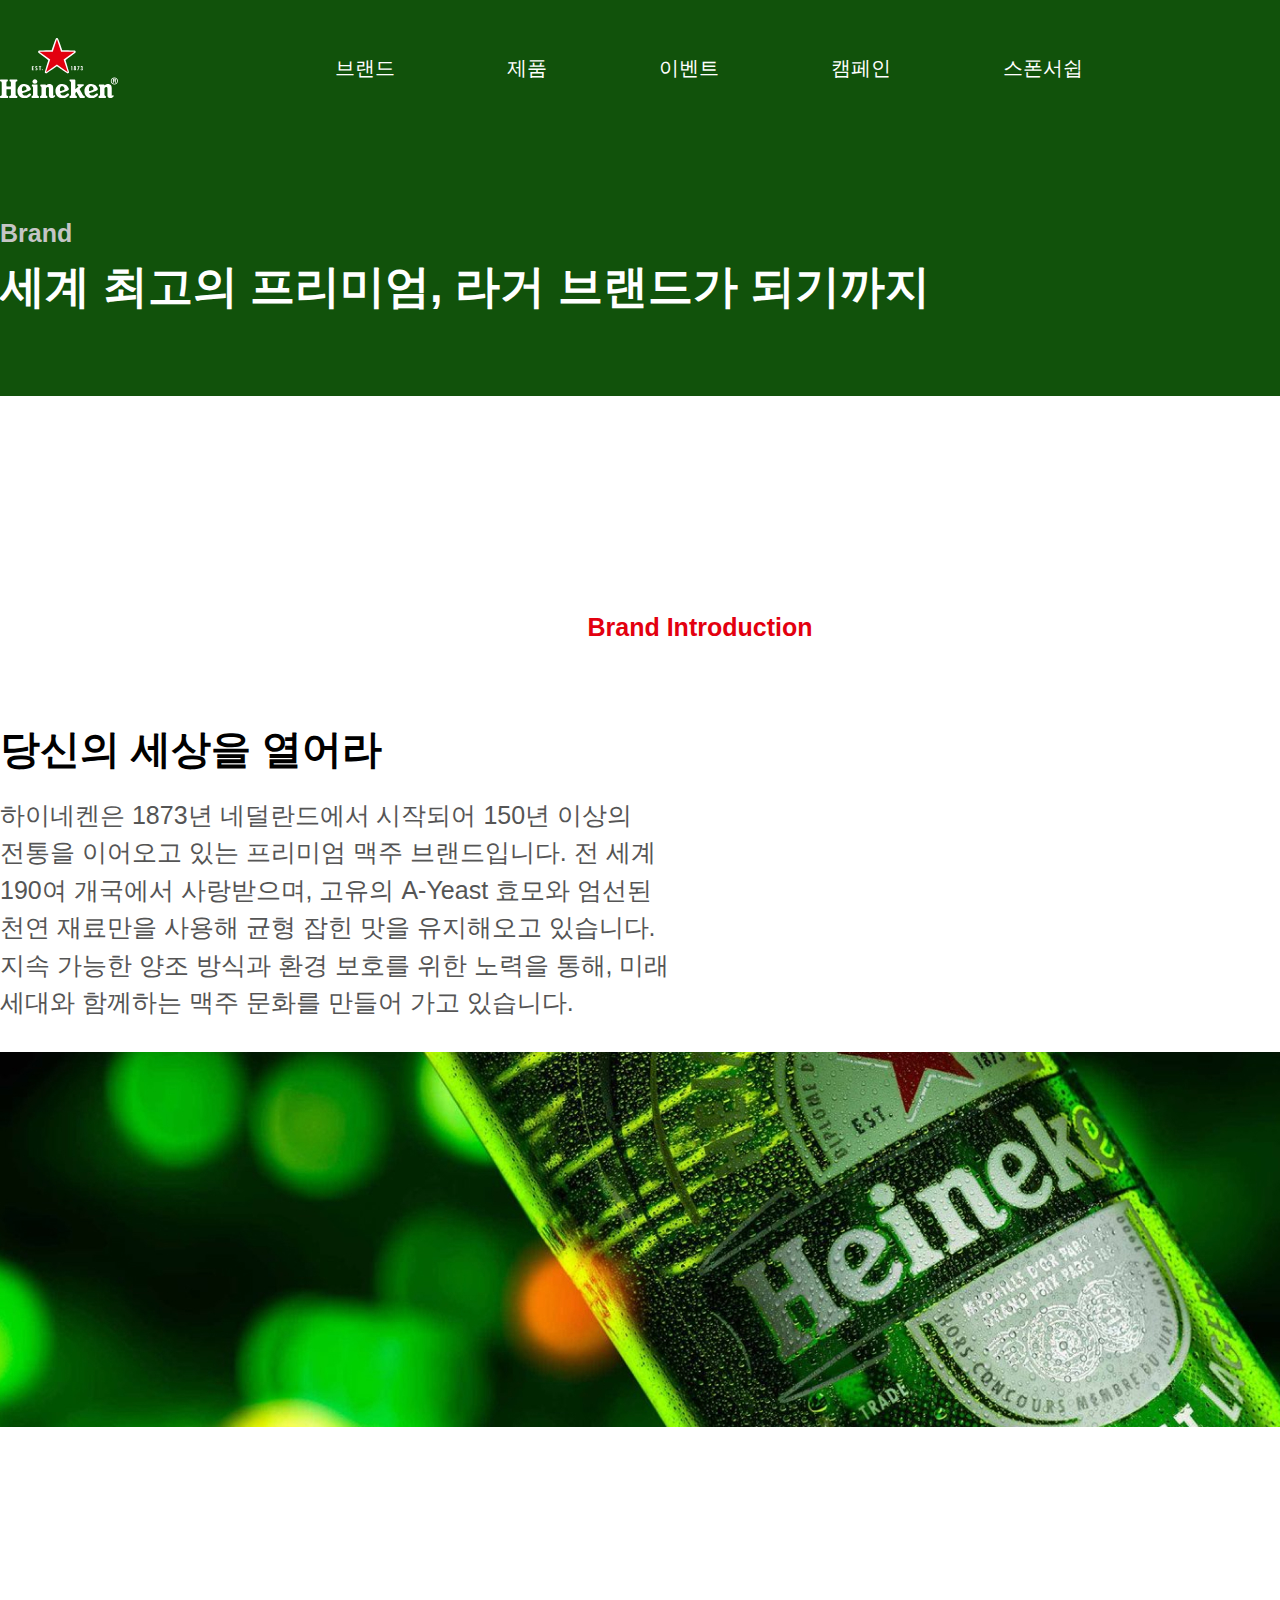
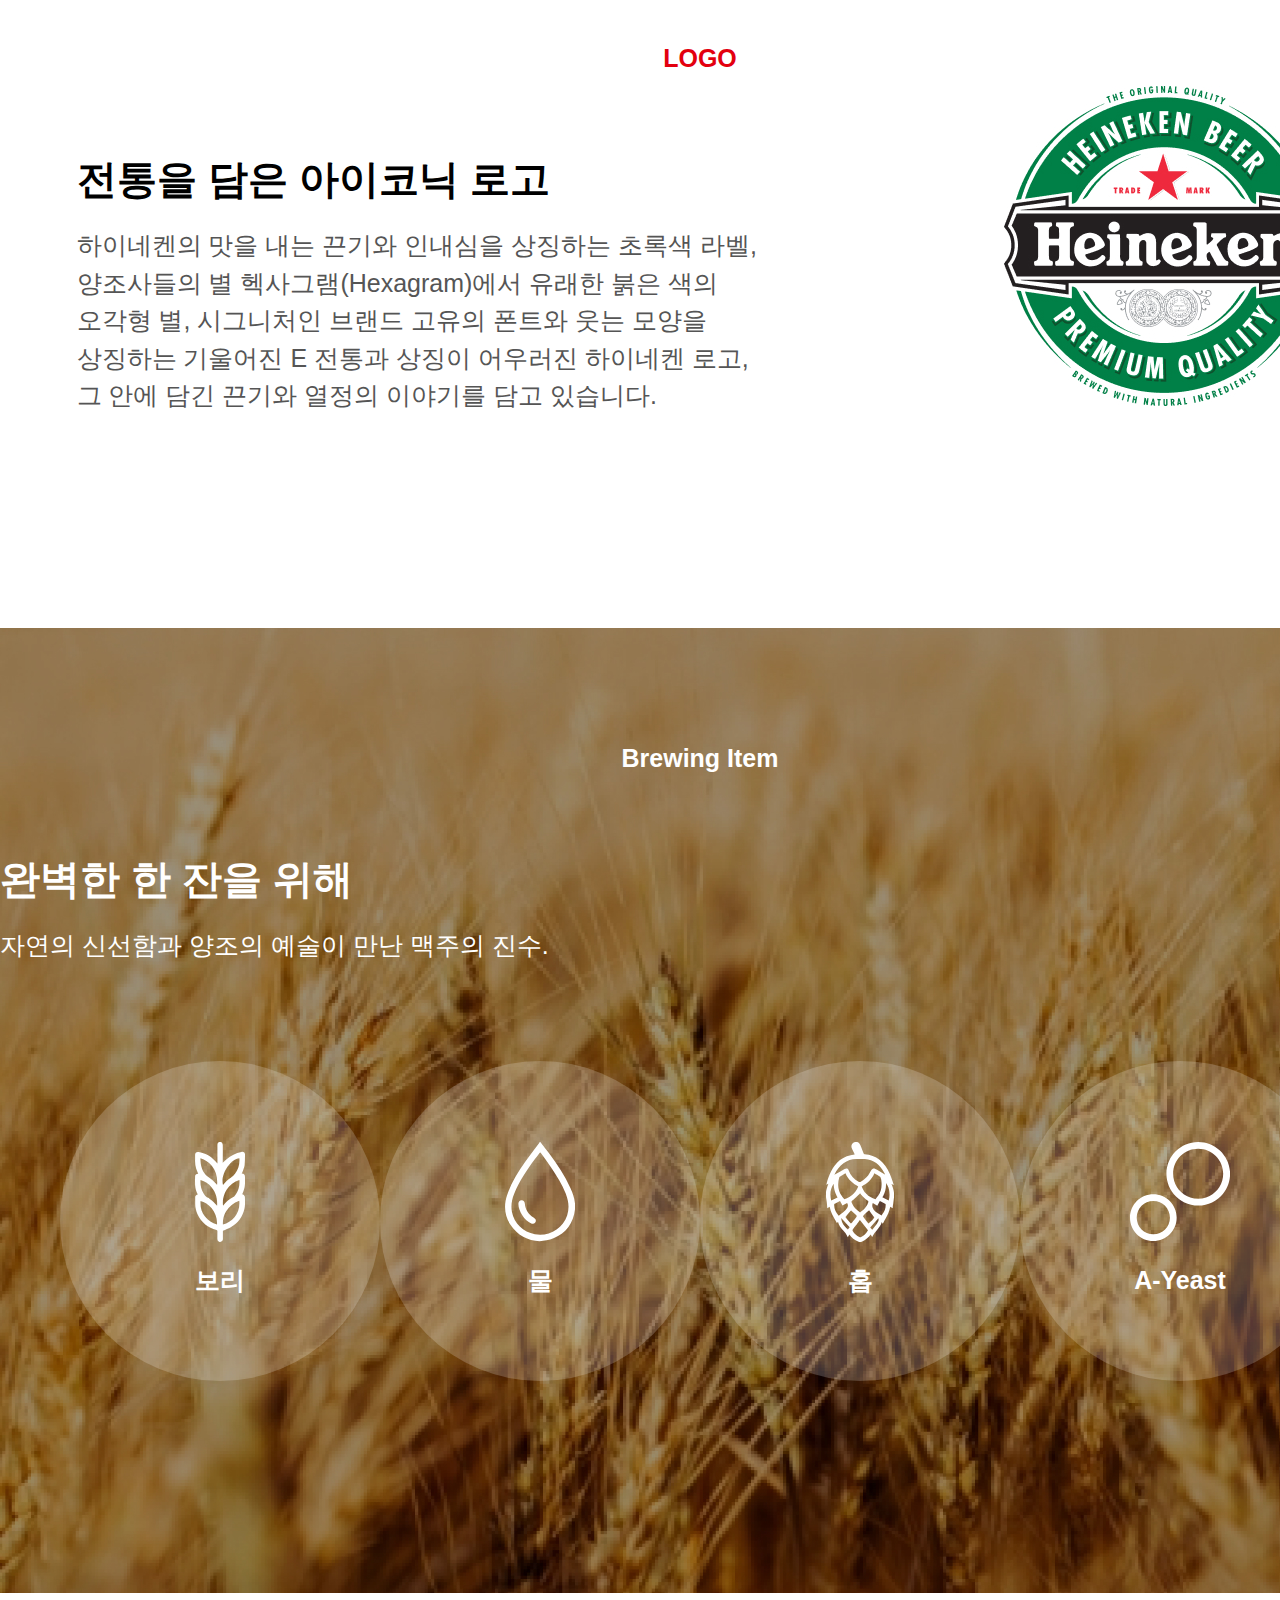
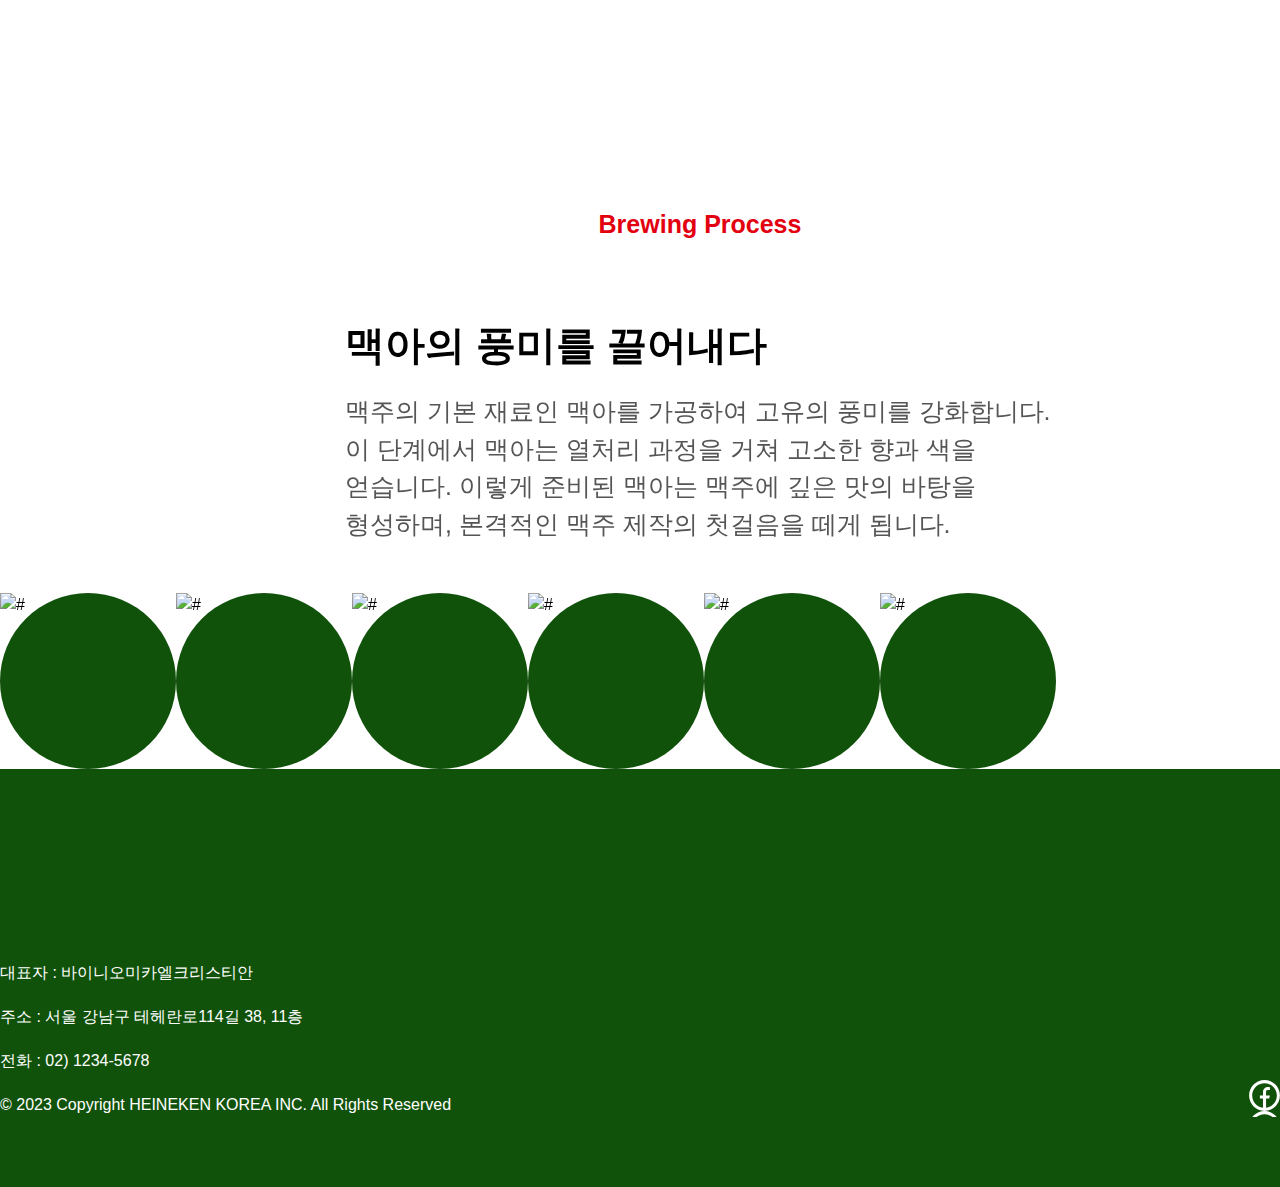
==== brand.html @ f78c1946 "4일차 brand" ====
<!DOCTYPE html>
<html lang="ko">
    <head>
        <meta charset="UTF-8" />
        <meta name="viewport" content="width=device-width, initial-scale=1.0" />
        <title>heineken-brand</title>

        <link rel="stylesheet" href="https://cdn.jsdelivr.net/npm/swiper@11/swiper-bundle.min.css" />
        <link rel="stylesheet" href="./css/reset.css" />
        <link rel="stylesheet" href="./css/common.css" />
        <link rel="stylesheet" href="./css/brand.css" />

        <script src="https://cdn.jsdelivr.net/npm/swiper@11/swiper-bundle.min.js"></script>
        <script src="./js/jquery-3.7.1.min.js"></script>
        <script src="./js/common.js" defer></script>
        <script src="./js/brand.js" defer></script>
    </head>
    <body>
        <a href="#main" class="hidden">본문 바로가기</a>

        <header id="header">
            <div class="inner">
                <nav>
                    <h1 class="header-logo">
                        <a href="index.html"><i class="hidden">heineken</i></a>
                    </h1>
                    <ul class="gnb">
                        <li><a href="brand.html">브랜드</a></li>
                        <li><a href="#">제품</a></li>
                        <li><a href="#">이벤트</a></li>
                        <li><a href="#">캠페인</a></li>
                        <li><a href="#">스폰서쉽</a></li>
                    </ul>
                    <div class="header-icon">
                        <button class="lang"><i class="hidden">language</i></button>
                        <button class="search"><i class="hidden">search</i></button>
                    </div>
                </nav>
            </div>
        </header>

        <main id="main">
            <!-- s: sub-visual -->
            <section class="sub-visual">
                <div class="inner">
                    <h2 class="sub-sec-title">Brand</h2>
                    <strong class="sub-main-title">세계 최고의 프리미엄, 라거 브랜드가 되기까지</strong>
                </div>
            </section>
            <!-- //e: sub-visual -->

            <!-- s: brand-introduction -->
            <section class="brand-introduction">
                <div class="inner">
                    <h3 class="sec-title">Brand Introduction</h3>
                    <div class="our-title">
                        <h4 class="main-title">당신의 세상을 열어라</h4>
                        <p class="sub-title">
                            하이네켄은 1873년 네덜란드에서 시작되어 150년 이상의 전통을 이어오고 있는 프리미엄 맥주
                            브랜드입니다. 전 세계 190여 개국에서 사랑받으며, 고유의 A-Yeast 효모와 엄선된 천연 재료만을
                            사용해 균형 잡힌 맛을 유지해오고 있습니다. 지속 가능한 양조 방식과 환경 보호를 위한 노력을
                            통해, 미래 세대와 함께하는 맥주 문화를 만들어 가고 있습니다.
                        </p>
                    </div>

                    <figure>
                        <img src="./img/sub-brand-banner.jpg" alt="당신의 세상을 열어라" />
                    </figure>
                </div>
            </section>
            <!-- //e: brand-introduction -->

            <!-- s:logo -->
            <section class="logo">
                <div class="inner">
                    <h3 class="sec-title">LOGO</h3>
                    <div class="brand-flex">
                        <div class="our-title">
                            <h4 class="main-title">전통을 담은 아이코닉 로고</h4>
                            <p class="sub-title">
                                하이네켄의 맛을 내는 끈기와 인내심을 상징하는 초록색 라벨, 양조사들의 별
                                헥사그램(Hexagram)에서 유래한 붉은 색의 오각형 별, 시그니처인 브랜드 고유의 폰트와 웃는
                                모양을 상징하는 기울어진 e 전통과 상징이 어우러진 하이네켄 로고, 그 안에 담긴 끈기와
                                열정의 이야기를 담고 있습니다.
                            </p>
                        </div>
                        <figure>
                            <img src="./img/sub-brand-logo.jpg" alt="전통을 담은 아이코닉 로고" />
                        </figure>
                    </div>
                </div>
            </section>
            <!-- //e:logo -->

            <!-- s:brewing-item -->
            <section class="brewing-item">
                <div class="brewing-bg">
                    <div class="inner">
                        <div>
                            <h3 class="sec-title">Brewing Item</h3>
                            <div class="our-title">
                                <h4 class="main-title">완벽한 한 잔을 위해</h4>
                                <p class="sub-title">자연의 신선함과 양조의 예술이 만난 맥주의 진수.</p>
                            </div>
                            <ul class="brewing-flex">
                                <li>
                                    <a href="#">
                                        <figure><img src="./img/sub-brand-icon1.svg" alt="보리" /></figure>
                                        <p>보리</p>
                                    </a>
                                </li>
                                <li>
                                    <a href="#">
                                        <figure><img src="./img/sub-brand-icon2.svg" alt="물" /></figure>
                                        <p>물</p>
                                    </a>
                                </li>
                                <li>
                                    <a href="#">
                                        <figure><img src="./img/sub-brand-icon3.svg" alt="홉" /></figure>
                                        <p>홉</p>
                                    </a>
                                </li>
                                <li>
                                    <a href="#">
                                        <figure><img src="./img/sub-brand-icon4.svg" alt="A-Yeast" /></figure>
                                        <p>A-Yeast</p>
                                    </a>
                                </li>
                            </ul>
                        </div>
                    </div>
                </div>
            </section>
            <!-- //e:brewing-item -->

            <!-- s:brewing-process -->
            <section class="brewing-process">
                <div class="inner">
                    <h3 class="sec-title">Brewing Process</h3>
                    <div>
                        <div class="swiper brewing-text-swiper">
                            <div class="swiper-wrapper">
                                <div class="swiper-slide brewing-text">
                                    <h4 class="main-title">맥아의 풍미를 끌어내다</h4>
                                    <p class="sub-title">
                                        맥주의 기본 재료인 맥아를 가공하여 고유의 풍미를 강화합니다. 이 단계에서 맥아는
                                        열처리 과정을 거쳐 고소한 향과 색을 얻습니다. 이렇게 준비된 맥아는 맥주에 깊은
                                        맛의 바탕을 형성하며, 본격적인 맥주 제작의 첫걸음을 떼게 됩니다.
                                    </p>
                                </div>
                                <div class="swiper-slide brewing-text">
                                    <h4 class="main-title">물과 맥아의 만남, 당화</h4>
                                    <p class="sub-title">
                                        가공된 맥아와 물을 섞어 당으로 변환하는 당화 과정을 거칩니다. 적절한 온도와
                                        시간을 조절해 맥주에 적당한 단맛과 풍미를 부여합니다. 이 단계에서 발생한 당분이
                                        나중에 발효되어 알코올로 변환되며, 맥주의 독특한 맛을 만들기 위한 준비가
                                        이루어집니다.
                                    </p>
                                </div>
                                <div class="swiper-slide brewing-text">
                                    <h4 class="main-title">홉 추가로 시원함 더하기</h4>
                                    <p class="sub-title">
                                        맥아즙에 홉을 추가해 특유의 쓴맛과 향을 더합니다. 홉은 맥주의 방부제 역할을
                                        하며, 균형 잡힌 쓴맛과 시원한 향이 맥주의 개성을 결정하는 중요한 요소입니다.
                                        홉의 종류와 양, 그리고 추가하는 시기에 따라 맥주의 향과 맛이 달라집니다.
                                    </p>
                                </div>
                                <div class="swiper-slide brewing-text">
                                    <h4 class="main-title">열처리로 맛을 고정하다</h4>
                                    <p class="sub-title">
                                        당화가 끝난 맥아즙을 고온으로 가열하여 효소 작용을 멈추고, 잡균을 제거해 위생을
                                        유지합니다. 이 과정에서 맥아즙의 농도와 맛이 안정화되어 맥주 제조의 기초를
                                        탄탄하게 다집니다. 열처리는 맥주가 일정한 품질을 유지하도록 돕는 필수적인
                                        단계입니다.
                                    </p>
                                </div>
                                <div class="swiper-slide brewing-text">
                                    <h4 class="main-title">하이네켄만의 A-Yeast</h4>
                                    <p class="sub-title">
                                        적정한 온도에서 하이네켄의 특별한 에이-이스트(A-Yeast)가 첨가되고, 이를 통해
                                        자연적으로 발효되며 당분을 알코올과 이산화탄소로 바꾸는 과정이 시작됩니다. 이
                                        과정이 바로 하이네켄만의 균형 잡힌 맛을 만들어 내는 비결입니다. 우리의
                                        에이-이스트는 표면이 넓으면 넓을수록 진가를 발휘하기 때문에, 수평형의 넓은 발효
                                        탱크를 사용합니다.
                                    </p>
                                </div>
                                <div class="swiper-slide brewing-text">
                                    <h4 class="main-title">숙성과 완성, 깊이를 더하여</h4>
                                    <p class="sub-title">
                                        발효된 맥주는 저온에서 일정 기간 숙성하며, 그동안 맥주의 맛이 부드러워지고 향이
                                        깊어집니다. 숙성 과정은 맥주를 최적의 상태로 만들어주며, 이후 필터링 과정을 통해
                                        이물질을 제거한 뒤 완성된 맥주는 고객의 테이블에 오를 준비를 마칩니다.
                                    </p>
                                </div>
                            </div>
                        </div>

                        <div class="swiper brewing-icon-swiper">
                            <div class="swiper-wrapper">
                                <div class="swiper-slide brewing-icon">
                                    <figure><img src="#" alt="#" /></figure>
                                </div>
                                <div class="swiper-slide brewing-icon">
                                    <figure><img src="#" alt="#" /></figure>
                                </div>
                                <div class="swiper-slide brewing-icon">
                                    <figure><img src="#" alt="#" /></figure>
                                </div>
                                <div class="swiper-slide brewing-icon">
                                    <figure><img src="#" alt="#" /></figure>
                                </div>
                                <div class="swiper-slide brewing-icon">
                                    <figure><img src="#" alt="#" /></figure>
                                </div>
                                <div class="swiper-slide brewing-icon">
                                    <figure><img src="#" alt="#" /></figure>
                                </div>
                            </div>
                        </div>
                    </div>
                </div>
            </section>
            <!-- //e:brewing-process -->
        </main>

        <footer id="footer">
            <div class="inner">
                <div class="foot-logo"><i class="hidden">heineken</i></div>
                <address>
                    <div class="foot-con">
                        <p>대표자 : 바이니오미카엘크리스티안</p>
                        <p>주소 : 서울 강남구 테헤란로114길 38, 11층</p>
                        <p>전화 : 02) 1234-5678</p>
                        <p class="Copyright">© 2023 Copyright HEINEKEN KOREA INC. All Rights Reserved</p>
                    </div>
                    <ul class="foot-sns">
                        <li><i class="hidden">facebook</i></li>
                        <li><i class="hidden">instagram</i></li>
                        <li><i class="hidden">x</i></li>
                    </ul>
                </address>
            </div>
        </footer>

        <a href="#top" class="btn-top"><i class="hidden">TOP</i></a>
    </body>
</html>
---- css/common.css ----
@charset 'utf-8';
@import url("https://cdn.jsdelivr.net/gh/orioncactus/pretendard@v1.3.9/dist/web/static/pretendard.min.css");
@font-face {
    font-family: "banner";
    src: url("../fonts/Amaranth-Regular.woff");
}
@font-face {
    font-family: "heineken";
    src: url("../fonts/HEINEKEN.woff");
}
@font-face {
    font-family: "visual";
    src: url("../fonts/SDSwaggerTTF.woff");
}

:root {
    --main-color: #11520b;
    --sub-color: #e3000f;
    --white100: #fff;
    --gray1: #555;
    --gray2: #c2c2c2;
    --gray3: #818181;
    --sub-sec-title: #c5c5c5;
}

::selection {
    background: var(--main-color);
    color: #fff;
}

html {
    font-size: 62.5%;
}

body {
    font: 1.6rem/1.5 Pretendard, sans-serif;
    color: var(--text-color);
    text-transform: capitalize; /* ttc: 단어의 첫글자를 대문자로 */
    word-break: keep-all;
    overflow-x: hidden;
}

a {
    text-decoration: none;
    color: inherit;
}

a:hover {
    text-decoration: none;
    color: inherit;
}

.hidden {
    position: absolute;
    margin: -1px;
    width: 1px;
    height: 1px;
    overflow: hidden;
    clip: rect(0, 0, 0, 0);
}

#header {
    background: var(--main-color);
    height: 14.5rem;
}

.inner {
    width: 140rem;
    margin: 0 auto;
}

img {
    width: 100%;
    height: 100%;
    object-fit: cover;
}

nav {
    display: flex;
    justify-content: space-between;
    align-items: center;
    padding: 3.8rem 0 86rem;
    position: relative;
}

nav .header-logo {
    display: block;
    width: 11.8rem;
    height: 6rem;
    background: url(../img/gnb-logo.svg);
}

.header-logo a {
    display: block;
    width: 100%;
    height: 100%;
}

.gnb {
    display: flex;
    justify-content: center;
    align-items: center;
    gap: 11.2rem;
}

.gnb li {
    color: #fff;
    font-size: 2rem;
    font-weight: 500;
}

.header-icon {
    display: flex;
    gap: 4.2rem;
}

.lang {
    display: block;
    width: 2.9rem;
    height: 2.9rem;
    background: url(../img/gnb-lang.svg) no-repeat 0 0;
}

.search {
    display: block;
    width: 2.9rem;
    height: 2.9rem;
    background: url(../img/gnb-search.svg) no-repeat 0 0;
}

.sec-title {
    margin-top: 21.3rem;
    color: var(--sub-color);
    font-size: 2.5rem;
    font-weight: 600;
    text-align: center;
}

.main-title {
    margin-top: 7.2rem;
    font-size: 4rem;
    font-weight: 700;
    color: #000;
}

.sub-title {
    margin-top: 1.8rem;
    font-size: 2.5rem;
    color: var(--gray1);
}

/* footer */
#footer {
    background: var(--main-color);
    color: #fff;
    padding: 7rem 0;
}

.foot-logo {
    display: block;
    background-image: url(../img/foot-logo.svg);
    width: 16rem;
    height: 8.2rem;
}

address {
    display: flex;
    justify-content: space-between;
    align-items: flex-end;
    margin-top: 4rem;
}

.foot-con {
    display: flex;
    justify-content: start;
    flex-direction: column;
    gap: 2rem;
}

.foot-sns {
    display: flex;
    justify-content: center;
    align-items: center;
    gap: 2rem;
}

.foot-sns li {
    display: block;
    width: 3.7rem;
    height: 3.7rem;
}

.foot-sns li:nth-child(1) {
    background-image: url(../img/sns-facebook.svg);
}

.foot-sns li:nth-child(2) {
    background-image: url(../img/sns-instagram.svg);
}

.foot-sns li:nth-child(3) {
    background-image: url(../img/sns-x.svg);
}

/* top 버튼 */
.btn-top {
    position: fixed;
    background: #b90612 url(../img/arrow-top.svg) no-repeat 50% 47%;
    width: 6.7rem;
    height: 6.7rem;
    bottom: 25rem;
    right: 26.2rem;
    border-radius: 50%;
    box-shadow: 1px 10px 10px rgba(0, 0, 0, 0.25);
    opacity: 0;
    z-index: 1;
    transition: 0.4s;
}

.btn-top.active {
    opacity: 1;
    bottom: 15rem;
}
---- css/brand.css ----
@charset 'utf-8';

#header {
    height: 14.5rem;
}

/* visual */
.sub-visual {
    background: var(--main-color);
    padding-top: 7rem;
    padding-bottom: 7.6rem;
}

.sub-sec-title {
    font-weight: 600;
    font-size: 2.5rem;
    color: var(--sub-sec-title);
}

.sub-main-title {
    font-weight: 600;
    font-size: 4.5rem;
    color: #fff;
}

/* brand */
.brand-introduction figure {
    margin-top: 3rem;
}

/* logo */
.logo figure {
    width: 32rem;
    height: 32rem;
}

.brand-flex {
    display: flex;
    justify-content: center;
    align-items: center;
    gap: 23.7rem;
}

.our-title {
    width: 69rem;
}

/* brewing-item */
.brewing-bg {
    background: url(../img/sub-brewing-bg1.jpg);
    width: 100%;
    height: 96.5rem;
}

.brewing-item h3 {
    color: #fff;
    padding-top: 11.2rem;
}

.brewing-item h4 {
    color: #fff;
}

.brewing-item .sub-title {
    color: #fff;
}

.brewing-flex {
    display: flex;
    justify-content: center;
    align-items: center;
    margin-top: 9.6rem;
}

.brewing-flex li {
    width: 32rem;
    height: 32rem;
    background: rgba(255, 255, 255, 0.2);
    border-radius: 50%;
    display: flex;
    justify-content: center;
    flex-direction: column;
    align-items: center;
    gap: 2rem;
    cursor: pointer;
}

.brewing-flex li a {
    text-align: center;
}

.brewing-flex li figure {
    width: 10rem;
    height: 10rem;
}

.brewing-flex li p {
    font-weight: 600;
    font-size: 2.5rem;
    color: #fff;
    margin-top: 2rem;
}

.brewing-flex li figure img {
    object-fit: contain;
}

.brewing-text {
    width: 71rem;
}

.brewing-text-swiper {
    width: 71rem;
    height: 35rem;
}

/* 양조과정 아이콘 */

.brewing-icon {
    width: 17.6rem;
    height: 17.6rem;
    background-color: var(--main-color);
    border-radius: 50%;
}
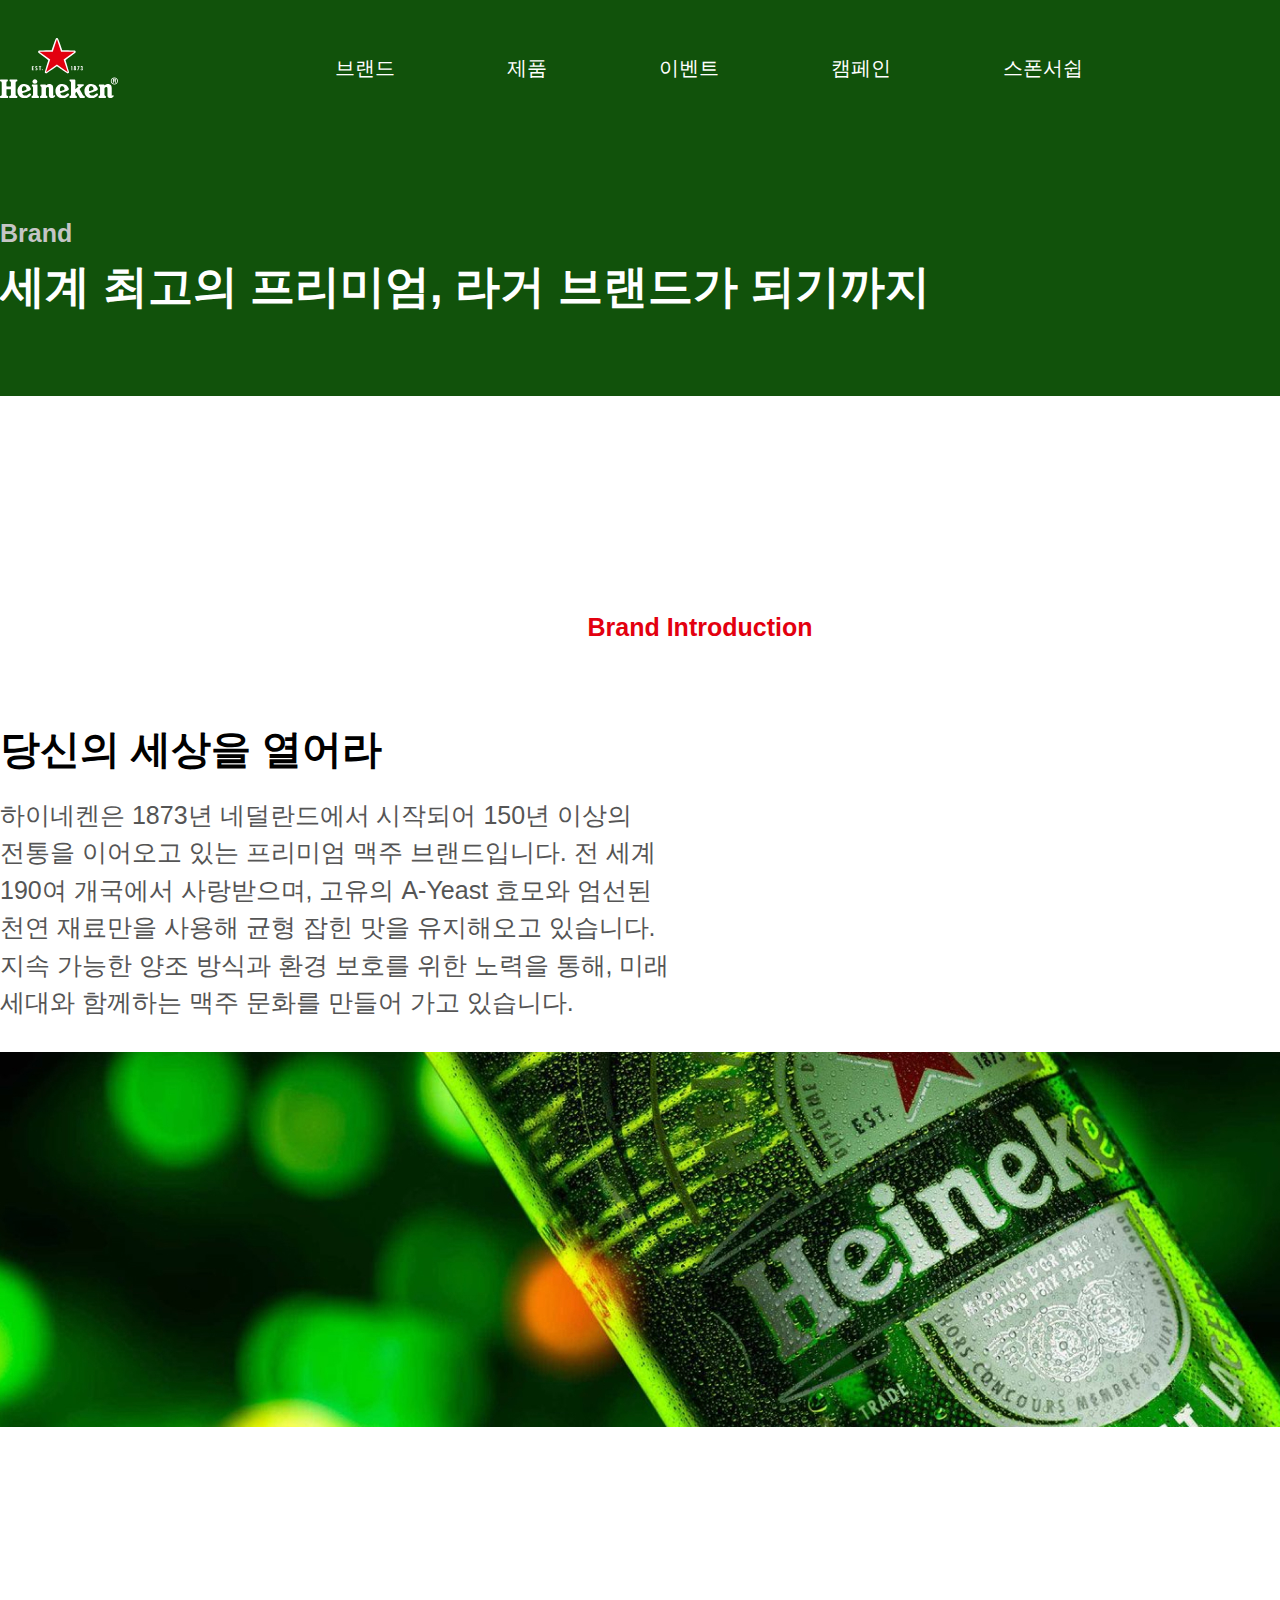
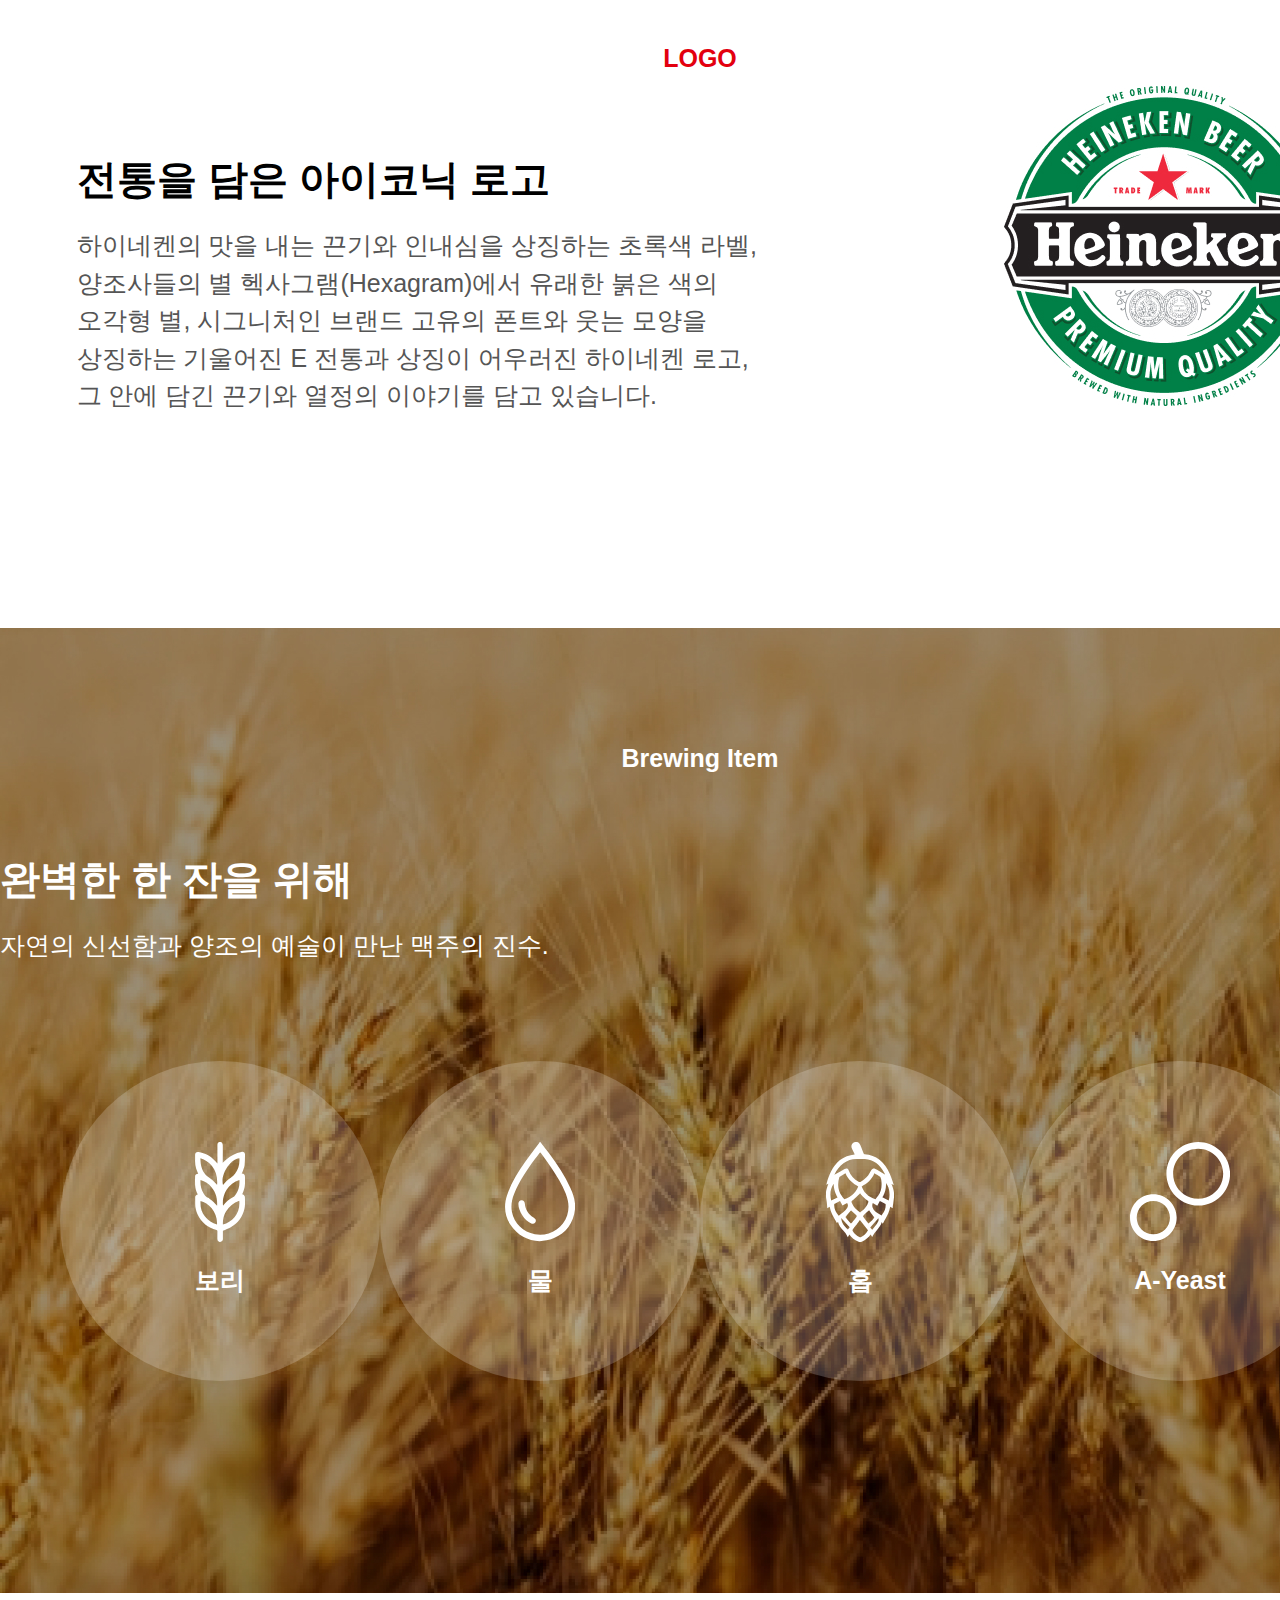
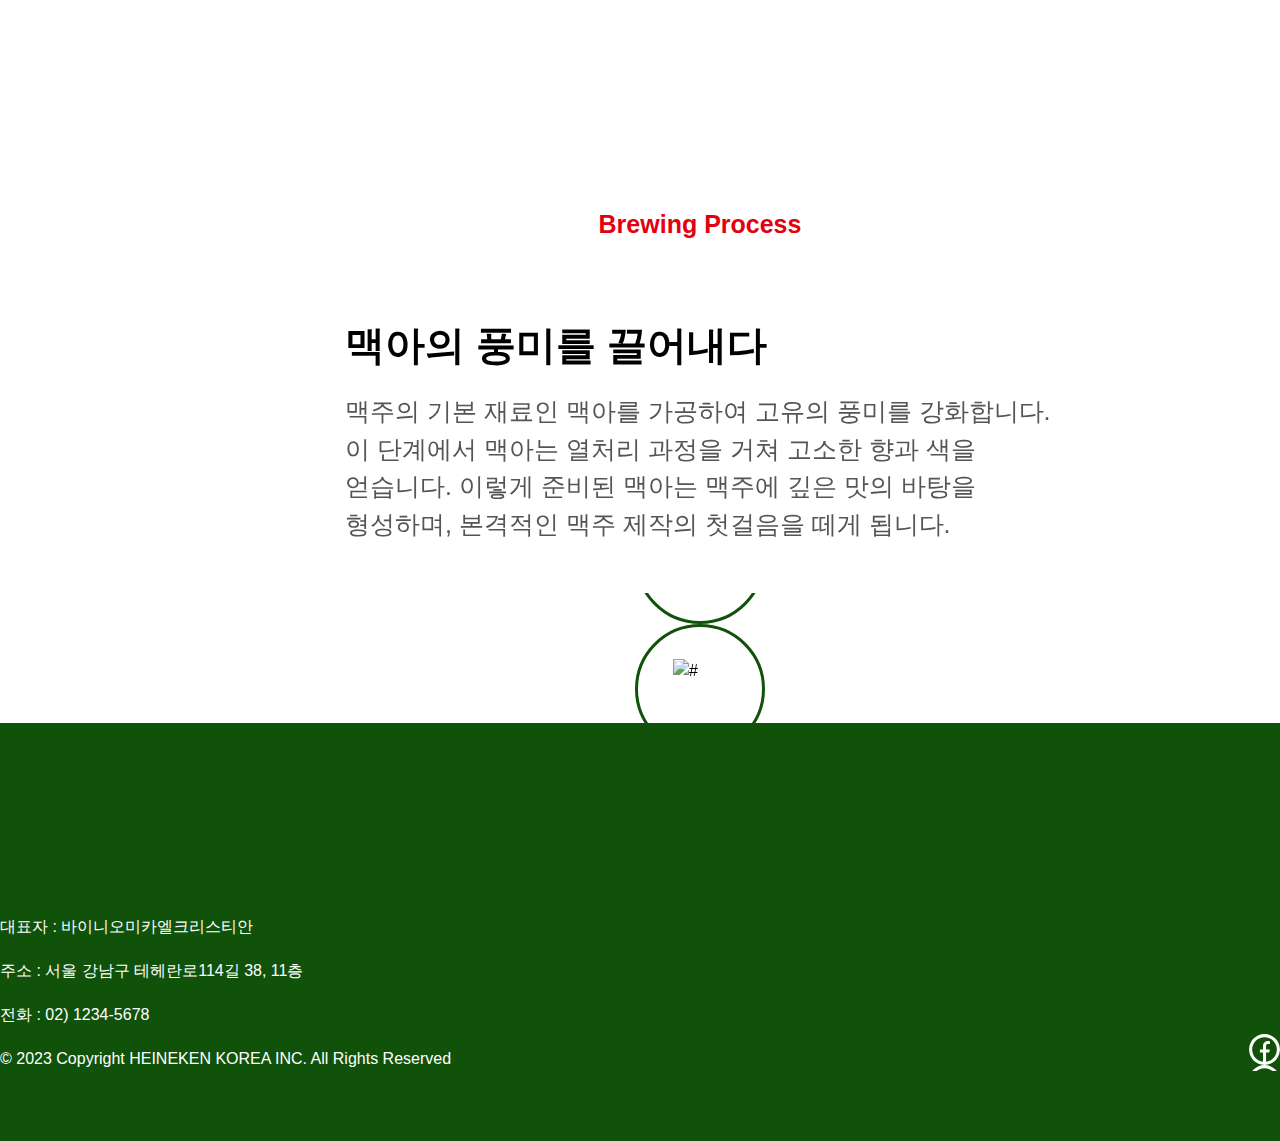
==== commit 5059ba9b: "망한듯" ====
--- a/brand.html
+++ b/brand.html
@@ -197,24 +197,24 @@
                         </div>
 
                         <div class="swiper brewing-icon-swiper">
-                            <div class="swiper-wrapper">
-                                <div class="swiper-slide brewing-icon">
-                                    <figure><img src="#" alt="#" /></figure>
-                                </div>
-                                <div class="swiper-slide brewing-icon">
-                                    <figure><img src="#" alt="#" /></figure>
-                                </div>
-                                <div class="swiper-slide brewing-icon">
-                                    <figure><img src="#" alt="#" /></figure>
-                                </div>
-                                <div class="swiper-slide brewing-icon">
-                                    <figure><img src="#" alt="#" /></figure>
-                                </div>
-                                <div class="swiper-slide brewing-icon">
-                                    <figure><img src="#" alt="#" /></figure>
-                                </div>
-                                <div class="swiper-slide brewing-icon">
-                                    <figure><img src="#" alt="#" /></figure>
+                            <div class="swiper-wrapper brewing-flex">
+                                <div class="swiper-slide brewing-icon">
+                                    <figure><img src="./img/brewing-img1.svg" alt="#" /></figure>
+                                </div>
+                                <div class="swiper-slide brewing-icon">
+                                    <figure><img src="./img/brewing-img2.svg" alt="#" /></figure>
+                                </div>
+                                <div class="swiper-slide brewing-icon">
+                                    <figure><img src="./img/brewing-img3.svg" alt="#" /></figure>
+                                </div>
+                                <div class="swiper-slide brewing-icon">
+                                    <figure><img src="./img/brewing-img4.svg" alt="#" /></figure>
+                                </div>
+                                <div class="swiper-slide brewing-icon">
+                                    <figure><img src="./img/brewing-img5.svg" alt="#" /></figure>
+                                </div>
+                                <div class="swiper-slide brewing-icon">
+                                    <figure><img src="./img/brewing-img6.svg" alt="#" /></figure>
                                 </div>
                             </div>
                         </div>
--- a/css/brand.css
+++ b/css/brand.css
@@ -116,9 +116,57 @@
 
 /* 양조과정 아이콘 */
 
+.brewing-icon-swiper {
+    width: 13rem;
+    height: 13rem;
+    overflow: hidden;
+}
+
+.brewing-icon-swiper .swiper-wrapper {
+    height: 13rem !important;
+}
+
+.brewing-icon-swiper .swiper-slide {
+    height: 13rem !important;
+    display: flex;
+    justify-content: center;
+    align-items: center;
+}
+
 .brewing-icon {
-    width: 17.6rem;
-    height: 17.6rem;
-    background-color: var(--main-color);
+    width: 13rem;
+    height: 13rem;
+    border: 3px solid var(--main-color);
     border-radius: 50%;
+    padding: 3.5rem;
+    cursor: pointer;
 }
+
+.brewing-icon figure {
+    width: 6rem;
+    height: 6rem;
+}
+
+.brewing-icon figure img {
+    width: 100%;
+    height: 100%;
+    object-fit: contain;
+}
+
+.brewing-icon-active {
+    width: 17.5rem;
+    height: 17.5rem;
+    background: var(--main-color);
+    border-radius: 50%;
+    padding: 3.5rem;
+    cursor: pointer;
+}
+
+.brewing-icon-active figure {
+    width: 6rem;
+    height: 6rem;
+}
+
+.swiper-slide {
+    height: auto !important;
+}
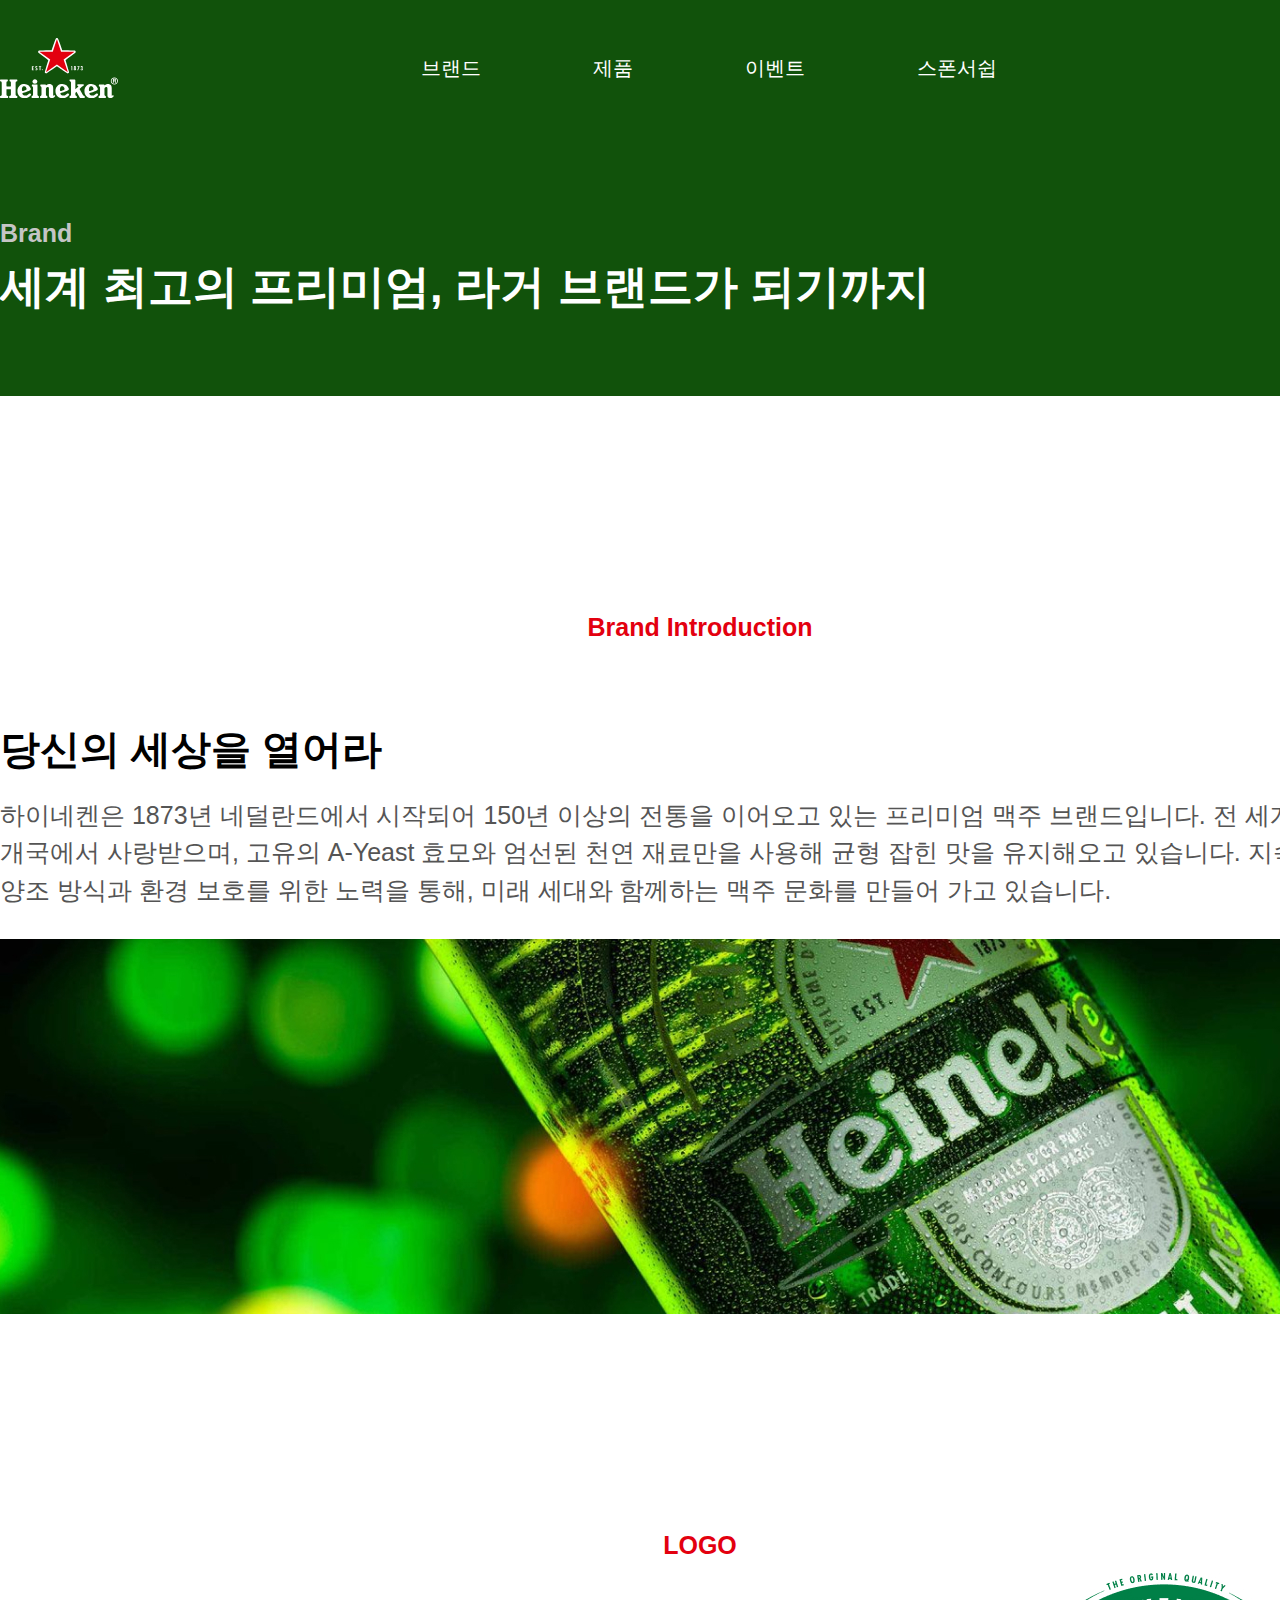
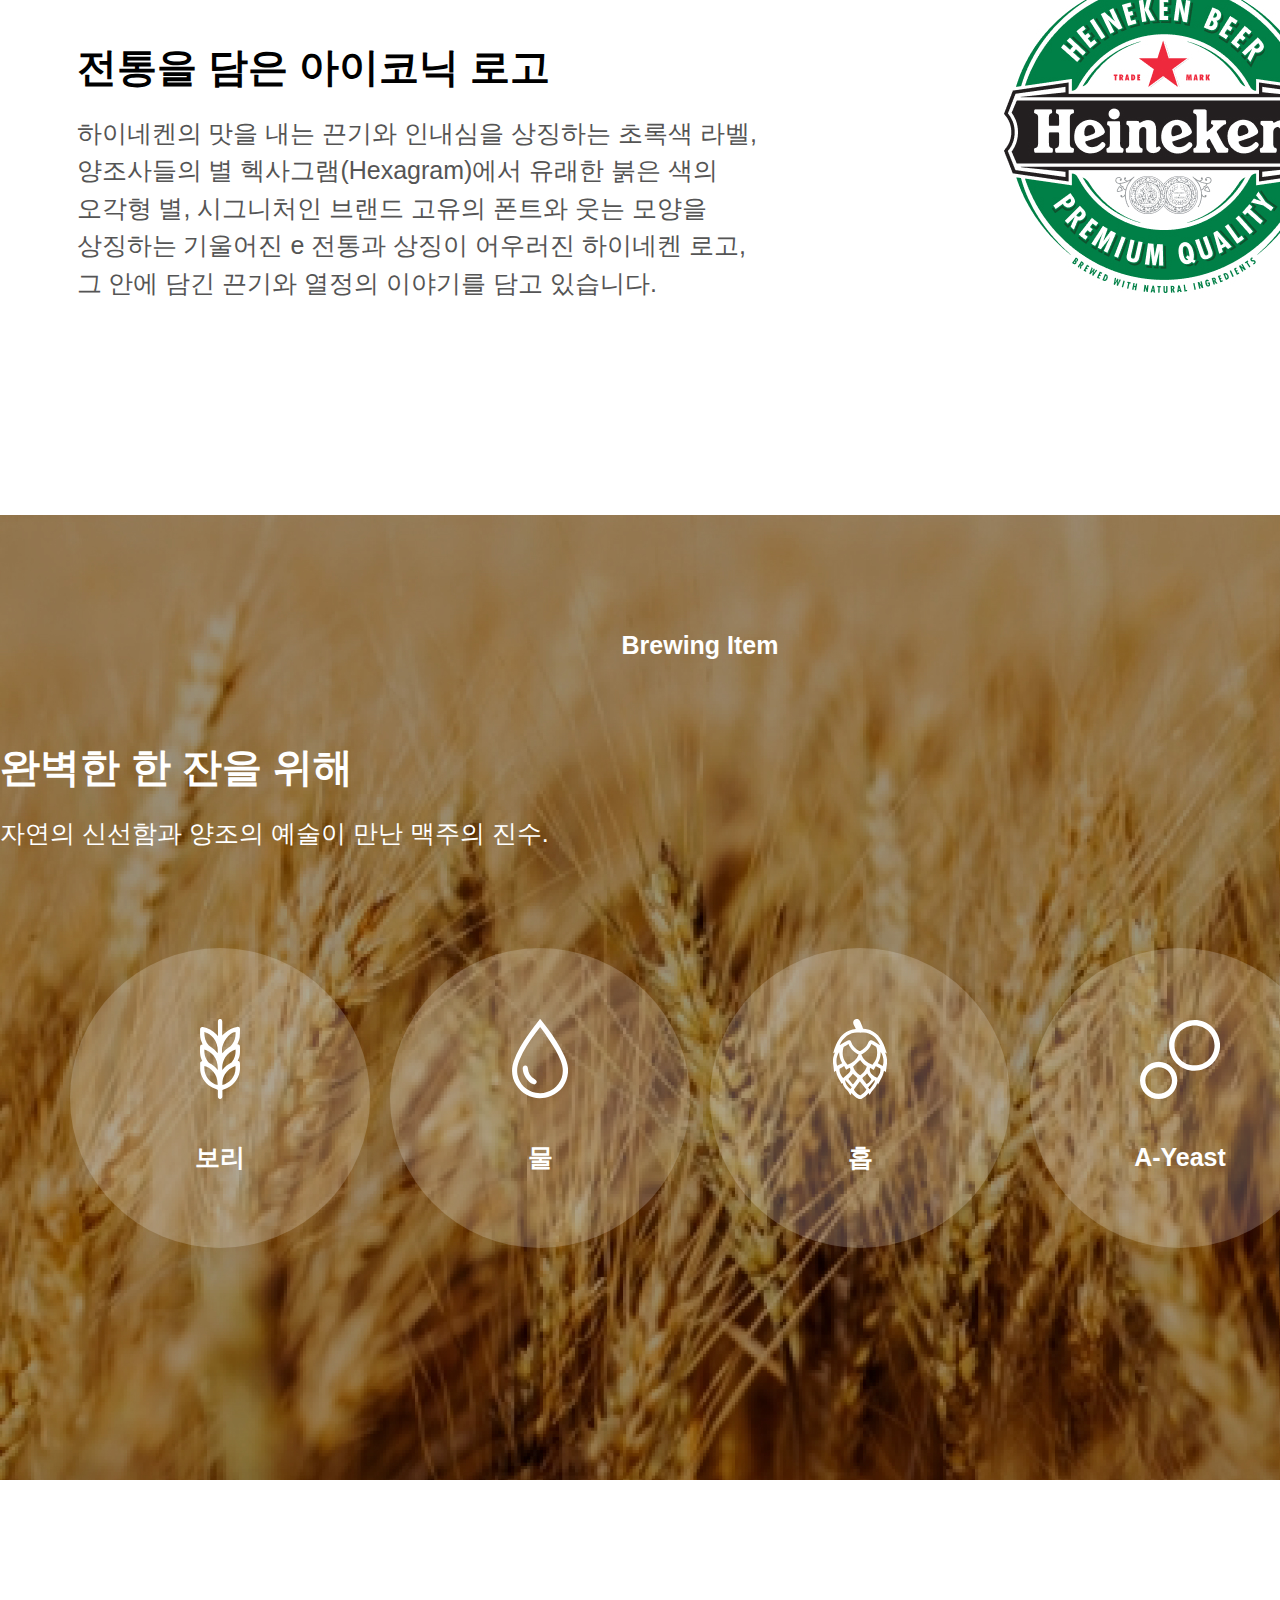
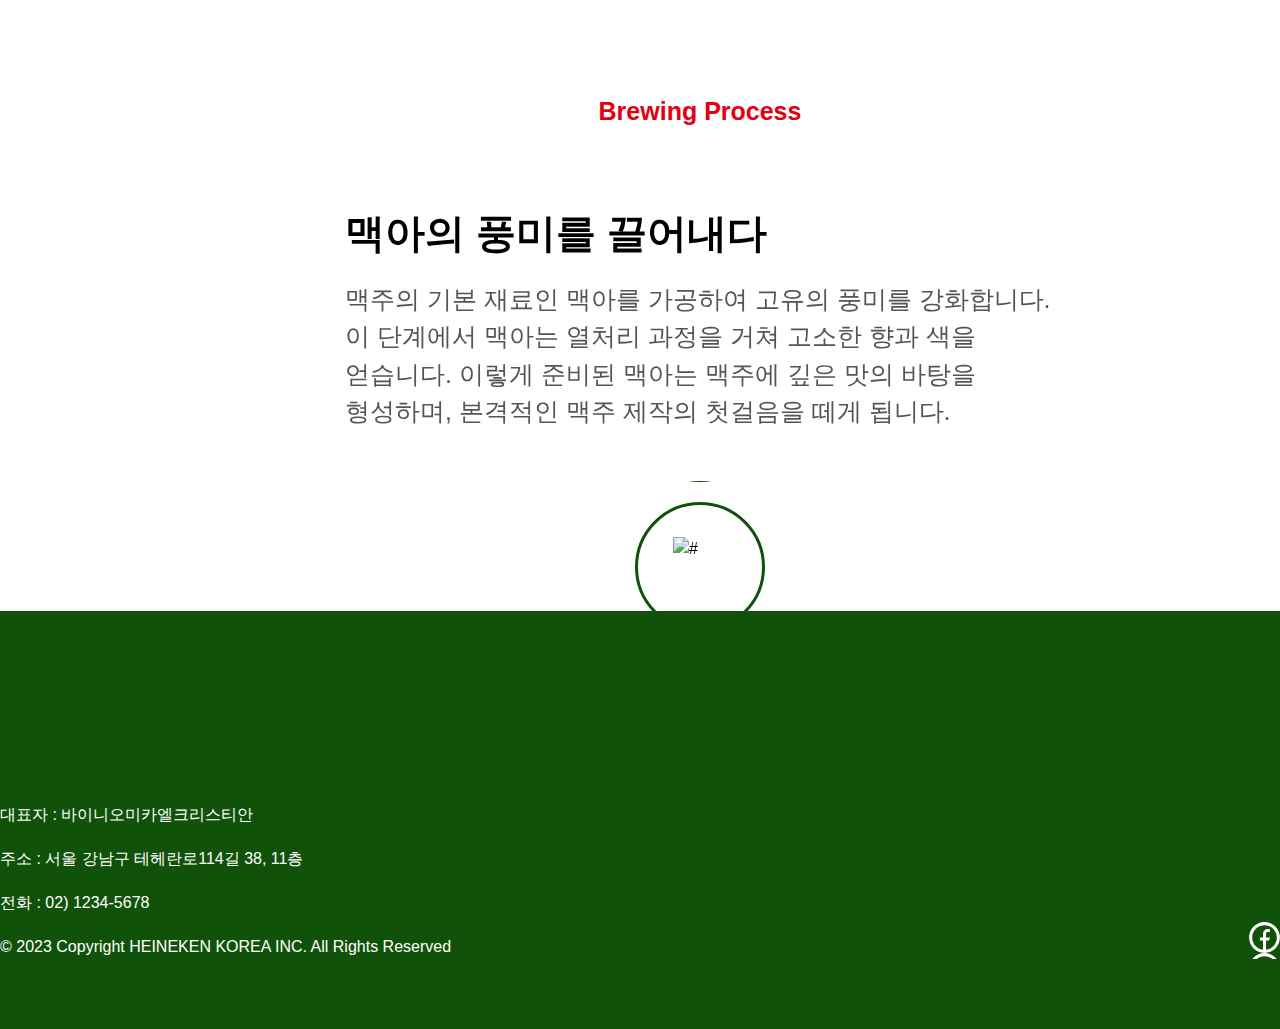
==== commit 055c46a5: "전페이지 디자인 완료" ====
--- a/brand.html
+++ b/brand.html
@@ -5,13 +5,17 @@
         <meta name="viewport" content="width=device-width, initial-scale=1.0" />
         <title>heineken-brand</title>
 
+        <link rel="shortcut icon" href="./img/favicon.png" type="image/x-icon" />
+
         <link rel="stylesheet" href="https://cdn.jsdelivr.net/npm/swiper@11/swiper-bundle.min.css" />
         <link rel="stylesheet" href="./css/reset.css" />
         <link rel="stylesheet" href="./css/common.css" />
         <link rel="stylesheet" href="./css/brand.css" />
 
+        <script src="./js/jquery-3.7.1.min.js"></script>
         <script src="https://cdn.jsdelivr.net/npm/swiper@11/swiper-bundle.min.js"></script>
-        <script src="./js/jquery-3.7.1.min.js"></script>
+        <script src="https://cdn.jsdelivr.net/npm/gsap@3.12.5/dist/gsap.min.js"></script>
+        <script src="https://cdn.jsdelivr.net/npm/gsap@3.12.5/dist/ScrollTrigger.min.js"></script>
         <script src="./js/common.js" defer></script>
         <script src="./js/brand.js" defer></script>
     </head>
@@ -26,14 +30,14 @@
                     </h1>
                     <ul class="gnb">
                         <li><a href="brand.html">브랜드</a></li>
-                        <li><a href="#">제품</a></li>
-                        <li><a href="#">이벤트</a></li>
-                        <li><a href="#">캠페인</a></li>
-                        <li><a href="#">스폰서쉽</a></li>
+                        <li><a href="products.html">제품</a></li>
+                        <li><a href="events.html">이벤트</a></li>
+                        <li><a href="sponsorships.html">스폰서쉽</a></li>
                     </ul>
                     <div class="header-icon">
                         <button class="lang"><i class="hidden">language</i></button>
                         <button class="search"><i class="hidden">search</i></button>
+                        <button class="tablet-menu"><i class="hidden">tabletmenu</i></button>
                     </div>
                 </nav>
             </div>
@@ -102,32 +106,27 @@
                                 <h4 class="main-title">완벽한 한 잔을 위해</h4>
                                 <p class="sub-title">자연의 신선함과 양조의 예술이 만난 맥주의 진수.</p>
                             </div>
-                            <ul class="brewing-flex">
-                                <li>
-                                    <a href="#">
-                                        <figure><img src="./img/sub-brand-icon1.svg" alt="보리" /></figure>
-                                        <p>보리</p>
-                                    </a>
-                                </li>
-                                <li>
-                                    <a href="#">
-                                        <figure><img src="./img/sub-brand-icon2.svg" alt="물" /></figure>
-                                        <p>물</p>
-                                    </a>
-                                </li>
-                                <li>
-                                    <a href="#">
-                                        <figure><img src="./img/sub-brand-icon3.svg" alt="홉" /></figure>
-                                        <p>홉</p>
-                                    </a>
-                                </li>
-                                <li>
-                                    <a href="#">
-                                        <figure><img src="./img/sub-brand-icon4.svg" alt="A-Yeast" /></figure>
-                                        <p>A-Yeast</p>
-                                    </a>
-                                </li>
-                            </ul>
+                            <div class="brewing-flex">
+                                <button type="button">
+                                    <figure><img src="./img/sub-brand-icon1.svg" alt="보리" /></figure>
+                                    <p>보리</p>
+                                </button>
+
+                                <button type="button">
+                                    <figure><img src="./img/sub-brand-icon2.svg" alt="물" /></figure>
+                                    <p>물</p>
+                                </button>
+
+                                <button type="button">
+                                    <figure><img src="./img/sub-brand-icon3.svg" alt="홉" /></figure>
+                                    <p>홉</p>
+                                </button>
+
+                                <button type="button">
+                                    <figure><img src="./img/sub-brand-icon4.svg" alt="A-Yeast" /></figure>
+                                    <p>A-Yeast</p>
+                                </button>
+                            </div>
                         </div>
                     </div>
                 </div>
--- a/css/common.css
+++ b/css/common.css
@@ -35,7 +35,7 @@
 body {
     font: 1.6rem/1.5 Pretendard, sans-serif;
     color: var(--text-color);
-    text-transform: capitalize; /* ttc: 단어의 첫글자를 대문자로 */
+    /* text-transform: capitalize; */
     word-break: keep-all;
     overflow-x: hidden;
 }
@@ -79,7 +79,7 @@
     display: flex;
     justify-content: space-between;
     align-items: center;
-    padding: 3.8rem 0 86rem;
+    padding: 3.8rem 0;
     position: relative;
 }
 
@@ -126,6 +126,10 @@
     width: 2.9rem;
     height: 2.9rem;
     background: url(../img/gnb-search.svg) no-repeat 0 0;
+}
+
+.tablet-menu {
+    display: none;
 }
 
 .sec-title {
@@ -149,6 +153,25 @@
     color: var(--gray1);
 }
 
+/* visual */
+.sub-visual {
+    background: var(--main-color);
+    padding-top: 7rem;
+    padding-bottom: 7.6rem;
+}
+
+.sub-sec-title {
+    font-weight: 600;
+    font-size: 2.5rem;
+    color: var(--sub-sec-title);
+}
+
+.sub-main-title {
+    font-weight: 600;
+    font-size: 4.5rem;
+    color: #fff;
+}
+
 /* footer */
 #footer {
     background: var(--main-color);
@@ -208,8 +231,8 @@
     background: #b90612 url(../img/arrow-top.svg) no-repeat 50% 47%;
     width: 6.7rem;
     height: 6.7rem;
-    bottom: 25rem;
-    right: 26.2rem;
+    bottom: 22.6%; /* 17rem -> 22.6% */
+    left: 72.5%; /* 39.4rem -> 20.5% */
     border-radius: 50%;
     box-shadow: 1px 10px 10px rgba(0, 0, 0, 0.25);
     opacity: 0;
@@ -217,6 +240,18 @@
     transition: 0.4s;
 }
 
+@media (max-width: 1280px) {
+    .btn-top {
+        left: 28.5%;
+    }
+}
+
+@media (max-width: 1280px) {
+    .btn-top {
+        left: 22.5%;
+    }
+}
+
 .btn-top.active {
     opacity: 1;
     bottom: 15rem;
--- a/css/brand.css
+++ b/css/brand.css
@@ -1,29 +1,5 @@
 @charset 'utf-8';
 
-#header {
-    height: 14.5rem;
-}
-
-/* visual */
-.sub-visual {
-    background: var(--main-color);
-    padding-top: 7rem;
-    padding-bottom: 7.6rem;
-}
-
-.sub-sec-title {
-    font-weight: 600;
-    font-size: 2.5rem;
-    color: var(--sub-sec-title);
-}
-
-.sub-main-title {
-    font-weight: 600;
-    font-size: 4.5rem;
-    color: #fff;
-}
-
-/* brand */
 .brand-introduction figure {
     margin-top: 3rem;
 }
@@ -41,7 +17,7 @@
     gap: 23.7rem;
 }
 
-.our-title {
+.logo .our-title {
     width: 69rem;
 }
 
@@ -50,6 +26,7 @@
     background: url(../img/sub-brewing-bg1.jpg);
     width: 100%;
     height: 96.5rem;
+    transition: 0.4s;
 }
 
 .brewing-item h3 {
@@ -70,11 +47,12 @@
     justify-content: center;
     align-items: center;
     margin-top: 9.6rem;
+    gap: 2rem;
 }
 
-.brewing-flex li {
-    width: 32rem;
-    height: 32rem;
+.brewing-flex button {
+    width: 30rem;
+    height: 30rem;
     background: rgba(255, 255, 255, 0.2);
     border-radius: 50%;
     display: flex;
@@ -83,25 +61,28 @@
     align-items: center;
     gap: 2rem;
     cursor: pointer;
+    border: 2px solid transparent;
+    transition: 0.4s;
 }
 
-.brewing-flex li a {
-    text-align: center;
+.brewing-flex button:active,
+.brewing-flex button.active {
+    border: 2px solid #fff;
 }
 
-.brewing-flex li figure {
-    width: 10rem;
-    height: 10rem;
+.brewing-flex figure {
+    width: 8rem;
+    height: 8rem;
 }
 
-.brewing-flex li p {
+.brewing-flex p {
     font-weight: 600;
     font-size: 2.5rem;
     color: #fff;
     margin-top: 2rem;
 }
 
-.brewing-flex li figure img {
+.brewing-flex figure img {
     object-fit: contain;
 }
 
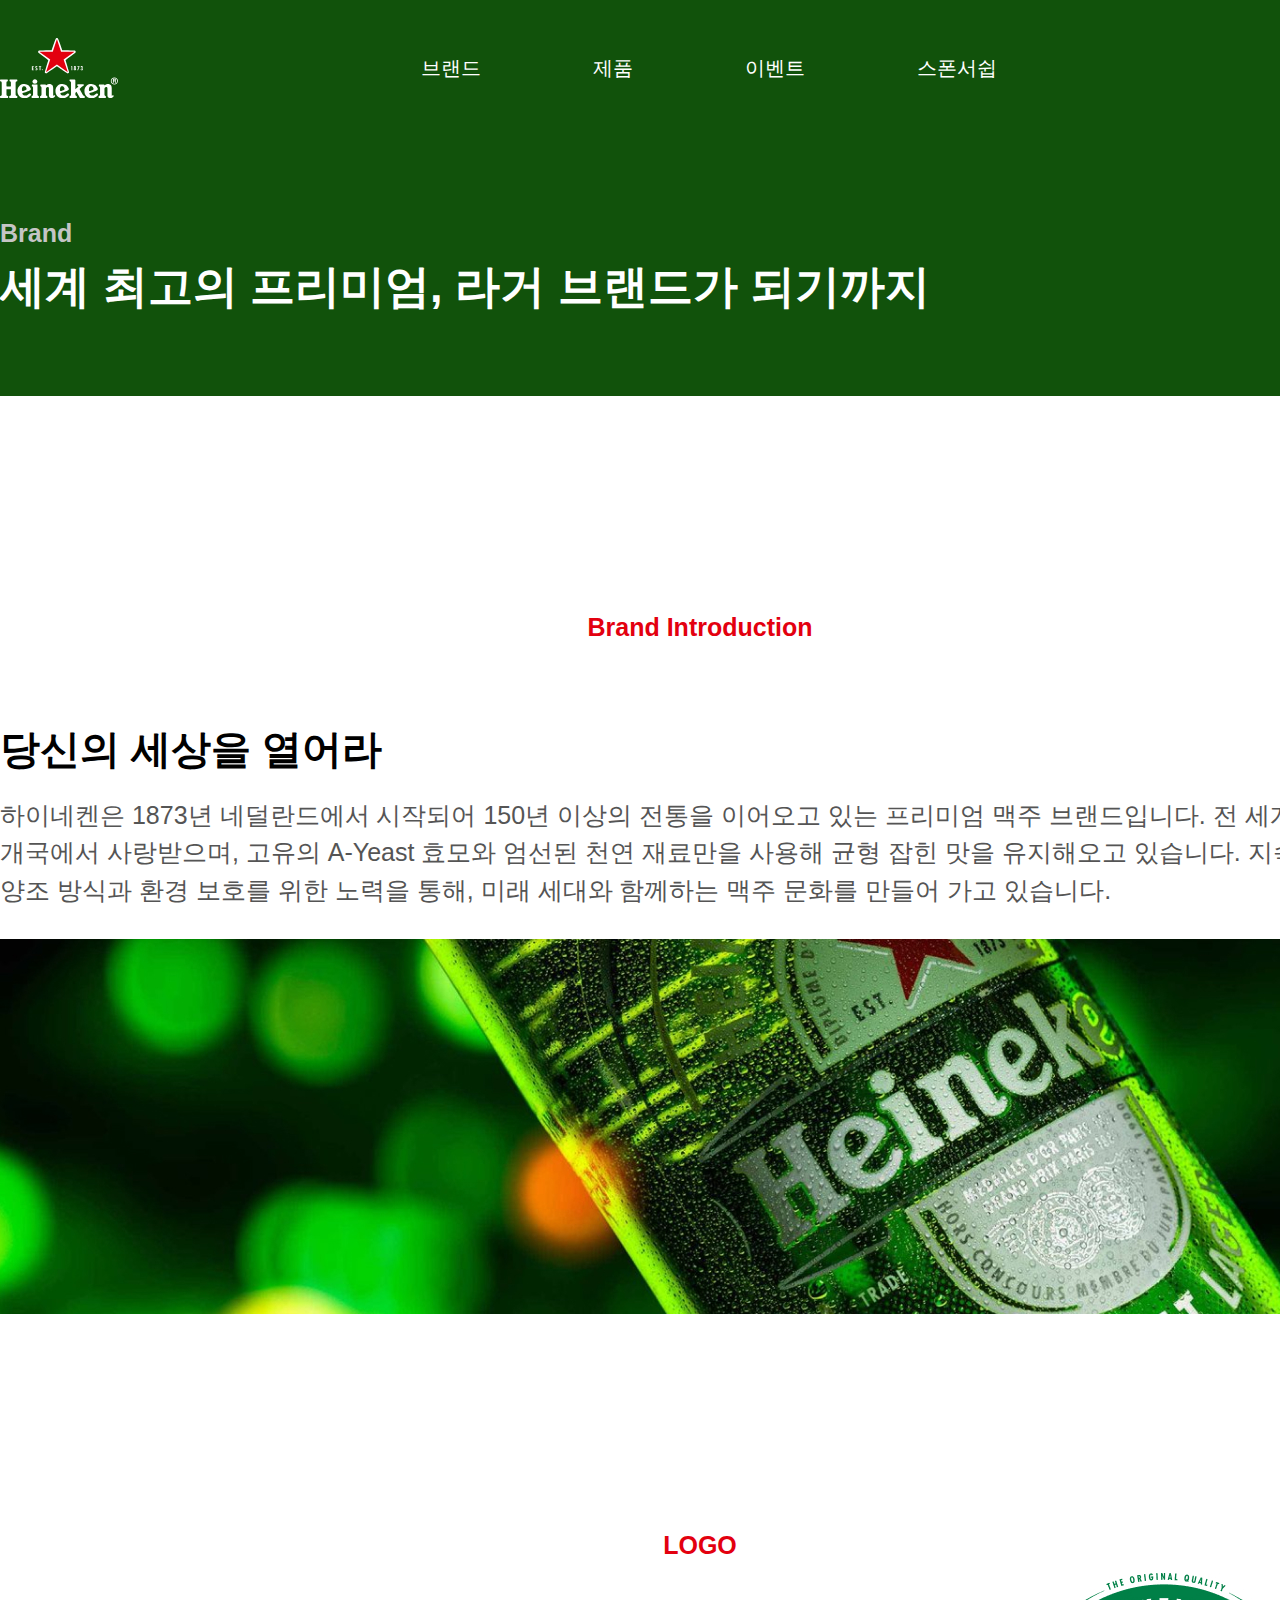
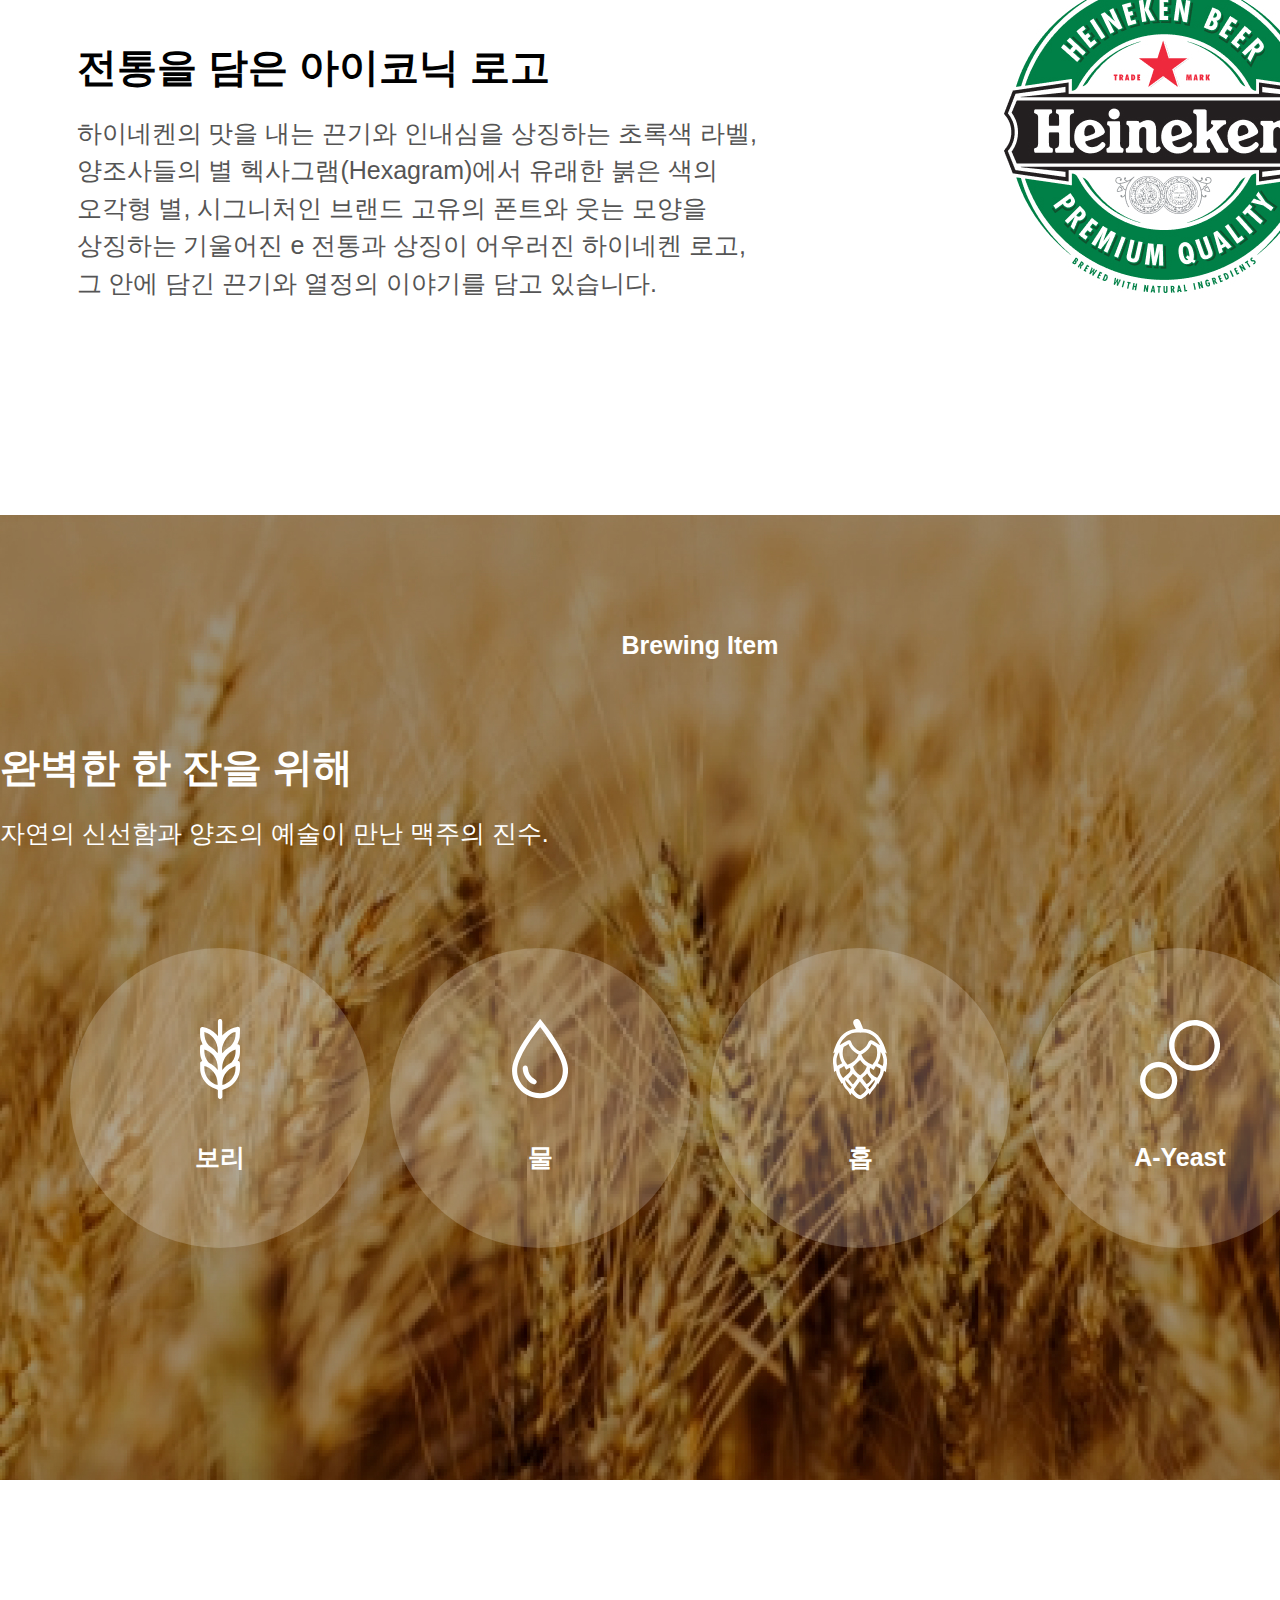
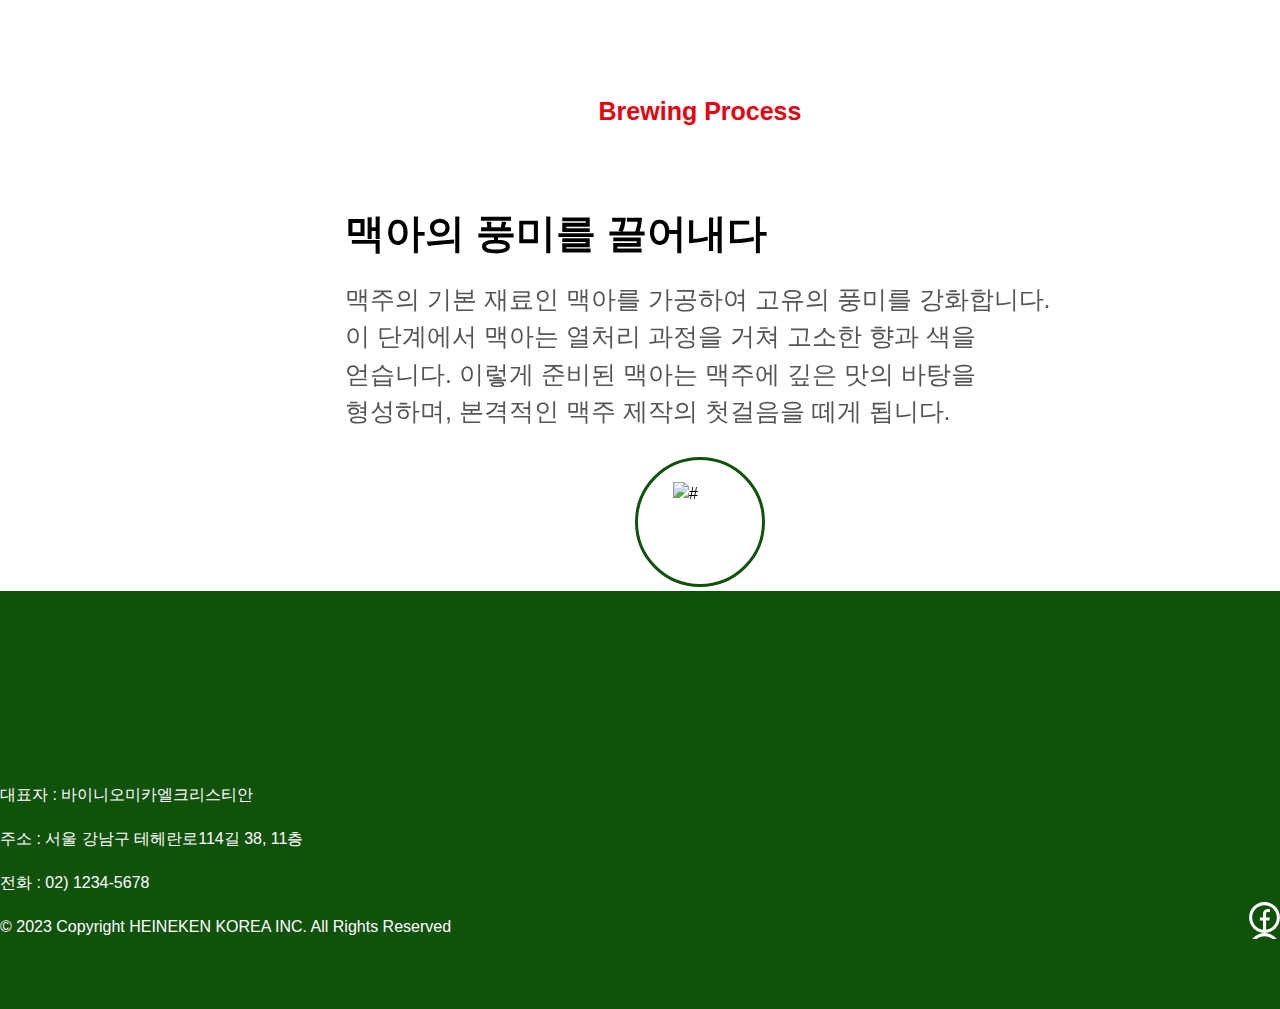
==== commit b10e63cf: "brand swiper 일단 야매로 틀어막음" ====
--- a/brand.html
+++ b/brand.html
@@ -1,247 +1,250 @@
 <!DOCTYPE html>
 <html lang="ko">
-    <head>
-        <meta charset="UTF-8" />
-        <meta name="viewport" content="width=device-width, initial-scale=1.0" />
-        <title>heineken-brand</title>
-
-        <link rel="shortcut icon" href="./img/favicon.png" type="image/x-icon" />
-
-        <link rel="stylesheet" href="https://cdn.jsdelivr.net/npm/swiper@11/swiper-bundle.min.css" />
-        <link rel="stylesheet" href="./css/reset.css" />
-        <link rel="stylesheet" href="./css/common.css" />
-        <link rel="stylesheet" href="./css/brand.css" />
-
-        <script src="./js/jquery-3.7.1.min.js"></script>
-        <script src="https://cdn.jsdelivr.net/npm/swiper@11/swiper-bundle.min.js"></script>
-        <script src="https://cdn.jsdelivr.net/npm/gsap@3.12.5/dist/gsap.min.js"></script>
-        <script src="https://cdn.jsdelivr.net/npm/gsap@3.12.5/dist/ScrollTrigger.min.js"></script>
-        <script src="./js/common.js" defer></script>
-        <script src="./js/brand.js" defer></script>
-    </head>
-    <body>
-        <a href="#main" class="hidden">본문 바로가기</a>
-
-        <header id="header">
-            <div class="inner">
-                <nav>
-                    <h1 class="header-logo">
-                        <a href="index.html"><i class="hidden">heineken</i></a>
-                    </h1>
-                    <ul class="gnb">
-                        <li><a href="brand.html">브랜드</a></li>
-                        <li><a href="products.html">제품</a></li>
-                        <li><a href="events.html">이벤트</a></li>
-                        <li><a href="sponsorships.html">스폰서쉽</a></li>
-                    </ul>
-                    <div class="header-icon">
-                        <button class="lang"><i class="hidden">language</i></button>
-                        <button class="search"><i class="hidden">search</i></button>
-                        <button class="tablet-menu"><i class="hidden">tabletmenu</i></button>
-                    </div>
-                </nav>
-            </div>
-        </header>
-
-        <main id="main">
-            <!-- s: sub-visual -->
-            <section class="sub-visual">
-                <div class="inner">
-                    <h2 class="sub-sec-title">Brand</h2>
-                    <strong class="sub-main-title">세계 최고의 프리미엄, 라거 브랜드가 되기까지</strong>
-                </div>
-            </section>
-            <!-- //e: sub-visual -->
-
-            <!-- s: brand-introduction -->
-            <section class="brand-introduction">
-                <div class="inner">
-                    <h3 class="sec-title">Brand Introduction</h3>
-                    <div class="our-title">
-                        <h4 class="main-title">당신의 세상을 열어라</h4>
-                        <p class="sub-title">
-                            하이네켄은 1873년 네덜란드에서 시작되어 150년 이상의 전통을 이어오고 있는 프리미엄 맥주
-                            브랜드입니다. 전 세계 190여 개국에서 사랑받으며, 고유의 A-Yeast 효모와 엄선된 천연 재료만을
-                            사용해 균형 잡힌 맛을 유지해오고 있습니다. 지속 가능한 양조 방식과 환경 보호를 위한 노력을
-                            통해, 미래 세대와 함께하는 맥주 문화를 만들어 가고 있습니다.
-                        </p>
-                    </div>
-
-                    <figure>
-                        <img src="./img/sub-brand-banner.jpg" alt="당신의 세상을 열어라" />
-                    </figure>
-                </div>
-            </section>
-            <!-- //e: brand-introduction -->
-
-            <!-- s:logo -->
-            <section class="logo">
-                <div class="inner">
-                    <h3 class="sec-title">LOGO</h3>
-                    <div class="brand-flex">
-                        <div class="our-title">
-                            <h4 class="main-title">전통을 담은 아이코닉 로고</h4>
-                            <p class="sub-title">
-                                하이네켄의 맛을 내는 끈기와 인내심을 상징하는 초록색 라벨, 양조사들의 별
-                                헥사그램(Hexagram)에서 유래한 붉은 색의 오각형 별, 시그니처인 브랜드 고유의 폰트와 웃는
-                                모양을 상징하는 기울어진 e 전통과 상징이 어우러진 하이네켄 로고, 그 안에 담긴 끈기와
-                                열정의 이야기를 담고 있습니다.
-                            </p>
-                        </div>
-                        <figure>
-                            <img src="./img/sub-brand-logo.jpg" alt="전통을 담은 아이코닉 로고" />
-                        </figure>
-                    </div>
-                </div>
-            </section>
-            <!-- //e:logo -->
-
-            <!-- s:brewing-item -->
-            <section class="brewing-item">
-                <div class="brewing-bg">
-                    <div class="inner">
-                        <div>
-                            <h3 class="sec-title">Brewing Item</h3>
-                            <div class="our-title">
-                                <h4 class="main-title">완벽한 한 잔을 위해</h4>
-                                <p class="sub-title">자연의 신선함과 양조의 예술이 만난 맥주의 진수.</p>
-                            </div>
-                            <div class="brewing-flex">
-                                <button type="button">
-                                    <figure><img src="./img/sub-brand-icon1.svg" alt="보리" /></figure>
-                                    <p>보리</p>
-                                </button>
-
-                                <button type="button">
-                                    <figure><img src="./img/sub-brand-icon2.svg" alt="물" /></figure>
-                                    <p>물</p>
-                                </button>
-
-                                <button type="button">
-                                    <figure><img src="./img/sub-brand-icon3.svg" alt="홉" /></figure>
-                                    <p>홉</p>
-                                </button>
-
-                                <button type="button">
-                                    <figure><img src="./img/sub-brand-icon4.svg" alt="A-Yeast" /></figure>
-                                    <p>A-Yeast</p>
-                                </button>
-                            </div>
-                        </div>
-                    </div>
-                </div>
-            </section>
-            <!-- //e:brewing-item -->
-
-            <!-- s:brewing-process -->
-            <section class="brewing-process">
-                <div class="inner">
-                    <h3 class="sec-title">Brewing Process</h3>
-                    <div>
-                        <div class="swiper brewing-text-swiper">
-                            <div class="swiper-wrapper">
-                                <div class="swiper-slide brewing-text">
-                                    <h4 class="main-title">맥아의 풍미를 끌어내다</h4>
-                                    <p class="sub-title">
-                                        맥주의 기본 재료인 맥아를 가공하여 고유의 풍미를 강화합니다. 이 단계에서 맥아는
-                                        열처리 과정을 거쳐 고소한 향과 색을 얻습니다. 이렇게 준비된 맥아는 맥주에 깊은
-                                        맛의 바탕을 형성하며, 본격적인 맥주 제작의 첫걸음을 떼게 됩니다.
-                                    </p>
-                                </div>
-                                <div class="swiper-slide brewing-text">
-                                    <h4 class="main-title">물과 맥아의 만남, 당화</h4>
-                                    <p class="sub-title">
-                                        가공된 맥아와 물을 섞어 당으로 변환하는 당화 과정을 거칩니다. 적절한 온도와
-                                        시간을 조절해 맥주에 적당한 단맛과 풍미를 부여합니다. 이 단계에서 발생한 당분이
-                                        나중에 발효되어 알코올로 변환되며, 맥주의 독특한 맛을 만들기 위한 준비가
-                                        이루어집니다.
-                                    </p>
-                                </div>
-                                <div class="swiper-slide brewing-text">
-                                    <h4 class="main-title">홉 추가로 시원함 더하기</h4>
-                                    <p class="sub-title">
-                                        맥아즙에 홉을 추가해 특유의 쓴맛과 향을 더합니다. 홉은 맥주의 방부제 역할을
-                                        하며, 균형 잡힌 쓴맛과 시원한 향이 맥주의 개성을 결정하는 중요한 요소입니다.
-                                        홉의 종류와 양, 그리고 추가하는 시기에 따라 맥주의 향과 맛이 달라집니다.
-                                    </p>
-                                </div>
-                                <div class="swiper-slide brewing-text">
-                                    <h4 class="main-title">열처리로 맛을 고정하다</h4>
-                                    <p class="sub-title">
-                                        당화가 끝난 맥아즙을 고온으로 가열하여 효소 작용을 멈추고, 잡균을 제거해 위생을
-                                        유지합니다. 이 과정에서 맥아즙의 농도와 맛이 안정화되어 맥주 제조의 기초를
-                                        탄탄하게 다집니다. 열처리는 맥주가 일정한 품질을 유지하도록 돕는 필수적인
-                                        단계입니다.
-                                    </p>
-                                </div>
-                                <div class="swiper-slide brewing-text">
-                                    <h4 class="main-title">하이네켄만의 A-Yeast</h4>
-                                    <p class="sub-title">
-                                        적정한 온도에서 하이네켄의 특별한 에이-이스트(A-Yeast)가 첨가되고, 이를 통해
-                                        자연적으로 발효되며 당분을 알코올과 이산화탄소로 바꾸는 과정이 시작됩니다. 이
-                                        과정이 바로 하이네켄만의 균형 잡힌 맛을 만들어 내는 비결입니다. 우리의
-                                        에이-이스트는 표면이 넓으면 넓을수록 진가를 발휘하기 때문에, 수평형의 넓은 발효
-                                        탱크를 사용합니다.
-                                    </p>
-                                </div>
-                                <div class="swiper-slide brewing-text">
-                                    <h4 class="main-title">숙성과 완성, 깊이를 더하여</h4>
-                                    <p class="sub-title">
-                                        발효된 맥주는 저온에서 일정 기간 숙성하며, 그동안 맥주의 맛이 부드러워지고 향이
-                                        깊어집니다. 숙성 과정은 맥주를 최적의 상태로 만들어주며, 이후 필터링 과정을 통해
-                                        이물질을 제거한 뒤 완성된 맥주는 고객의 테이블에 오를 준비를 마칩니다.
-                                    </p>
-                                </div>
-                            </div>
-                        </div>
-
-                        <div class="swiper brewing-icon-swiper">
-                            <div class="swiper-wrapper brewing-flex">
-                                <div class="swiper-slide brewing-icon">
-                                    <figure><img src="./img/brewing-img1.svg" alt="#" /></figure>
-                                </div>
-                                <div class="swiper-slide brewing-icon">
-                                    <figure><img src="./img/brewing-img2.svg" alt="#" /></figure>
-                                </div>
-                                <div class="swiper-slide brewing-icon">
-                                    <figure><img src="./img/brewing-img3.svg" alt="#" /></figure>
-                                </div>
-                                <div class="swiper-slide brewing-icon">
-                                    <figure><img src="./img/brewing-img4.svg" alt="#" /></figure>
-                                </div>
-                                <div class="swiper-slide brewing-icon">
-                                    <figure><img src="./img/brewing-img5.svg" alt="#" /></figure>
-                                </div>
-                                <div class="swiper-slide brewing-icon">
-                                    <figure><img src="./img/brewing-img6.svg" alt="#" /></figure>
-                                </div>
-                            </div>
-                        </div>
-                    </div>
-                </div>
-            </section>
-            <!-- //e:brewing-process -->
-        </main>
-
-        <footer id="footer">
-            <div class="inner">
-                <div class="foot-logo"><i class="hidden">heineken</i></div>
-                <address>
-                    <div class="foot-con">
-                        <p>대표자 : 바이니오미카엘크리스티안</p>
-                        <p>주소 : 서울 강남구 테헤란로114길 38, 11층</p>
-                        <p>전화 : 02) 1234-5678</p>
-                        <p class="Copyright">© 2023 Copyright HEINEKEN KOREA INC. All Rights Reserved</p>
-                    </div>
-                    <ul class="foot-sns">
-                        <li><i class="hidden">facebook</i></li>
-                        <li><i class="hidden">instagram</i></li>
-                        <li><i class="hidden">x</i></li>
-                    </ul>
-                </address>
-            </div>
-        </footer>
-
-        <a href="#top" class="btn-top"><i class="hidden">TOP</i></a>
-    </body>
-</html>
+
+<head>
+  <meta charset="UTF-8" />
+  <meta name="viewport" content="width=device-width, initial-scale=1.0" />
+  <title>heineken-brand</title>
+
+  <link rel="shortcut icon" href="./img/favicon.png" type="image/x-icon" />
+
+  <link rel="stylesheet" href="https://cdn.jsdelivr.net/npm/swiper@11/swiper-bundle.min.css" />
+  <link rel="stylesheet" href="./css/reset.css" />
+  <link rel="stylesheet" href="./css/common.css" />
+  <link rel="stylesheet" href="./css/brand.css" />
+
+  <script src="./js/jquery-3.7.1.min.js"></script>
+  <script src="https://cdn.jsdelivr.net/npm/swiper@11/swiper-bundle.min.js"></script>
+  <script src="https://cdn.jsdelivr.net/npm/gsap@3.12.5/dist/gsap.min.js"></script>
+  <script src="https://cdn.jsdelivr.net/npm/gsap@3.12.5/dist/ScrollTrigger.min.js"></script>
+  <script src="./js/common.js" defer></script>
+  <script src="./js/brand.js" defer></script>
+</head>
+
+<body>
+  <a href="#main" class="hidden">본문 바로가기</a>
+
+  <header id="header">
+    <div class="inner">
+      <nav>
+        <h1 class="header-logo">
+          <a href="index.html"><i class="hidden">heineken</i></a>
+        </h1>
+        <ul class="gnb">
+          <li><a href="brand.html">브랜드</a></li>
+          <li><a href="products.html">제품</a></li>
+          <li><a href="events.html">이벤트</a></li>
+          <li><a href="sponsorships.html">스폰서쉽</a></li>
+        </ul>
+        <div class="header-icon">
+          <button class="lang"><i class="hidden">language</i></button>
+          <button class="search"><i class="hidden">search</i></button>
+          <button class="tablet-menu"><i class="hidden">tabletmenu</i></button>
+        </div>
+      </nav>
+    </div>
+  </header>
+
+  <main id="main">
+    <!-- s: sub-visual -->
+    <section class="sub-visual">
+      <div class="inner">
+        <h2 class="sub-sec-title">Brand</h2>
+        <strong class="sub-main-title">세계 최고의 프리미엄, 라거 브랜드가 되기까지</strong>
+      </div>
+    </section>
+    <!-- //e: sub-visual -->
+
+    <!-- s: brand-introduction -->
+    <section class="brand-introduction">
+      <div class="inner">
+        <h3 class="sec-title">Brand Introduction</h3>
+        <div class="our-title">
+          <h4 class="main-title">당신의 세상을 열어라</h4>
+          <p class="sub-title">
+            하이네켄은 1873년 네덜란드에서 시작되어 150년 이상의 전통을 이어오고 있는 프리미엄 맥주
+            브랜드입니다. 전 세계 190여 개국에서 사랑받으며, 고유의 A-Yeast 효모와 엄선된 천연 재료만을
+            사용해 균형 잡힌 맛을 유지해오고 있습니다. 지속 가능한 양조 방식과 환경 보호를 위한 노력을
+            통해, 미래 세대와 함께하는 맥주 문화를 만들어 가고 있습니다.
+          </p>
+        </div>
+
+        <figure>
+          <img src="./img/sub-brand-banner.jpg" alt="당신의 세상을 열어라" />
+        </figure>
+      </div>
+    </section>
+    <!-- //e: brand-introduction -->
+
+    <!-- s:logo -->
+    <section class="logo">
+      <div class="inner">
+        <h3 class="sec-title">LOGO</h3>
+        <div class="brand-flex">
+          <div class="our-title">
+            <h4 class="main-title">전통을 담은 아이코닉 로고</h4>
+            <p class="sub-title">
+              하이네켄의 맛을 내는 끈기와 인내심을 상징하는 초록색 라벨, 양조사들의 별
+              헥사그램(Hexagram)에서 유래한 붉은 색의 오각형 별, 시그니처인 브랜드 고유의 폰트와 웃는
+              모양을 상징하는 기울어진 e 전통과 상징이 어우러진 하이네켄 로고, 그 안에 담긴 끈기와
+              열정의 이야기를 담고 있습니다.
+            </p>
+          </div>
+          <figure>
+            <img src="./img/sub-brand-logo.jpg" alt="전통을 담은 아이코닉 로고" />
+          </figure>
+        </div>
+      </div>
+    </section>
+    <!-- //e:logo -->
+
+    <!-- s:brewing-item -->
+    <section class="brewing-item">
+      <div class="brewing-bg">
+        <div class="inner">
+          <div>
+            <h3 class="sec-title">Brewing Item</h3>
+            <div class="our-title">
+              <h4 class="main-title">완벽한 한 잔을 위해</h4>
+              <p class="sub-title">자연의 신선함과 양조의 예술이 만난 맥주의 진수.</p>
+            </div>
+            <div class="brewing-flex">
+              <button type="button">
+                <figure><img src="./img/sub-brand-icon1.svg" alt="보리" /></figure>
+                <p>보리</p>
+              </button>
+
+              <button type="button">
+                <figure><img src="./img/sub-brand-icon2.svg" alt="물" /></figure>
+                <p>물</p>
+              </button>
+
+              <button type="button">
+                <figure><img src="./img/sub-brand-icon3.svg" alt="홉" /></figure>
+                <p>홉</p>
+              </button>
+
+              <button type="button">
+                <figure><img src="./img/sub-brand-icon4.svg" alt="A-Yeast" /></figure>
+                <p>A-Yeast</p>
+              </button>
+            </div>
+          </div>
+        </div>
+      </div>
+    </section>
+    <!-- //e:brewing-item -->
+
+    <!-- s:brewing-process -->
+    <section class="brewing-process">
+      <div class="inner">
+        <h3 class="sec-title">Brewing Process</h3>
+        <div>
+          <div class="swiper brewing-text-swiper">
+            <div class="swiper-wrapper">
+              <div class="swiper-slide brewing-text">
+                <h4 class="main-title">맥아의 풍미를 끌어내다</h4>
+                <p class="sub-title">
+                  맥주의 기본 재료인 맥아를 가공하여 고유의 풍미를 강화합니다. 이 단계에서 맥아는
+                  열처리 과정을 거쳐 고소한 향과 색을 얻습니다. 이렇게 준비된 맥아는 맥주에 깊은
+                  맛의 바탕을 형성하며, 본격적인 맥주 제작의 첫걸음을 떼게 됩니다.
+                </p>
+              </div>
+              <div class="swiper-slide brewing-text">
+                <h4 class="main-title">물과 맥아의 만남, 당화</h4>
+                <p class="sub-title">
+                  가공된 맥아와 물을 섞어 당으로 변환하는 당화 과정을 거칩니다. 적절한 온도와
+                  시간을 조절해 맥주에 적당한 단맛과 풍미를 부여합니다. 이 단계에서 발생한 당분이
+                  나중에 발효되어 알코올로 변환되며, 맥주의 독특한 맛을 만들기 위한 준비가
+                  이루어집니다.
+                </p>
+              </div>
+              <div class="swiper-slide brewing-text">
+                <h4 class="main-title">홉 추가로 시원함 더하기</h4>
+                <p class="sub-title">
+                  맥아즙에 홉을 추가해 특유의 쓴맛과 향을 더합니다. 홉은 맥주의 방부제 역할을
+                  하며, 균형 잡힌 쓴맛과 시원한 향이 맥주의 개성을 결정하는 중요한 요소입니다.
+                  홉의 종류와 양, 그리고 추가하는 시기에 따라 맥주의 향과 맛이 달라집니다.
+                </p>
+              </div>
+              <div class="swiper-slide brewing-text">
+                <h4 class="main-title">열처리로 맛을 고정하다</h4>
+                <p class="sub-title">
+                  당화가 끝난 맥아즙을 고온으로 가열하여 효소 작용을 멈추고, 잡균을 제거해 위생을
+                  유지합니다. 이 과정에서 맥아즙의 농도와 맛이 안정화되어 맥주 제조의 기초를
+                  탄탄하게 다집니다. 열처리는 맥주가 일정한 품질을 유지하도록 돕는 필수적인
+                  단계입니다.
+                </p>
+              </div>
+              <div class="swiper-slide brewing-text">
+                <h4 class="main-title">하이네켄만의 A-Yeast</h4>
+                <p class="sub-title">
+                  적정한 온도에서 하이네켄의 특별한 에이-이스트(A-Yeast)가 첨가되고, 이를 통해
+                  자연적으로 발효되며 당분을 알코올과 이산화탄소로 바꾸는 과정이 시작됩니다. 이
+                  과정이 바로 하이네켄만의 균형 잡힌 맛을 만들어 내는 비결입니다. 우리의
+                  에이-이스트는 표면이 넓으면 넓을수록 진가를 발휘하기 때문에, 수평형의 넓은 발효
+                  탱크를 사용합니다.
+                </p>
+              </div>
+              <div class="swiper-slide brewing-text">
+                <h4 class="main-title">숙성과 완성, 깊이를 더하여</h4>
+                <p class="sub-title">
+                  발효된 맥주는 저온에서 일정 기간 숙성하며, 그동안 맥주의 맛이 부드러워지고 향이
+                  깊어집니다. 숙성 과정은 맥주를 최적의 상태로 만들어주며, 이후 필터링 과정을 통해
+                  이물질을 제거한 뒤 완성된 맥주는 고객의 테이블에 오를 준비를 마칩니다.
+                </p>
+              </div>
+            </div>
+          </div>
+
+          <div class="swiper brewing-icon-swiper">
+            <div class="swiper-wrapper brewing-flex">     
+              <div class="swiper-slide brewing-icon">
+                <figure><img src="./img/brewing-img5.svg" alt="#" /></figure>
+              </div>
+              <div class="swiper-slide brewing-icon">
+                <figure><img src="./img/brewing-img6.svg" alt="#" /></figure>
+              </div>
+              <div class="swiper-slide brewing-icon">
+                <figure><img src="./img/brewing-img1.svg" alt="#" /></figure>
+              </div>
+              <div class="swiper-slide brewing-icon">
+                <figure><img src="./img/brewing-img2.svg" alt="#" /></figure>
+              </div>
+              <div class="swiper-slide brewing-icon">
+                <figure><img src="./img/brewing-img3.svg" alt="#" /></figure>
+              </div>
+              <div class="swiper-slide brewing-icon">
+                <figure><img src="./img/brewing-img4.svg" alt="#" /></figure>
+              </div>
+            </div>
+          </div>
+        </div>
+      </div>
+    </section>
+    <!-- //e:brewing-process -->
+  </main>
+
+  <footer id="footer">
+    <div class="inner">
+      <div class="foot-logo"><i class="hidden">heineken</i></div>
+      <address>
+        <div class="foot-con">
+          <p>대표자 : 바이니오미카엘크리스티안</p>
+          <p>주소 : 서울 강남구 테헤란로114길 38, 11층</p>
+          <p>전화 : 02) 1234-5678</p>
+          <p class="Copyright">© 2023 Copyright HEINEKEN KOREA INC. All Rights Reserved</p>
+        </div>
+        <ul class="foot-sns">
+          <li><i class="hidden">facebook</i></li>
+          <li><i class="hidden">instagram</i></li>
+          <li><i class="hidden">x</i></li>
+        </ul>
+      </address>
+    </div>
+  </footer>
+
+  <a href="#top" class="btn-top"><i class="hidden">TOP</i></a>
+</body>
+
+</html>--- a/css/brand.css
+++ b/css/brand.css
@@ -92,19 +92,20 @@
 
 .brewing-text-swiper {
     width: 71rem;
-    height: 35rem;
+    height: 31rem;
+    overflow: hidden;
 }
 
 /* 양조과정 아이콘 */
 
 .brewing-icon-swiper {
     width: 13rem;
-    height: 13rem;
-    overflow: hidden;
+    height: 15rem;
+    /* overflow: visible; */
 }
 
 .brewing-icon-swiper .swiper-wrapper {
-    height: 13rem !important;
+    height: 12rem !important;
 }
 
 .brewing-icon-swiper .swiper-slide {
@@ -123,11 +124,6 @@
     cursor: pointer;
 }
 
-.brewing-icon figure {
-    width: 6rem;
-    height: 6rem;
-}
-
 .brewing-icon figure img {
     width: 100%;
     height: 100%;
@@ -143,11 +139,6 @@
     cursor: pointer;
 }
 
-.brewing-icon-active figure {
-    width: 6rem;
-    height: 6rem;
-}
-
 .swiper-slide {
     height: auto !important;
 }
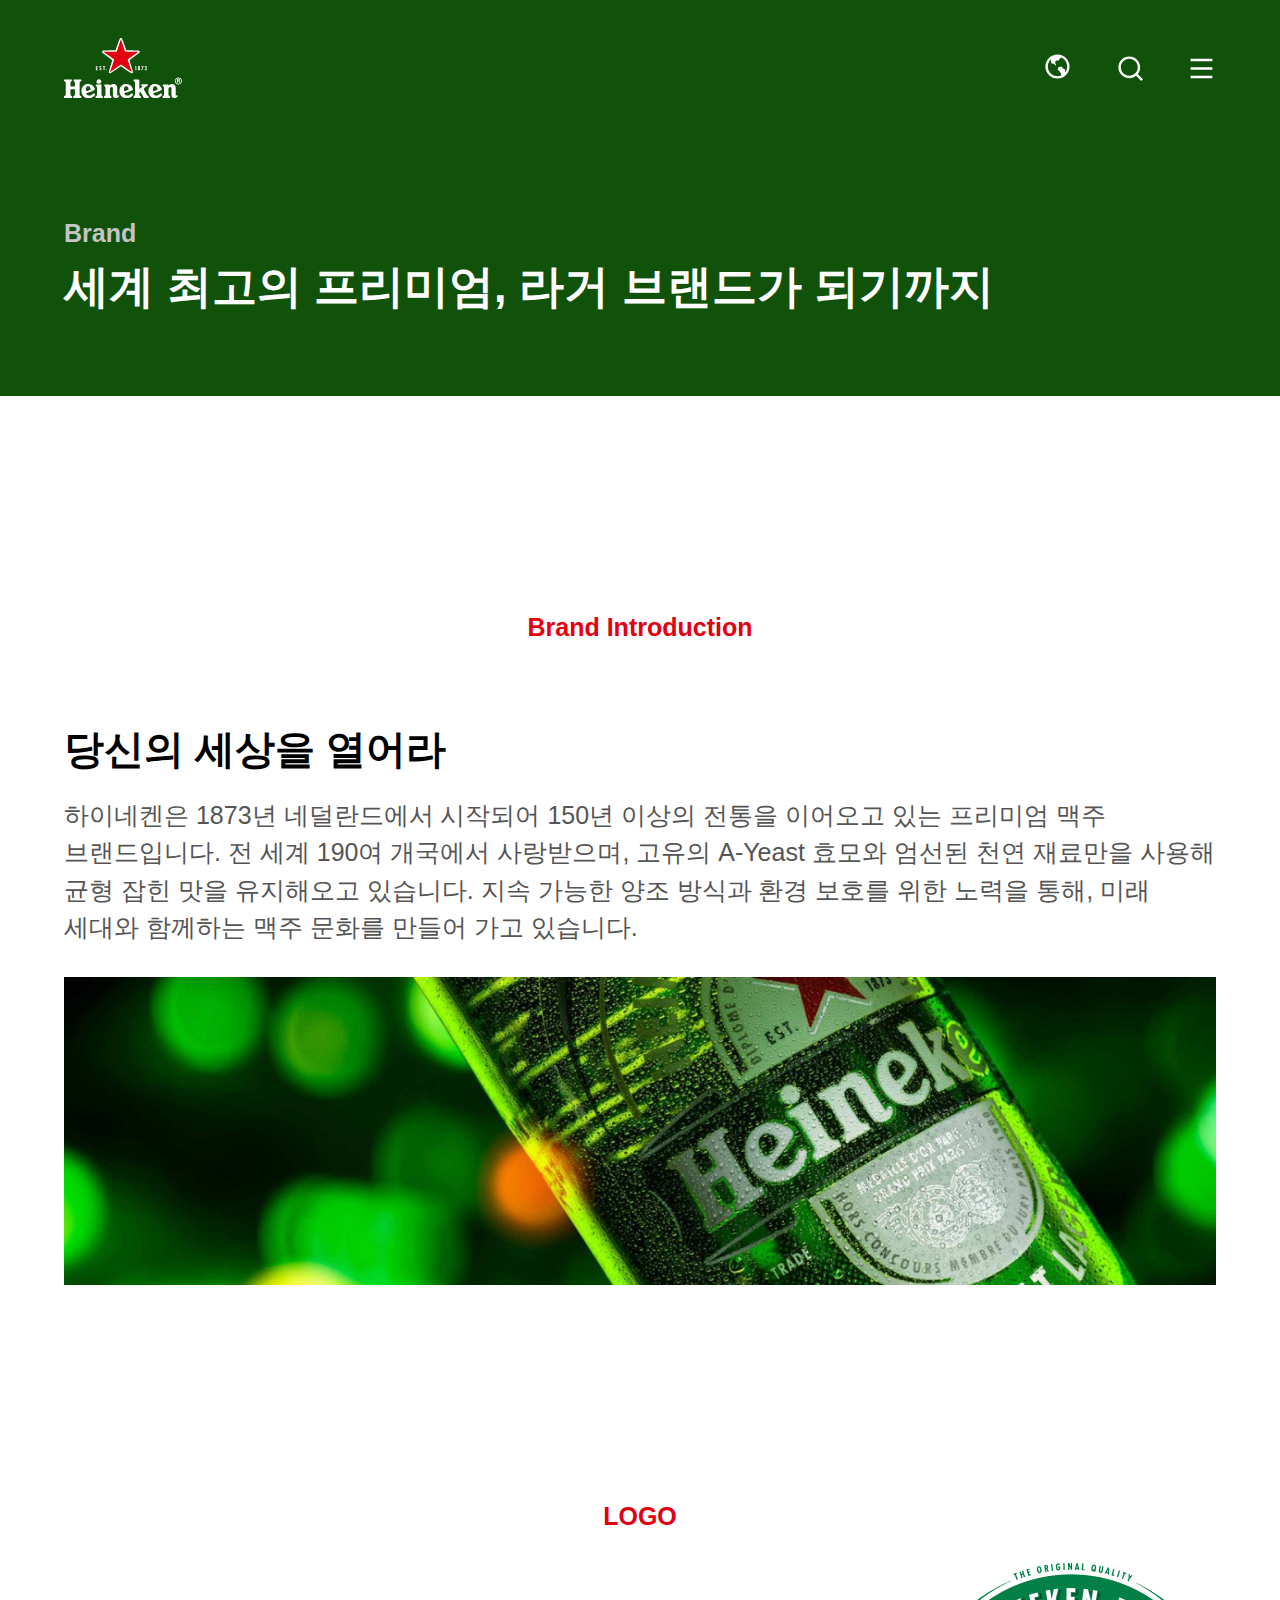
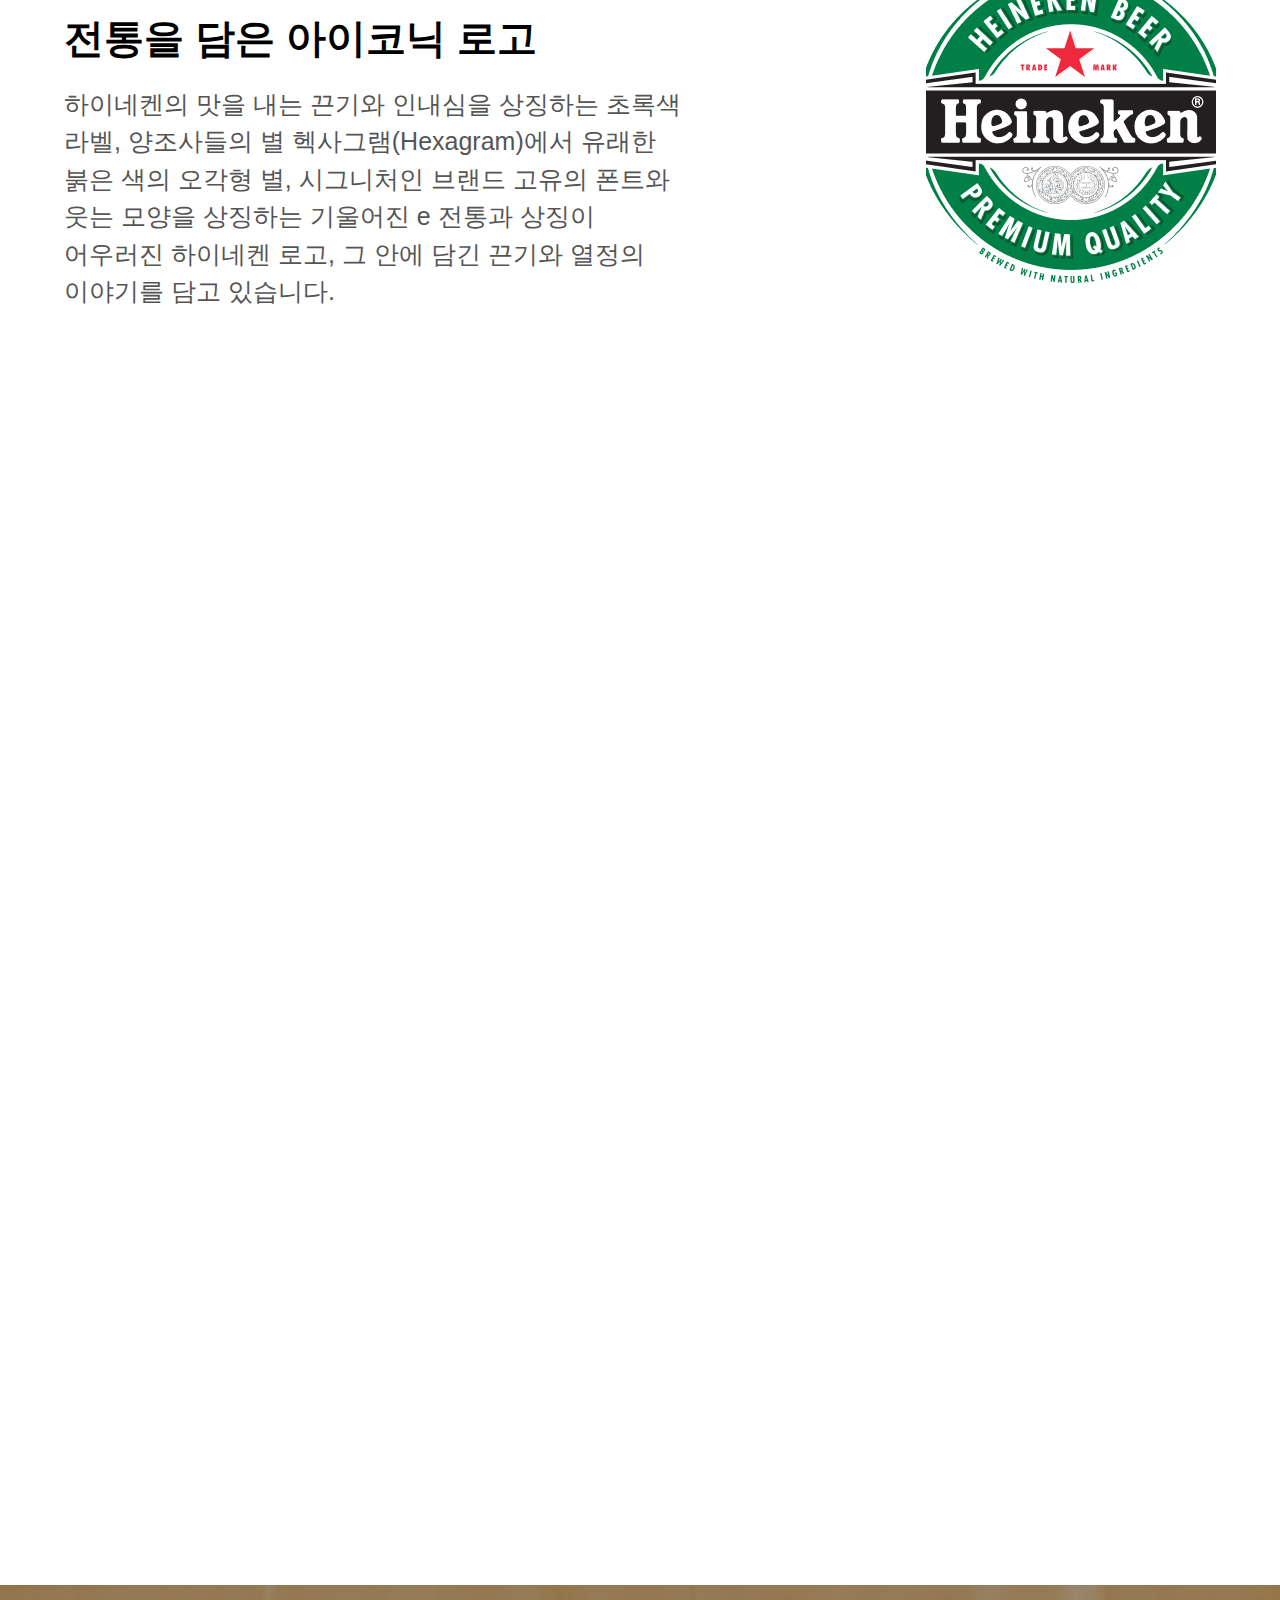
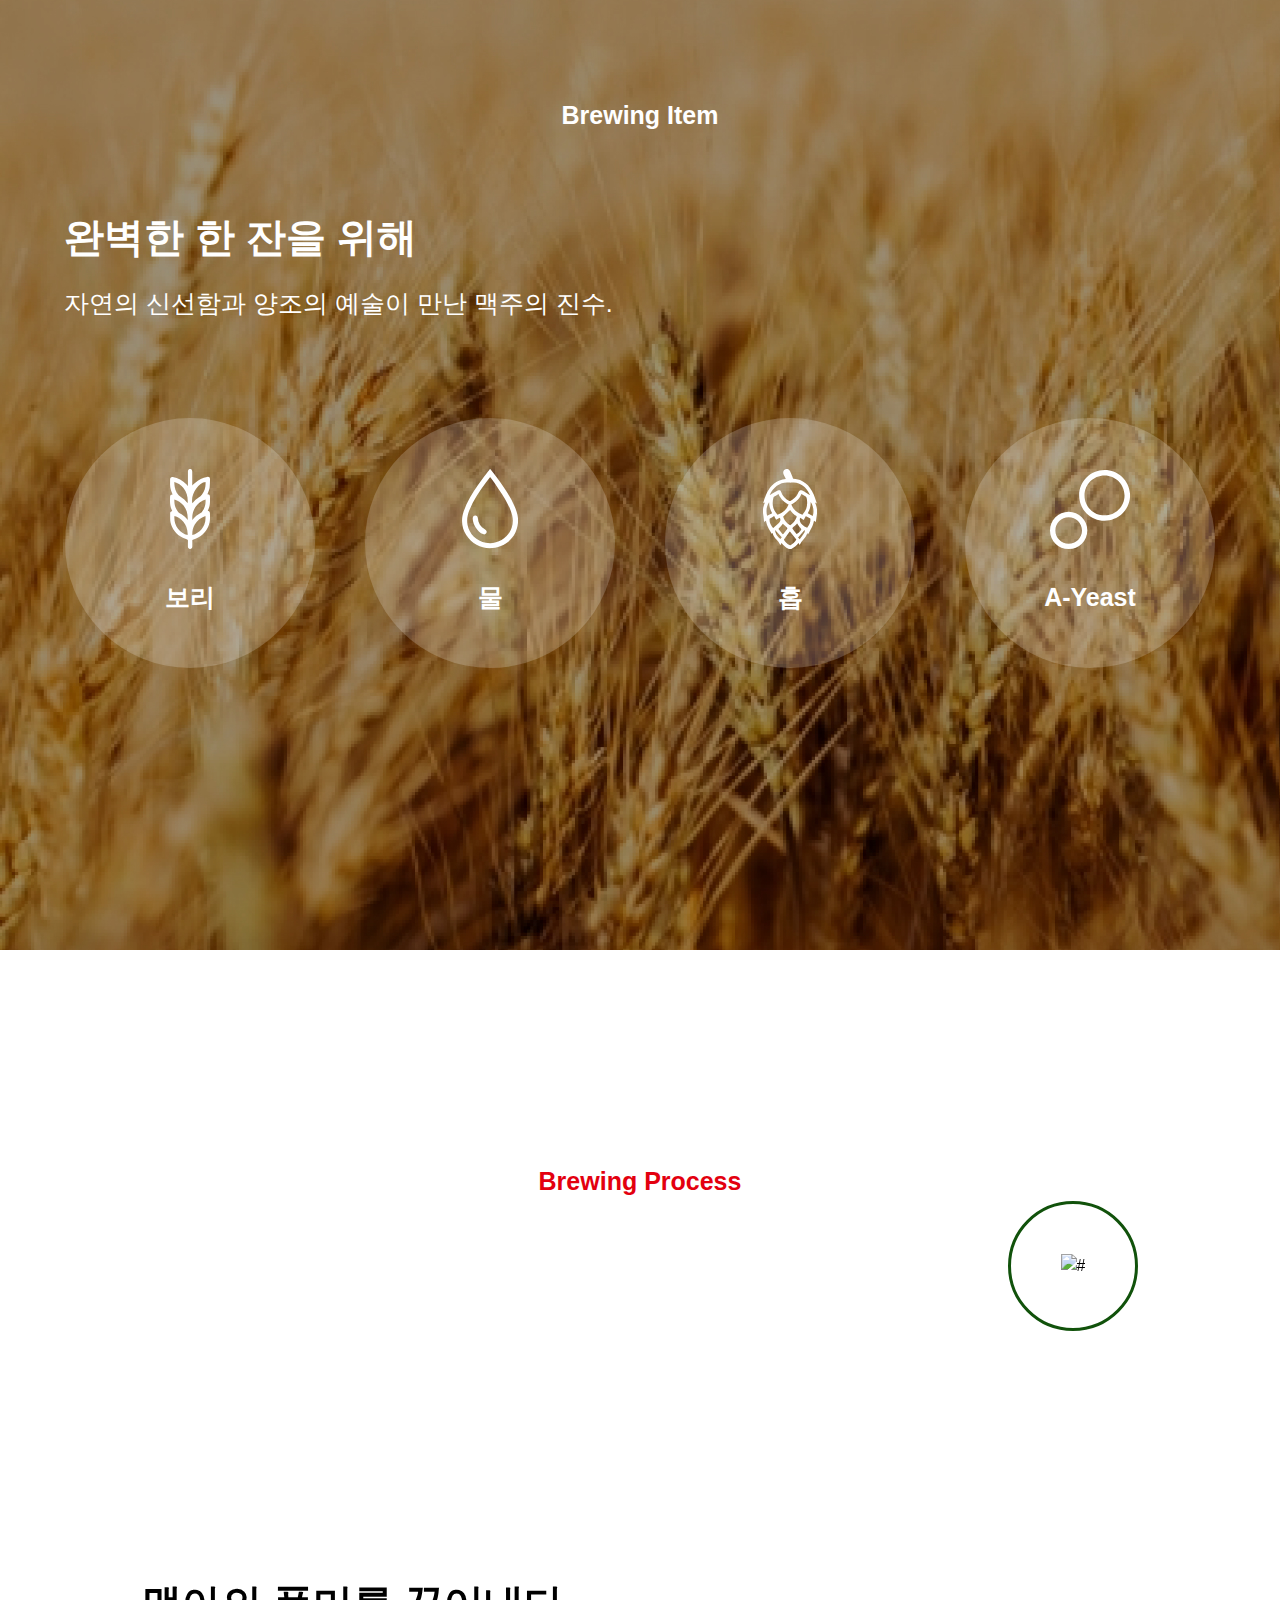
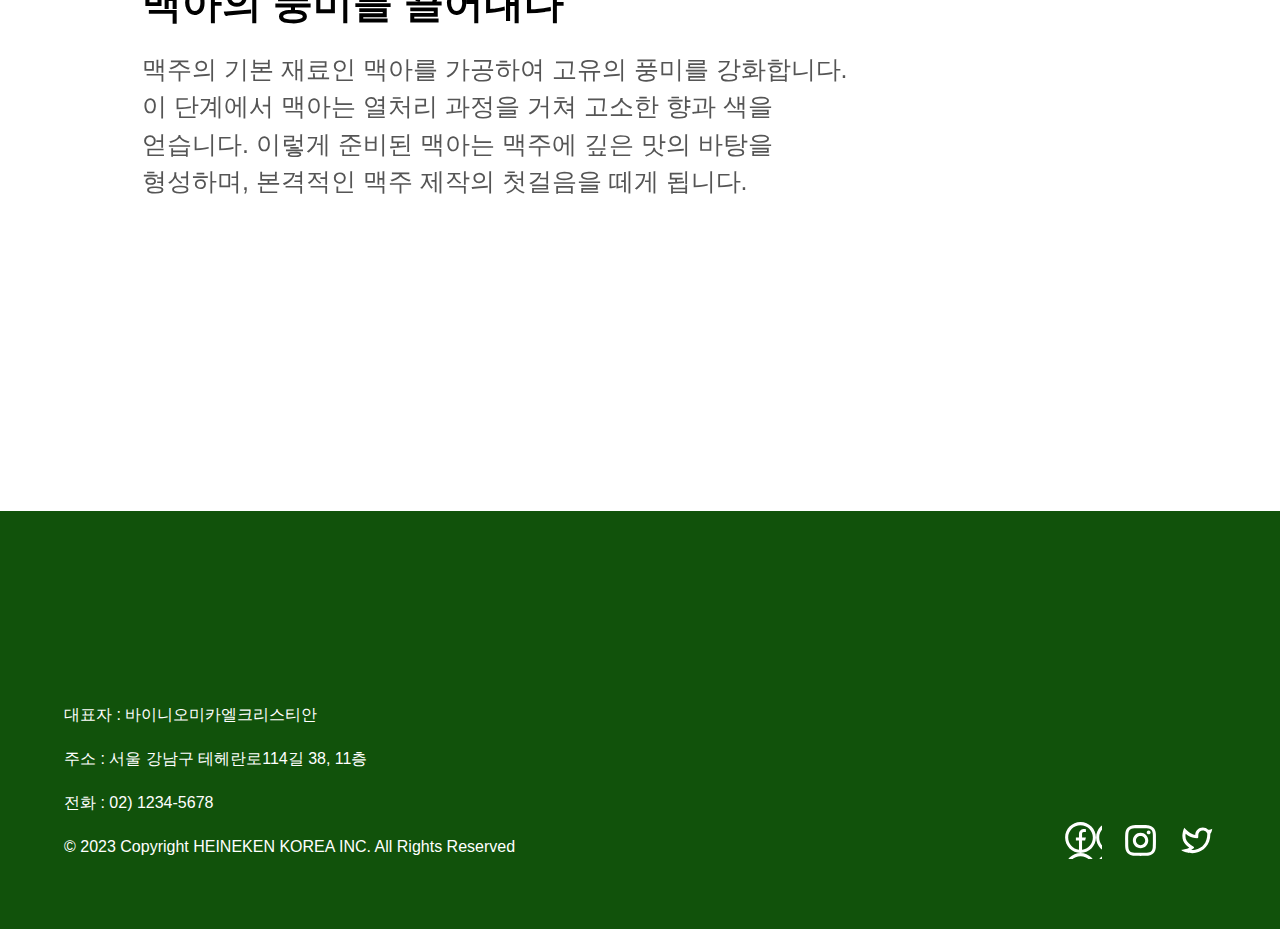
==== commit 981089e8: "11/7 매우큰일" ====
--- a/brand.html
+++ b/brand.html
@@ -1,250 +1,248 @@
 <!DOCTYPE html>
 <html lang="ko">
-
-<head>
-  <meta charset="UTF-8" />
-  <meta name="viewport" content="width=device-width, initial-scale=1.0" />
-  <title>heineken-brand</title>
-
-  <link rel="shortcut icon" href="./img/favicon.png" type="image/x-icon" />
-
-  <link rel="stylesheet" href="https://cdn.jsdelivr.net/npm/swiper@11/swiper-bundle.min.css" />
-  <link rel="stylesheet" href="./css/reset.css" />
-  <link rel="stylesheet" href="./css/common.css" />
-  <link rel="stylesheet" href="./css/brand.css" />
-
-  <script src="./js/jquery-3.7.1.min.js"></script>
-  <script src="https://cdn.jsdelivr.net/npm/swiper@11/swiper-bundle.min.js"></script>
-  <script src="https://cdn.jsdelivr.net/npm/gsap@3.12.5/dist/gsap.min.js"></script>
-  <script src="https://cdn.jsdelivr.net/npm/gsap@3.12.5/dist/ScrollTrigger.min.js"></script>
-  <script src="./js/common.js" defer></script>
-  <script src="./js/brand.js" defer></script>
-</head>
-
-<body>
-  <a href="#main" class="hidden">본문 바로가기</a>
-
-  <header id="header">
-    <div class="inner">
-      <nav>
-        <h1 class="header-logo">
-          <a href="index.html"><i class="hidden">heineken</i></a>
-        </h1>
-        <ul class="gnb">
-          <li><a href="brand.html">브랜드</a></li>
-          <li><a href="products.html">제품</a></li>
-          <li><a href="events.html">이벤트</a></li>
-          <li><a href="sponsorships.html">스폰서쉽</a></li>
-        </ul>
-        <div class="header-icon">
-          <button class="lang"><i class="hidden">language</i></button>
-          <button class="search"><i class="hidden">search</i></button>
-          <button class="tablet-menu"><i class="hidden">tabletmenu</i></button>
-        </div>
-      </nav>
-    </div>
-  </header>
-
-  <main id="main">
-    <!-- s: sub-visual -->
-    <section class="sub-visual">
-      <div class="inner">
-        <h2 class="sub-sec-title">Brand</h2>
-        <strong class="sub-main-title">세계 최고의 프리미엄, 라거 브랜드가 되기까지</strong>
-      </div>
-    </section>
-    <!-- //e: sub-visual -->
-
-    <!-- s: brand-introduction -->
-    <section class="brand-introduction">
-      <div class="inner">
-        <h3 class="sec-title">Brand Introduction</h3>
-        <div class="our-title">
-          <h4 class="main-title">당신의 세상을 열어라</h4>
-          <p class="sub-title">
-            하이네켄은 1873년 네덜란드에서 시작되어 150년 이상의 전통을 이어오고 있는 프리미엄 맥주
-            브랜드입니다. 전 세계 190여 개국에서 사랑받으며, 고유의 A-Yeast 효모와 엄선된 천연 재료만을
-            사용해 균형 잡힌 맛을 유지해오고 있습니다. 지속 가능한 양조 방식과 환경 보호를 위한 노력을
-            통해, 미래 세대와 함께하는 맥주 문화를 만들어 가고 있습니다.
-          </p>
-        </div>
-
-        <figure>
-          <img src="./img/sub-brand-banner.jpg" alt="당신의 세상을 열어라" />
-        </figure>
-      </div>
-    </section>
-    <!-- //e: brand-introduction -->
-
-    <!-- s:logo -->
-    <section class="logo">
-      <div class="inner">
-        <h3 class="sec-title">LOGO</h3>
-        <div class="brand-flex">
-          <div class="our-title">
-            <h4 class="main-title">전통을 담은 아이코닉 로고</h4>
-            <p class="sub-title">
-              하이네켄의 맛을 내는 끈기와 인내심을 상징하는 초록색 라벨, 양조사들의 별
-              헥사그램(Hexagram)에서 유래한 붉은 색의 오각형 별, 시그니처인 브랜드 고유의 폰트와 웃는
-              모양을 상징하는 기울어진 e 전통과 상징이 어우러진 하이네켄 로고, 그 안에 담긴 끈기와
-              열정의 이야기를 담고 있습니다.
-            </p>
-          </div>
-          <figure>
-            <img src="./img/sub-brand-logo.jpg" alt="전통을 담은 아이코닉 로고" />
-          </figure>
-        </div>
-      </div>
-    </section>
-    <!-- //e:logo -->
-
-    <!-- s:brewing-item -->
-    <section class="brewing-item">
-      <div class="brewing-bg">
-        <div class="inner">
-          <div>
-            <h3 class="sec-title">Brewing Item</h3>
-            <div class="our-title">
-              <h4 class="main-title">완벽한 한 잔을 위해</h4>
-              <p class="sub-title">자연의 신선함과 양조의 예술이 만난 맥주의 진수.</p>
+    <head>
+        <meta charset="UTF-8" />
+        <meta name="viewport" content="width=device-width, initial-scale=1.0" />
+        <title>heineken-brand</title>
+
+        <link rel="shortcut icon" href="./img/favicon.png" type="image/x-icon" />
+
+        <link rel="stylesheet" href="https://cdn.jsdelivr.net/npm/swiper@11/swiper-bundle.min.css" />
+        <link rel="stylesheet" href="./css/reset.css" />
+        <link rel="stylesheet" href="./css/common.css" />
+        <link rel="stylesheet" href="./css/brand.css" />
+
+        <script src="./js/jquery-3.7.1.min.js"></script>
+        <script src="https://cdn.jsdelivr.net/npm/swiper@11/swiper-bundle.min.js"></script>
+        <script src="https://cdn.jsdelivr.net/npm/gsap@3.12.5/dist/gsap.min.js"></script>
+        <script src="https://cdn.jsdelivr.net/npm/gsap@3.12.5/dist/ScrollTrigger.min.js"></script>
+        <script src="./js/common.js" defer></script>
+        <script src="./js/brand.js" defer></script>
+    </head>
+
+    <body>
+        <a href="#main" class="hidden">본문 바로가기</a>
+
+        <header id="header">
+            <div class="inner">
+                <nav>
+                    <h1 class="header-logo">
+                        <a href="index.html"><i class="hidden">heineken</i></a>
+                    </h1>
+                    <ul class="gnb">
+                        <li><a href="brand.html">브랜드</a></li>
+                        <li><a href="products.html">제품</a></li>
+                        <li><a href="events.html">이벤트</a></li>
+                        <li><a href="sponsorships.html">스폰서쉽</a></li>
+                    </ul>
+                    <div class="header-icon">
+                        <button class="lang"><i class="hidden">language</i></button>
+                        <button class="search"><i class="hidden">search</i></button>
+                        <button class="tablet-menu"><i class="hidden">tabletmenu</i></button>
+                    </div>
+                </nav>
             </div>
-            <div class="brewing-flex">
-              <button type="button">
-                <figure><img src="./img/sub-brand-icon1.svg" alt="보리" /></figure>
-                <p>보리</p>
-              </button>
-
-              <button type="button">
-                <figure><img src="./img/sub-brand-icon2.svg" alt="물" /></figure>
-                <p>물</p>
-              </button>
-
-              <button type="button">
-                <figure><img src="./img/sub-brand-icon3.svg" alt="홉" /></figure>
-                <p>홉</p>
-              </button>
-
-              <button type="button">
-                <figure><img src="./img/sub-brand-icon4.svg" alt="A-Yeast" /></figure>
-                <p>A-Yeast</p>
-              </button>
+        </header>
+
+        <main id="main">
+            <!-- s: sub-visual -->
+            <section class="sub-visual">
+                <div class="inner">
+                    <h2 class="sub-sec-title">Brand</h2>
+                    <strong class="sub-main-title">세계 최고의 프리미엄, 라거 브랜드가 되기까지</strong>
+                </div>
+            </section>
+            <!-- //e: sub-visual -->
+
+            <!-- s: brand-introduction -->
+            <section class="brand brand-introduction">
+                <div class="inner">
+                    <h3 class="sec-title">Brand Introduction</h3>
+                    <div class="our-title">
+                        <h4 class="main-title">당신의 세상을 열어라</h4>
+                        <p class="sub-title">
+                            하이네켄은 1873년 네덜란드에서 시작되어 150년 이상의 전통을 이어오고 있는 프리미엄 맥주
+                            브랜드입니다. 전 세계 190여 개국에서 사랑받으며, 고유의 A-Yeast 효모와 엄선된 천연 재료만을
+                            사용해 균형 잡힌 맛을 유지해오고 있습니다. 지속 가능한 양조 방식과 환경 보호를 위한 노력을
+                            통해, 미래 세대와 함께하는 맥주 문화를 만들어 가고 있습니다.
+                        </p>
+                    </div>
+
+                    <figure>
+                        <img src="./img/sub-brand-banner.jpg" alt="당신의 세상을 열어라" />
+                    </figure>
+                </div>
+            </section>
+            <!-- //e: brand-introduction -->
+
+            <!-- s:logo -->
+            <section class="brand brand-logo">
+                <div class="inner">
+                    <h3 class="sec-title">LOGO</h3>
+                    <div class="brand-flex">
+                        <div class="our-title">
+                            <h4 class="main-title">전통을 담은 아이코닉 로고</h4>
+                            <p class="sub-title">
+                                하이네켄의 맛을 내는 끈기와 인내심을 상징하는 초록색 라벨, 양조사들의 별
+                                헥사그램(Hexagram)에서 유래한 붉은 색의 오각형 별, 시그니처인 브랜드 고유의 폰트와 웃는
+                                모양을 상징하는 기울어진 e 전통과 상징이 어우러진 하이네켄 로고, 그 안에 담긴 끈기와
+                                열정의 이야기를 담고 있습니다.
+                            </p>
+                        </div>
+                        <figure>
+                            <img src="./img/sub-brand-logo.jpg" alt="전통을 담은 아이코닉 로고" />
+                        </figure>
+                    </div>
+                </div>
+            </section>
+            <!-- //e:logo -->
+
+            <!-- s:brewing-item -->
+            <section class="brewing-item">
+                <div class="brewing-bg">
+                    <div class="inner">
+                        <div>
+                            <h3 class="sec-title">Brewing Item</h3>
+                            <div class="our-title">
+                                <h4 class="main-title">완벽한 한 잔을 위해</h4>
+                                <p class="sub-title">자연의 신선함과 양조의 예술이 만난 맥주의 진수.</p>
+                            </div>
+                            <div class="brewing-flex">
+                                <button type="button">
+                                    <figure><img src="./img/sub-brand-icon1.svg" alt="보리" /></figure>
+                                    <p>보리</p>
+                                </button>
+
+                                <button type="button">
+                                    <figure><img src="./img/sub-brand-icon2.svg" alt="물" /></figure>
+                                    <p>물</p>
+                                </button>
+
+                                <button type="button">
+                                    <figure><img src="./img/sub-brand-icon3.svg" alt="홉" /></figure>
+                                    <p>홉</p>
+                                </button>
+
+                                <button type="button">
+                                    <figure><img src="./img/sub-brand-icon4.svg" alt="A-Yeast" /></figure>
+                                    <p>A-Yeast</p>
+                                </button>
+                            </div>
+                        </div>
+                    </div>
+                </div>
+            </section>
+            <!-- //e:brewing-item -->
+
+            <!-- s:brewing-process -->
+            <section class="brewing-process">
+                <div class="inner">
+                    <h3 class="sec-title">Brewing Process</h3>
+                    <div class="brewing-process-flex">
+                        <div class="swiper brewing-text-swiper">
+                            <div class="swiper-wrapper">
+                                <div class="swiper-slide brewing-text">
+                                    <h4 class="main-title">맥아의 풍미를 끌어내다</h4>
+                                    <p class="sub-title">
+                                        맥주의 기본 재료인 맥아를 가공하여 고유의 풍미를 강화합니다. 이 단계에서 맥아는
+                                        열처리 과정을 거쳐 고소한 향과 색을 얻습니다. 이렇게 준비된 맥아는 맥주에 깊은
+                                        맛의 바탕을 형성하며, 본격적인 맥주 제작의 첫걸음을 떼게 됩니다.
+                                    </p>
+                                </div>
+                                <div class="swiper-slide brewing-text">
+                                    <h4 class="main-title">물과 맥아의 만남, 당화</h4>
+                                    <p class="sub-title">
+                                        가공된 맥아와 물을 섞어 당으로 변환하는 당화 과정을 거칩니다. 적절한 온도와
+                                        시간을 조절해 맥주에 적당한 단맛과 풍미를 부여합니다. 이 단계에서 발생한 당분이
+                                        나중에 발효되어 알코올로 변환되며, 맥주의 독특한 맛을 만들기 위한 준비가
+                                        이루어집니다.
+                                    </p>
+                                </div>
+                                <div class="swiper-slide brewing-text">
+                                    <h4 class="main-title">홉 추가로 시원함 더하기</h4>
+                                    <p class="sub-title">
+                                        맥아즙에 홉을 추가해 특유의 쓴맛과 향을 더합니다. 홉은 맥주의 방부제 역할을
+                                        하며, 균형 잡힌 쓴맛과 시원한 향이 맥주의 개성을 결정하는 중요한 요소입니다.
+                                        홉의 종류와 양, 그리고 추가하는 시기에 따라 맥주의 향과 맛이 달라집니다.
+                                    </p>
+                                </div>
+                                <div class="swiper-slide brewing-text">
+                                    <h4 class="main-title">열처리로 맛을 고정하다</h4>
+                                    <p class="sub-title">
+                                        당화가 끝난 맥아즙을 고온으로 가열하여 효소 작용을 멈추고, 잡균을 제거해 위생을
+                                        유지합니다. 이 과정에서 맥아즙의 농도와 맛이 안정화되어 맥주 제조의 기초를
+                                        탄탄하게 다집니다. 열처리는 맥주가 일정한 품질을 유지하도록 돕는 필수적인
+                                        단계입니다.
+                                    </p>
+                                </div>
+                                <div class="swiper-slide brewing-text">
+                                    <h4 class="main-title">하이네켄만의 A-Yeast</h4>
+                                    <p class="sub-title">
+                                        적정한 온도에서 하이네켄의 특별한 에이-이스트(A-Yeast)가 첨가되고, 이를 통해
+                                        자연적으로 발효되며 당분을 알코올과 이산화탄소로 바꾸는 과정이 시작됩니다. 이
+                                        과정이 바로 하이네켄만의 균형 잡힌 맛을 만들어 내는 비결입니다. 우리의
+                                        에이-이스트는 표면이 넓으면 넓을수록 진가를 발휘하기 때문에, 수평형의 넓은 발효
+                                        탱크를 사용합니다.
+                                    </p>
+                                </div>
+                                <div class="swiper-slide brewing-text">
+                                    <h4 class="main-title">숙성과 완성, 깊이를 더하여</h4>
+                                    <p class="sub-title">
+                                        발효된 맥주는 저온에서 일정 기간 숙성하며, 그동안 맥주의 맛이 부드러워지고 향이
+                                        깊어집니다. 숙성 과정은 맥주를 최적의 상태로 만들어주며, 이후 필터링 과정을 통해
+                                        이물질을 제거한 뒤 완성된 맥주는 고객의 테이블에 오를 준비를 마칩니다.
+                                    </p>
+                                </div>
+                            </div>
+                        </div>
+
+                        <div class="swiper brewing-icon-swiper">
+                            <div class="swiper-wrapper brewing-icon-container">
+                                <div class="swiper-slide brewing-icon">
+                                    <figure><img src="./img/brewing-img1.svg" alt="#" /></figure>
+                                </div>
+                                <div class="swiper-slide brewing-icon">
+                                    <figure><img src="./img/brewing-img2.svg" alt="#" /></figure>
+                                </div>
+                                <div class="swiper-slide brewing-icon">
+                                    <figure><img src="./img/brewing-img3.svg" alt="#" /></figure>
+                                </div>
+                                <div class="swiper-slide brewing-icon">
+                                    <figure><img src="./img/brewing-img4.svg" alt="#" /></figure>
+                                </div>
+                                <div class="swiper-slide brewing-icon">
+                                    <figure><img src="./img/brewing-img5.svg" alt="#" /></figure>
+                                </div>
+                                <div class="swiper-slide brewing-icon">
+                                    <figure><img src="./img/brewing-img6.svg" alt="#" /></figure>
+                                </div>
+                            </div>
+                        </div>
+                    </div>
+                </div>
+            </section>
+            <!-- //e:brewing-process -->
+        </main>
+
+        <footer id="footer">
+            <div class="inner">
+                <div class="foot-logo"><i class="hidden">heineken</i></div>
+                <address>
+                    <div class="foot-con">
+                        <p>대표자 : 바이니오미카엘크리스티안</p>
+                        <p>주소 : 서울 강남구 테헤란로114길 38, 11층</p>
+                        <p>전화 : 02) 1234-5678</p>
+                        <p class="Copyright">© 2023 Copyright HEINEKEN KOREA INC. All Rights Reserved</p>
+                    </div>
+                    <ul class="foot-sns">
+                        <li><i class="hidden">facebook</i></li>
+                        <li><i class="hidden">instagram</i></li>
+                        <li><i class="hidden">x</i></li>
+                    </ul>
+                </address>
             </div>
-          </div>
-        </div>
-      </div>
-    </section>
-    <!-- //e:brewing-item -->
-
-    <!-- s:brewing-process -->
-    <section class="brewing-process">
-      <div class="inner">
-        <h3 class="sec-title">Brewing Process</h3>
-        <div>
-          <div class="swiper brewing-text-swiper">
-            <div class="swiper-wrapper">
-              <div class="swiper-slide brewing-text">
-                <h4 class="main-title">맥아의 풍미를 끌어내다</h4>
-                <p class="sub-title">
-                  맥주의 기본 재료인 맥아를 가공하여 고유의 풍미를 강화합니다. 이 단계에서 맥아는
-                  열처리 과정을 거쳐 고소한 향과 색을 얻습니다. 이렇게 준비된 맥아는 맥주에 깊은
-                  맛의 바탕을 형성하며, 본격적인 맥주 제작의 첫걸음을 떼게 됩니다.
-                </p>
-              </div>
-              <div class="swiper-slide brewing-text">
-                <h4 class="main-title">물과 맥아의 만남, 당화</h4>
-                <p class="sub-title">
-                  가공된 맥아와 물을 섞어 당으로 변환하는 당화 과정을 거칩니다. 적절한 온도와
-                  시간을 조절해 맥주에 적당한 단맛과 풍미를 부여합니다. 이 단계에서 발생한 당분이
-                  나중에 발효되어 알코올로 변환되며, 맥주의 독특한 맛을 만들기 위한 준비가
-                  이루어집니다.
-                </p>
-              </div>
-              <div class="swiper-slide brewing-text">
-                <h4 class="main-title">홉 추가로 시원함 더하기</h4>
-                <p class="sub-title">
-                  맥아즙에 홉을 추가해 특유의 쓴맛과 향을 더합니다. 홉은 맥주의 방부제 역할을
-                  하며, 균형 잡힌 쓴맛과 시원한 향이 맥주의 개성을 결정하는 중요한 요소입니다.
-                  홉의 종류와 양, 그리고 추가하는 시기에 따라 맥주의 향과 맛이 달라집니다.
-                </p>
-              </div>
-              <div class="swiper-slide brewing-text">
-                <h4 class="main-title">열처리로 맛을 고정하다</h4>
-                <p class="sub-title">
-                  당화가 끝난 맥아즙을 고온으로 가열하여 효소 작용을 멈추고, 잡균을 제거해 위생을
-                  유지합니다. 이 과정에서 맥아즙의 농도와 맛이 안정화되어 맥주 제조의 기초를
-                  탄탄하게 다집니다. 열처리는 맥주가 일정한 품질을 유지하도록 돕는 필수적인
-                  단계입니다.
-                </p>
-              </div>
-              <div class="swiper-slide brewing-text">
-                <h4 class="main-title">하이네켄만의 A-Yeast</h4>
-                <p class="sub-title">
-                  적정한 온도에서 하이네켄의 특별한 에이-이스트(A-Yeast)가 첨가되고, 이를 통해
-                  자연적으로 발효되며 당분을 알코올과 이산화탄소로 바꾸는 과정이 시작됩니다. 이
-                  과정이 바로 하이네켄만의 균형 잡힌 맛을 만들어 내는 비결입니다. 우리의
-                  에이-이스트는 표면이 넓으면 넓을수록 진가를 발휘하기 때문에, 수평형의 넓은 발효
-                  탱크를 사용합니다.
-                </p>
-              </div>
-              <div class="swiper-slide brewing-text">
-                <h4 class="main-title">숙성과 완성, 깊이를 더하여</h4>
-                <p class="sub-title">
-                  발효된 맥주는 저온에서 일정 기간 숙성하며, 그동안 맥주의 맛이 부드러워지고 향이
-                  깊어집니다. 숙성 과정은 맥주를 최적의 상태로 만들어주며, 이후 필터링 과정을 통해
-                  이물질을 제거한 뒤 완성된 맥주는 고객의 테이블에 오를 준비를 마칩니다.
-                </p>
-              </div>
-            </div>
-          </div>
-
-          <div class="swiper brewing-icon-swiper">
-            <div class="swiper-wrapper brewing-flex">     
-              <div class="swiper-slide brewing-icon">
-                <figure><img src="./img/brewing-img5.svg" alt="#" /></figure>
-              </div>
-              <div class="swiper-slide brewing-icon">
-                <figure><img src="./img/brewing-img6.svg" alt="#" /></figure>
-              </div>
-              <div class="swiper-slide brewing-icon">
-                <figure><img src="./img/brewing-img1.svg" alt="#" /></figure>
-              </div>
-              <div class="swiper-slide brewing-icon">
-                <figure><img src="./img/brewing-img2.svg" alt="#" /></figure>
-              </div>
-              <div class="swiper-slide brewing-icon">
-                <figure><img src="./img/brewing-img3.svg" alt="#" /></figure>
-              </div>
-              <div class="swiper-slide brewing-icon">
-                <figure><img src="./img/brewing-img4.svg" alt="#" /></figure>
-              </div>
-            </div>
-          </div>
-        </div>
-      </div>
-    </section>
-    <!-- //e:brewing-process -->
-  </main>
-
-  <footer id="footer">
-    <div class="inner">
-      <div class="foot-logo"><i class="hidden">heineken</i></div>
-      <address>
-        <div class="foot-con">
-          <p>대표자 : 바이니오미카엘크리스티안</p>
-          <p>주소 : 서울 강남구 테헤란로114길 38, 11층</p>
-          <p>전화 : 02) 1234-5678</p>
-          <p class="Copyright">© 2023 Copyright HEINEKEN KOREA INC. All Rights Reserved</p>
-        </div>
-        <ul class="foot-sns">
-          <li><i class="hidden">facebook</i></li>
-          <li><i class="hidden">instagram</i></li>
-          <li><i class="hidden">x</i></li>
-        </ul>
-      </address>
-    </div>
-  </footer>
-
-  <a href="#top" class="btn-top"><i class="hidden">TOP</i></a>
-</body>
-
-</html>+        </footer>
+
+        <a href="#top" class="btn-top"><i class="hidden">TOP</i></a>
+    </body>
+</html>
--- a/css/common.css
+++ b/css/common.css
@@ -232,7 +232,7 @@
     width: 6.7rem;
     height: 6.7rem;
     bottom: 22.6%; /* 17rem -> 22.6% */
-    left: 72.5%; /* 39.4rem -> 20.5% */
+    right: 12.5%; /* 39.4rem -> 20.5% */
     border-radius: 50%;
     box-shadow: 1px 10px 10px rgba(0, 0, 0, 0.25);
     opacity: 0;
@@ -240,19 +240,36 @@
     transition: 0.4s;
 }
 
-@media (max-width: 1280px) {
-    .btn-top {
-        left: 28.5%;
-    }
-}
-
-@media (max-width: 1280px) {
-    .btn-top {
-        left: 22.5%;
-    }
-}
-
 .btn-top.active {
     opacity: 1;
     bottom: 15rem;
 }
+
+@media screen and (max-width: 1280px) {
+    .inner {
+        width: 90%;
+    }
+
+    .gnb {
+        display: none;
+    }
+
+    .tablet-menu {
+        display: block;
+        background: url(../img/gnb-menu.svg);
+        width: 2.9rem;
+        height: 2.9rem;
+    }
+}
+
+@media screen and (max-width: 700px) {
+    .foot-logo {
+        margin: 0 auto;
+    }
+
+    address {
+        flex-direction: column;
+        align-items: center;
+        gap: 2rem;
+    }
+}
--- a/css/brand.css
+++ b/css/brand.css
@@ -4,8 +4,23 @@
     margin-top: 3rem;
 }
 
+.brand-introduction .sec-title {
+    margin: 0;
+    padding-top: 21.3rem;
+}
+
 /* logo */
-.logo figure {
+.brand-logo {
+    background: #fff;
+    height: 950px;
+    padding-top: 21.3rem;
+}
+
+.brand-logo .sec-title {
+    margin: 0;
+}
+
+.brand-logo figure {
     width: 32rem;
     height: 32rem;
 }
@@ -17,11 +32,16 @@
     gap: 23.7rem;
 }
 
-.logo .our-title {
+.brand-logo .our-title {
     width: 69rem;
 }
 
 /* brewing-item */
+
+.brewing-item {
+    margin-top: 950px;
+}
+
 .brewing-bg {
     background: url(../img/sub-brewing-bg1.jpg);
     width: 100%;
@@ -47,27 +67,27 @@
     justify-content: center;
     align-items: center;
     margin-top: 9.6rem;
-    gap: 2rem;
+    gap: 5rem;
 }
 
 .brewing-flex button {
-    width: 30rem;
-    height: 30rem;
+    width: 25rem;
+    height: 25rem;
     background: rgba(255, 255, 255, 0.2);
     border-radius: 50%;
     display: flex;
     justify-content: center;
     flex-direction: column;
     align-items: center;
-    gap: 2rem;
+    gap: 1rem;
     cursor: pointer;
-    border: 2px solid transparent;
+    border: 3px solid transparent;
     transition: 0.4s;
 }
 
 .brewing-flex button:active,
 .brewing-flex button.active {
-    border: 2px solid #fff;
+    border: 3px solid #fff;
 }
 
 .brewing-flex figure {
@@ -100,11 +120,11 @@
 
 .brewing-icon-swiper {
     width: 13rem;
-    height: 15rem;
+    height: 91rem;
     /* overflow: visible; */
 }
 
-.brewing-icon-swiper .swiper-wrapper {
+.brewing-icon-swiper .brewing-icon-container {
     height: 12rem !important;
 }
 
@@ -130,9 +150,9 @@
     object-fit: contain;
 }
 
-.brewing-icon-active {
-    width: 17.5rem;
-    height: 17.5rem;
+.brewing-icon.swiper-slide-active {
+    width: 13rem;
+    height: 13rem;
     background: var(--main-color);
     border-radius: 50%;
     padding: 3.5rem;
@@ -142,3 +162,9 @@
 .swiper-slide {
     height: auto !important;
 }
+
+.brewing-process-flex {
+    display: flex;
+    justify-content: center;
+    align-items: center;
+}
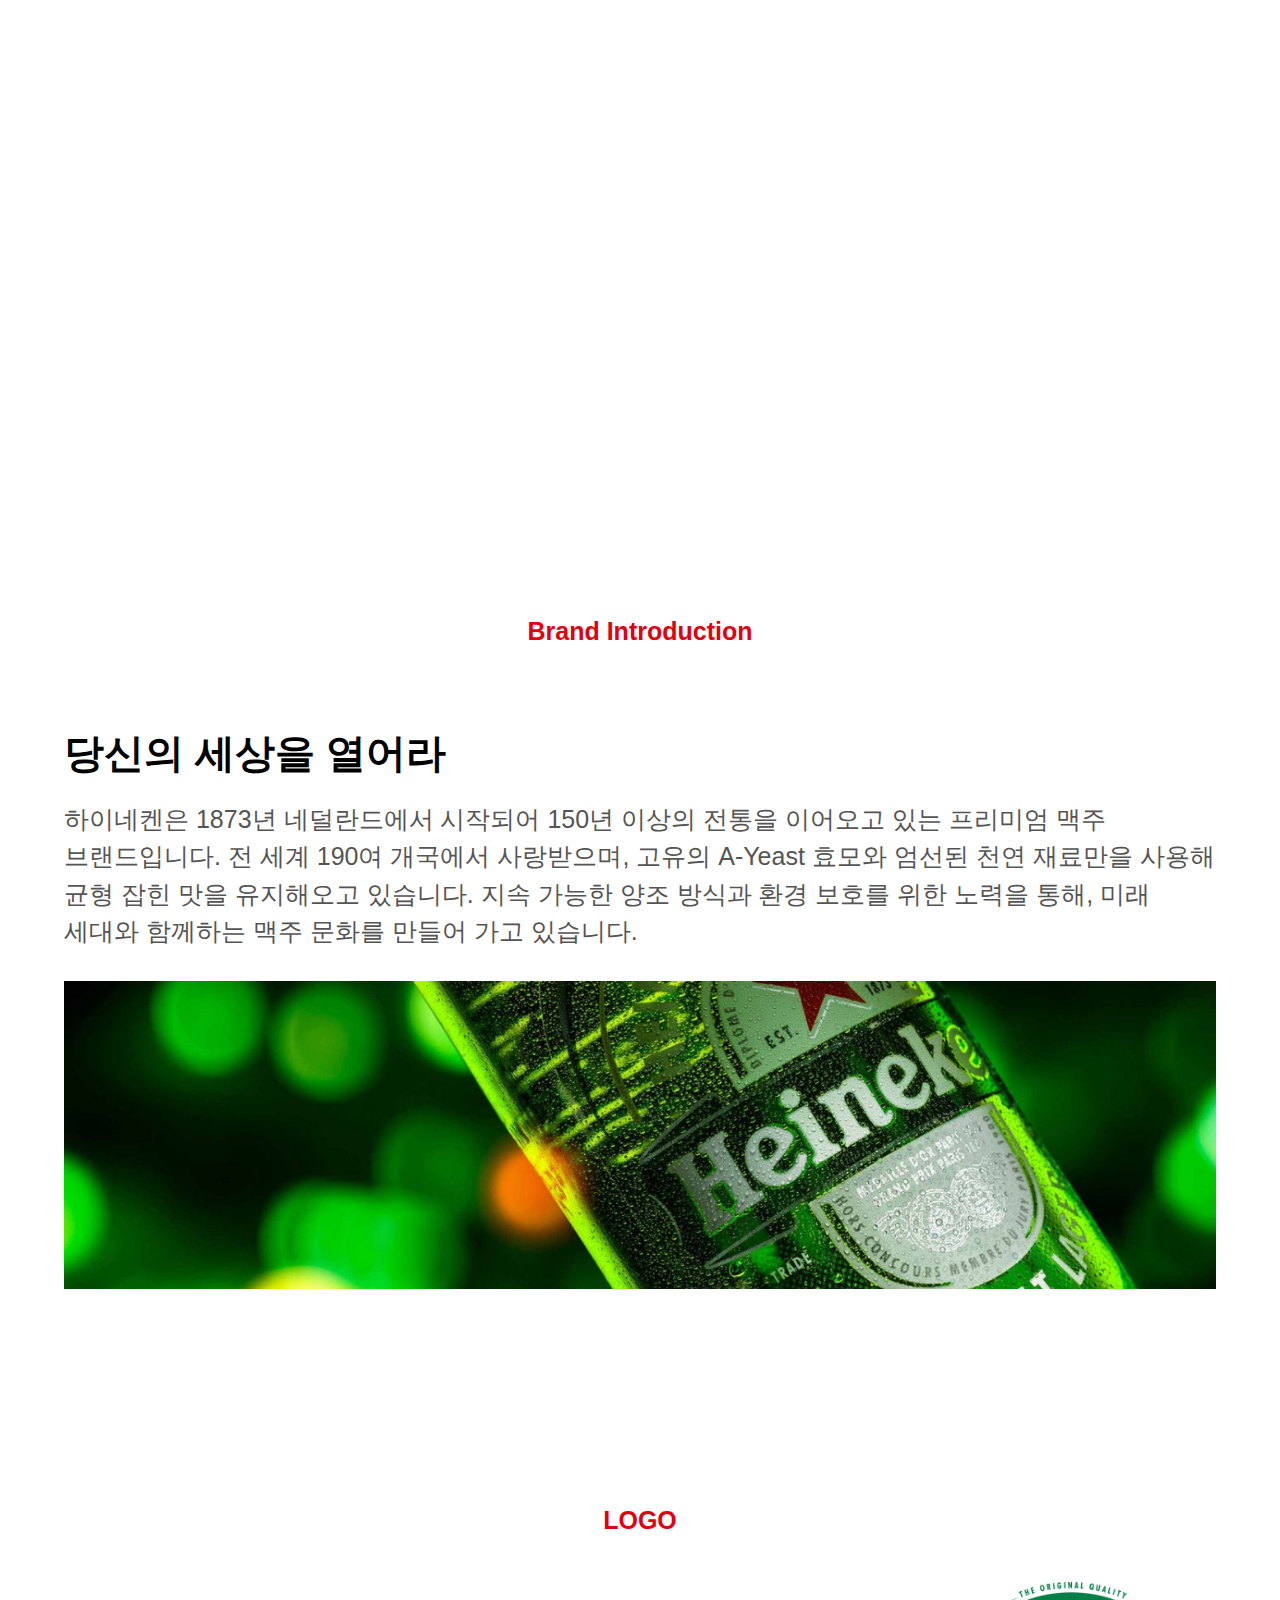
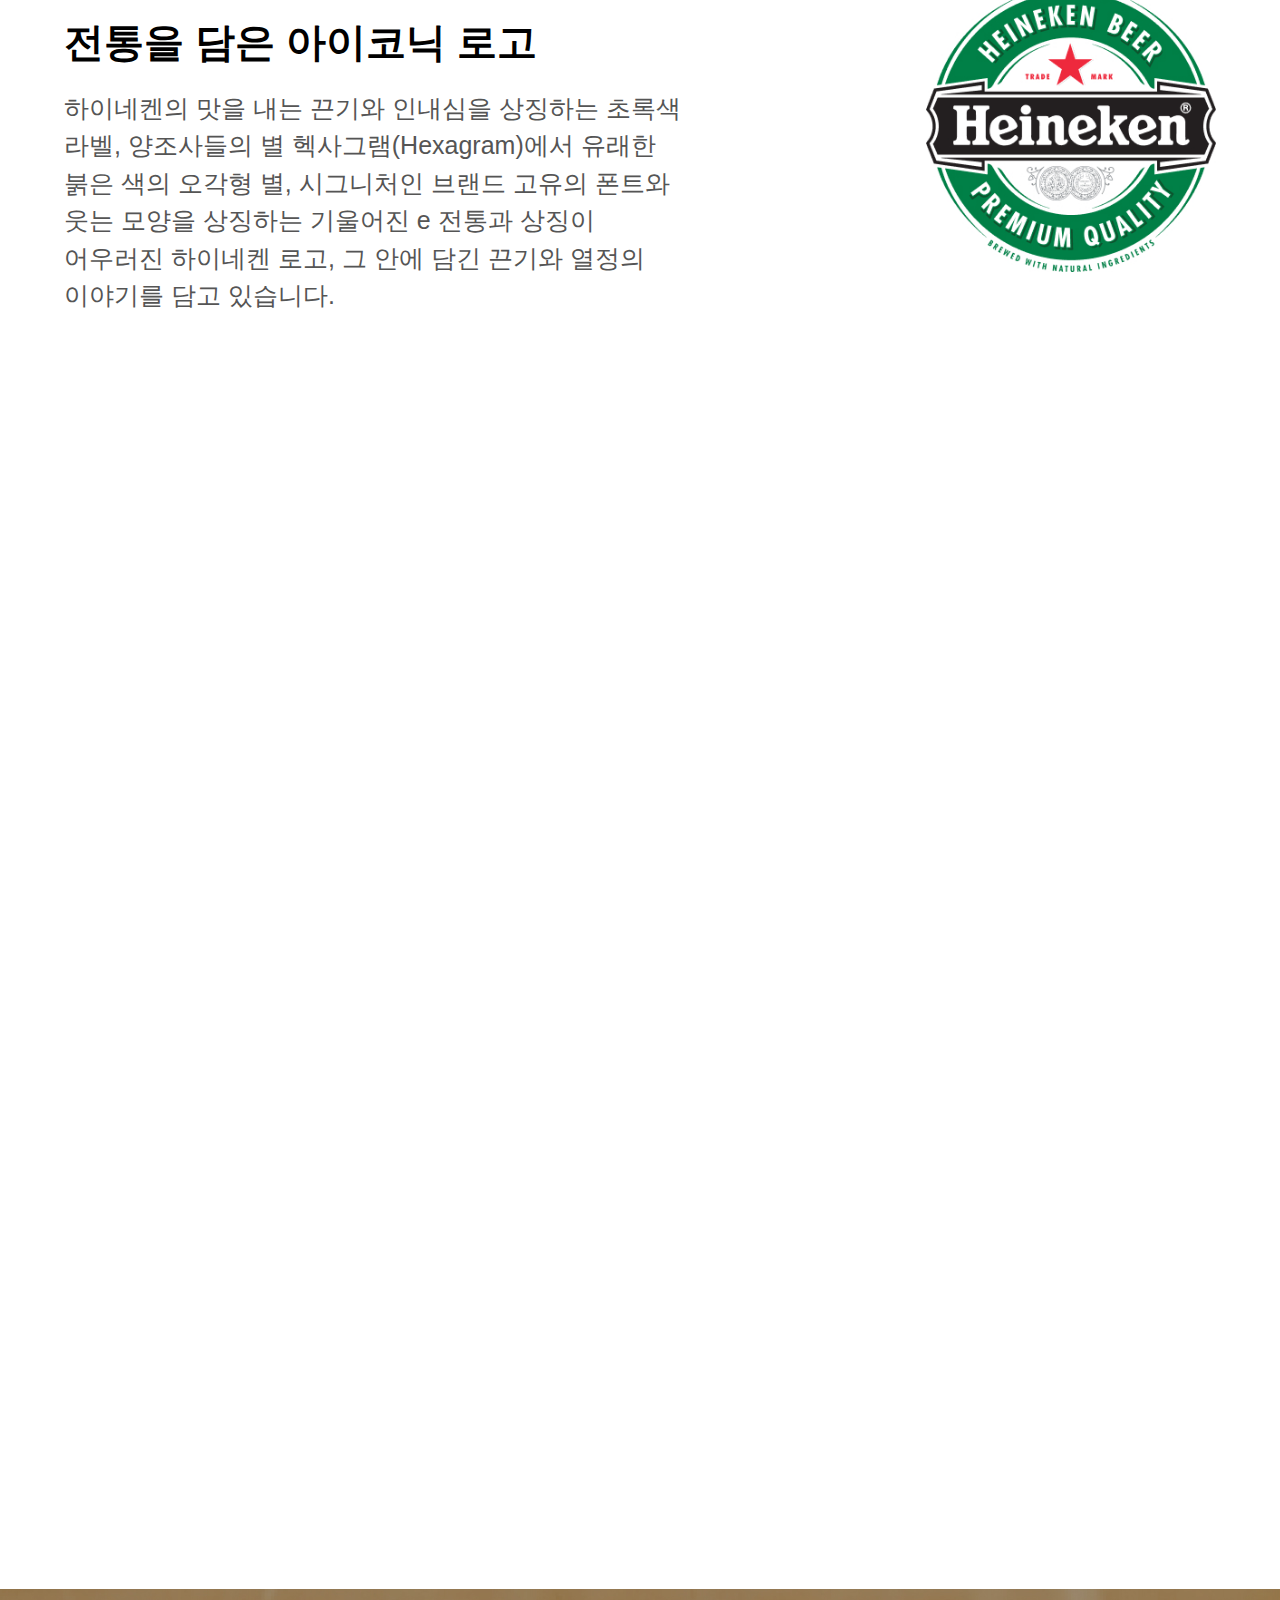
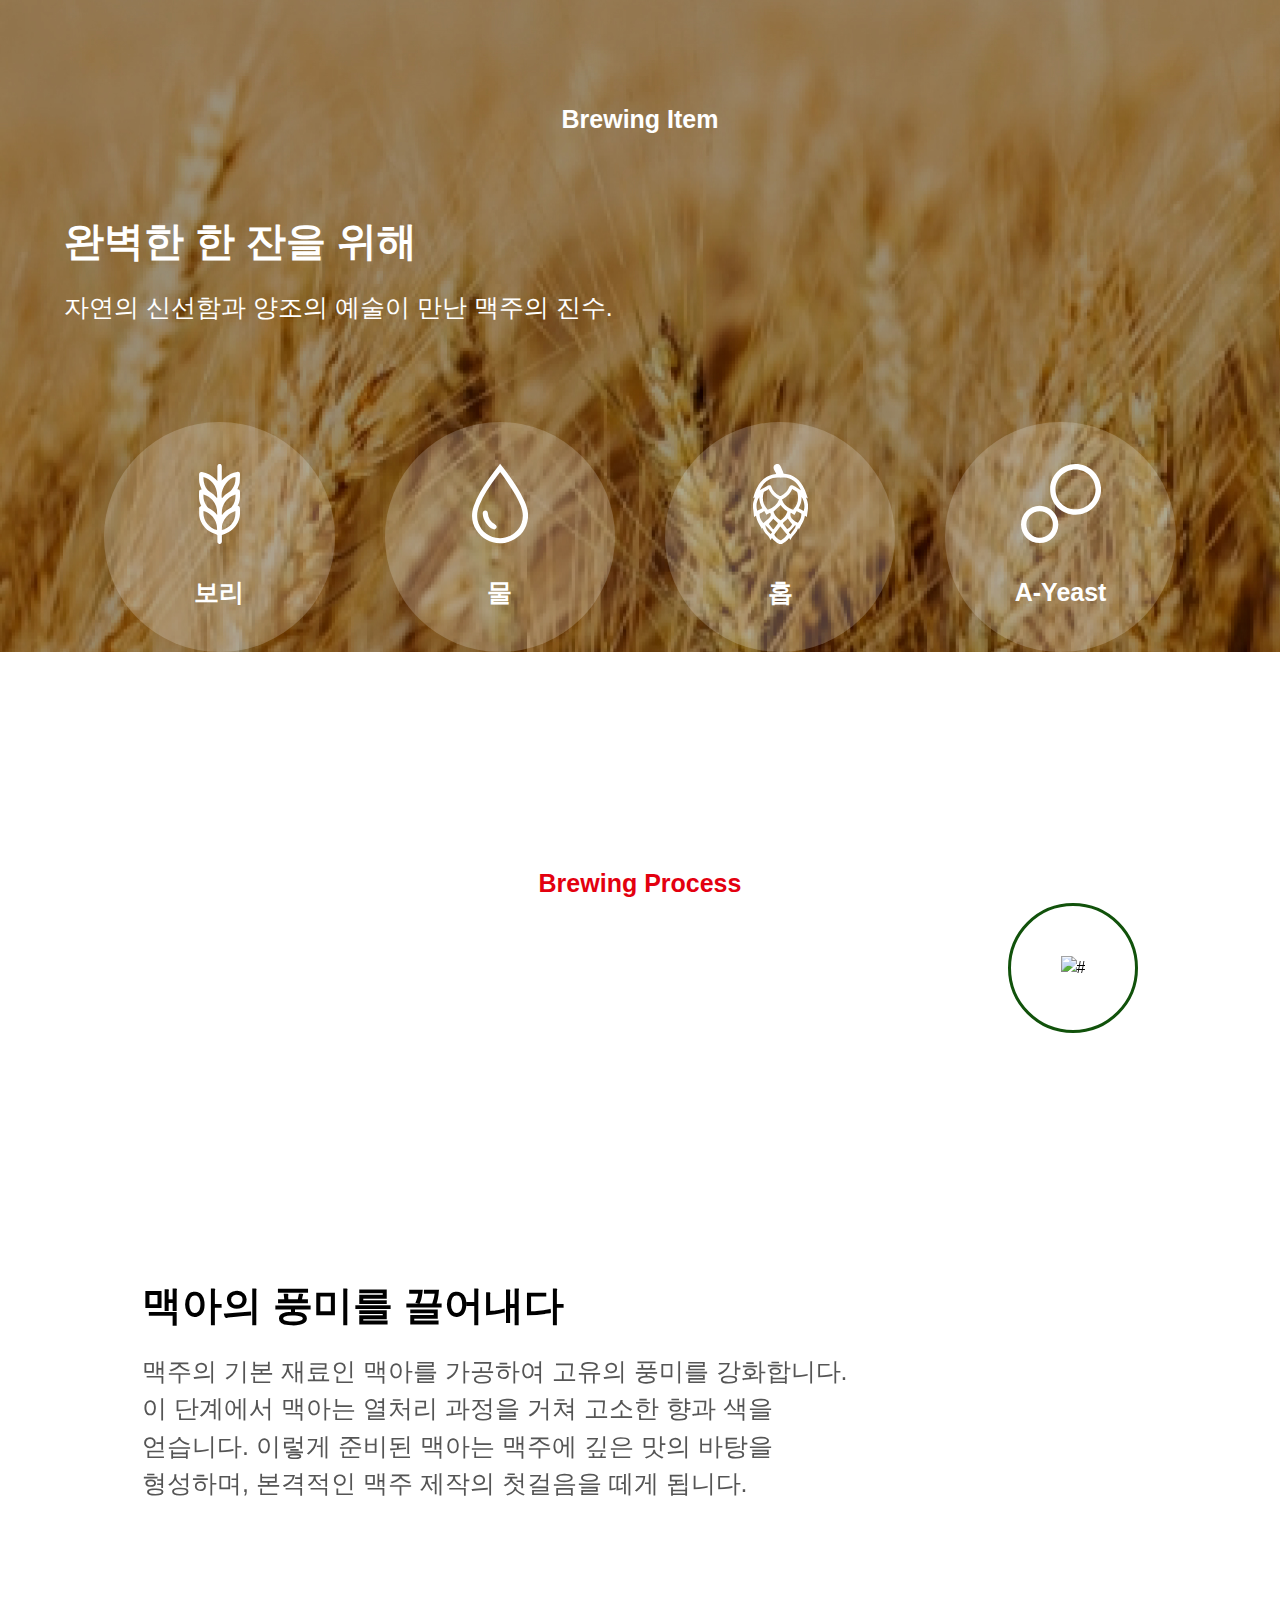
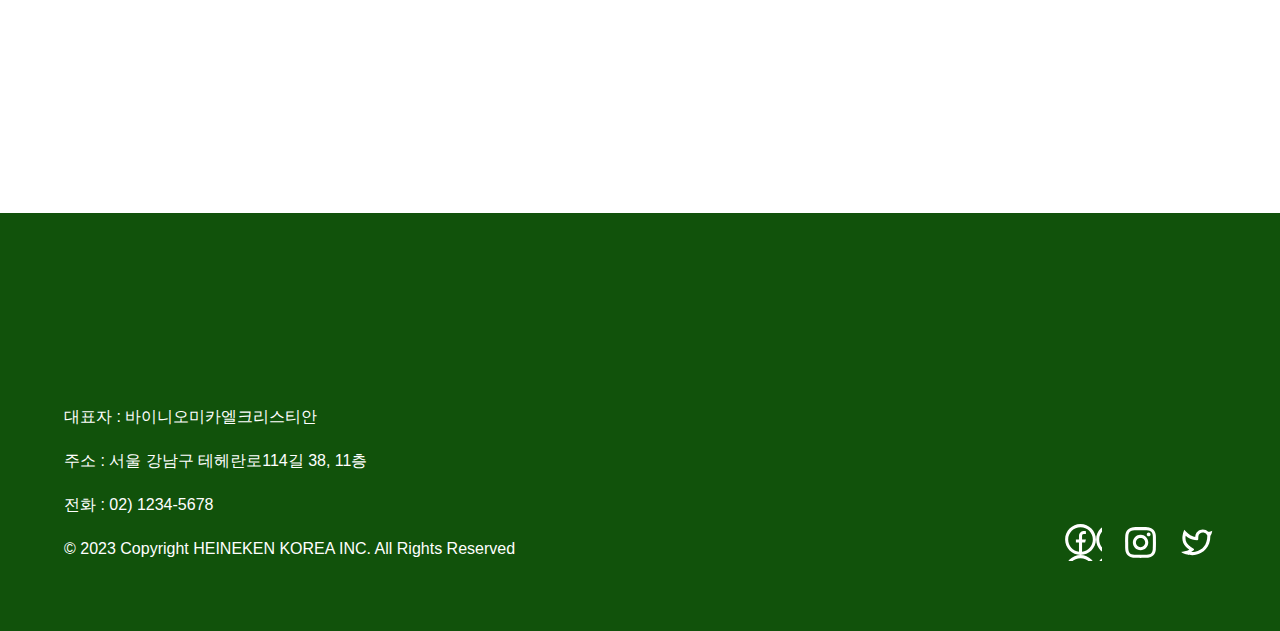
==== commit ec8d62f3: "반응형 + 모션" ====
--- a/brand.html
+++ b/brand.html
@@ -3,16 +3,39 @@
     <head>
         <meta charset="UTF-8" />
         <meta name="viewport" content="width=device-width, initial-scale=1.0" />
+
+        <!-- 기본 SEO 메타 태그 -->
+        <meta name="description" content="이야아아아야얍" />
+        <meta name="keywords" content="하이네켄, 하이네켄 맥주, 맥주, 맥주 양조, Formula-1, heineken" />
+        <link rel="canonical" href="https://haribo28.github.io/heineken/" />
+
+        <!-- Open Graph 메타 태그 (SNS 최적화) -->
+        <meta property="og:type" content="website" />
+        <meta property="og:title" content="heineken" />
+        <meta property="og:description" content="하이네켄®의 세계에 오신 것을 환영합니다" />
+        <meta property="og:url" content="https://haribo28.github.io/heineken/" />
+        <meta property="og:image" content="https://res.heraldm.com/content/image/2023/08/25/20230825000602_0.jpg" />
+
+        <!-- Twitter Card 메타 태그 -->
+        <meta name="twitter:card" content="summary_large_image" />
+        <meta name="twitter:title" content="heineken" />
+        <meta name="twitter:description" content="하이네켄®의 세계에 오신 것을 환영합니다" />
+        <meta name="twitter:image" content="https://res.heraldm.com/content/image/2023/08/25/20230825000602_0.jpg" />
+
         <title>heineken-brand</title>
 
         <link rel="shortcut icon" href="./img/favicon.png" type="image/x-icon" />
 
+        <link rel="stylesheet" href="https://unpkg.com/splitting/dist/splitting.css" />
+        <link href="https://unpkg.com/aos@2.3.1/dist/aos.css" rel="stylesheet" />
         <link rel="stylesheet" href="https://cdn.jsdelivr.net/npm/swiper@11/swiper-bundle.min.css" />
         <link rel="stylesheet" href="./css/reset.css" />
         <link rel="stylesheet" href="./css/common.css" />
         <link rel="stylesheet" href="./css/brand.css" />
 
         <script src="./js/jquery-3.7.1.min.js"></script>
+        <script src="https://unpkg.com/splitting/dist/splitting.min.js"></script>
+        <script src="https://unpkg.com/aos@2.3.1/dist/aos.js"></script>
         <script src="https://cdn.jsdelivr.net/npm/swiper@11/swiper-bundle.min.js"></script>
         <script src="https://cdn.jsdelivr.net/npm/gsap@3.12.5/dist/gsap.min.js"></script>
         <script src="https://cdn.jsdelivr.net/npm/gsap@3.12.5/dist/ScrollTrigger.min.js"></script>
@@ -23,22 +46,28 @@
     <body>
         <a href="#main" class="hidden">본문 바로가기</a>
 
-        <header id="header">
+        <header id="header" data-aos="fade-down">
             <div class="inner">
                 <nav>
-                    <h1 class="header-logo">
+                    <h1 class="header-logo" data-aos="fade-down" data-aos-delay="400">
                         <a href="index.html"><i class="hidden">heineken</i></a>
                     </h1>
                     <ul class="gnb">
-                        <li><a href="brand.html">브랜드</a></li>
-                        <li><a href="products.html">제품</a></li>
-                        <li><a href="events.html">이벤트</a></li>
-                        <li><a href="sponsorships.html">스폰서쉽</a></li>
+                        <li data-aos="fade-down" data-aos-delay="600"><a href="brand.html">브랜드</a></li>
+                        <li data-aos="fade-down" data-aos-delay="700"><a href="products.html">제품</a></li>
+                        <li data-aos="fade-down" data-aos-delay="800"><a href="events.html">이벤트</a></li>
+                        <li data-aos="fade-down" data-aos-delay="900"><a href="sponsorships.html">스폰서쉽</a></li>
                     </ul>
                     <div class="header-icon">
-                        <button class="lang"><i class="hidden">language</i></button>
-                        <button class="search"><i class="hidden">search</i></button>
-                        <button class="tablet-menu"><i class="hidden">tabletmenu</i></button>
+                        <button class="lang" data-aos="fade-down" data-aos-delay="1000">
+                            <i class="hidden">language</i>
+                        </button>
+                        <button class="search" data-aos="fade-down" data-aos-delay="1100">
+                            <i class="hidden">search</i>
+                        </button>
+                        <button class="tablet-menu" data-aos="fade-down" data-aos-delay="1200">
+                            <i class="hidden">tabletmenu</i>
+                        </button>
                     </div>
                 </nav>
             </div>
@@ -48,8 +77,10 @@
             <!-- s: sub-visual -->
             <section class="sub-visual">
                 <div class="inner">
-                    <h2 class="sub-sec-title">Brand</h2>
-                    <strong class="sub-main-title">세계 최고의 프리미엄, 라거 브랜드가 되기까지</strong>
+                    <h2 class="sub-sec-title" data-aos="fade-down" data-aos-delay="1400">Brand</h2>
+                    <strong class="sub-main-title" data-aos="fade-down" data-aos-delay="1600"
+                        >세계 최고의 프리미엄, 라거 브랜드가 되기까지</strong
+                    >
                 </div>
             </section>
             <!-- //e: sub-visual -->
--- a/css/common.css
+++ b/css/common.css
@@ -61,7 +61,8 @@
 
 #header {
     background: var(--main-color);
-    height: 14.5rem;
+    height: 40rem;
+    position: relative;
 }
 
 .inner {
@@ -155,9 +156,10 @@
 
 /* visual */
 .sub-visual {
-    background: var(--main-color);
-    padding-top: 7rem;
-    padding-bottom: 7.6rem;
+    /* background: var(--main-color); */
+    position: absolute;
+    top: 22%;
+    left: 13%;
 }
 
 .sub-sec-title {
@@ -270,6 +272,16 @@
     address {
         flex-direction: column;
         align-items: center;
-        gap: 2rem;
-    }
-}
+        gap: 3rem;
+    }
+}
+
+@media screen and (max-width: 400px) {
+    .main-title {
+        font-size: 3rem;
+    }
+
+    .sub-title {
+        font-size: 2rem;
+    }
+}
--- a/css/brand.css
+++ b/css/brand.css
@@ -21,8 +21,9 @@
 }
 
 .brand-logo figure {
-    width: 32rem;
-    height: 32rem;
+    /* width: 32rem; */
+    /* height: 32rem; */
+    aspect-ratio: 1/1;
 }
 
 .brand-flex {
@@ -45,7 +46,8 @@
 .brewing-bg {
     background: url(../img/sub-brewing-bg1.jpg);
     width: 100%;
-    height: 96.5rem;
+    /* height: 965px; */
+    aspect-ratio: 1/0.5;
     transition: 0.4s;
 }
 
@@ -72,7 +74,7 @@
 
 .brewing-flex button {
     width: 25rem;
-    height: 25rem;
+    aspect-ratio: 1/1;
     background: rgba(255, 255, 255, 0.2);
     border-radius: 50%;
     display: flex;
@@ -83,6 +85,7 @@
     cursor: pointer;
     border: 3px solid transparent;
     transition: 0.4s;
+    flex: 0 1 20%;
 }
 
 .brewing-flex button:active,
@@ -168,3 +171,9 @@
     justify-content: center;
     align-items: center;
 }
+
+@media screen and (max-width: 1280px) {
+    .inner {
+        width: 90%;
+    }
+}
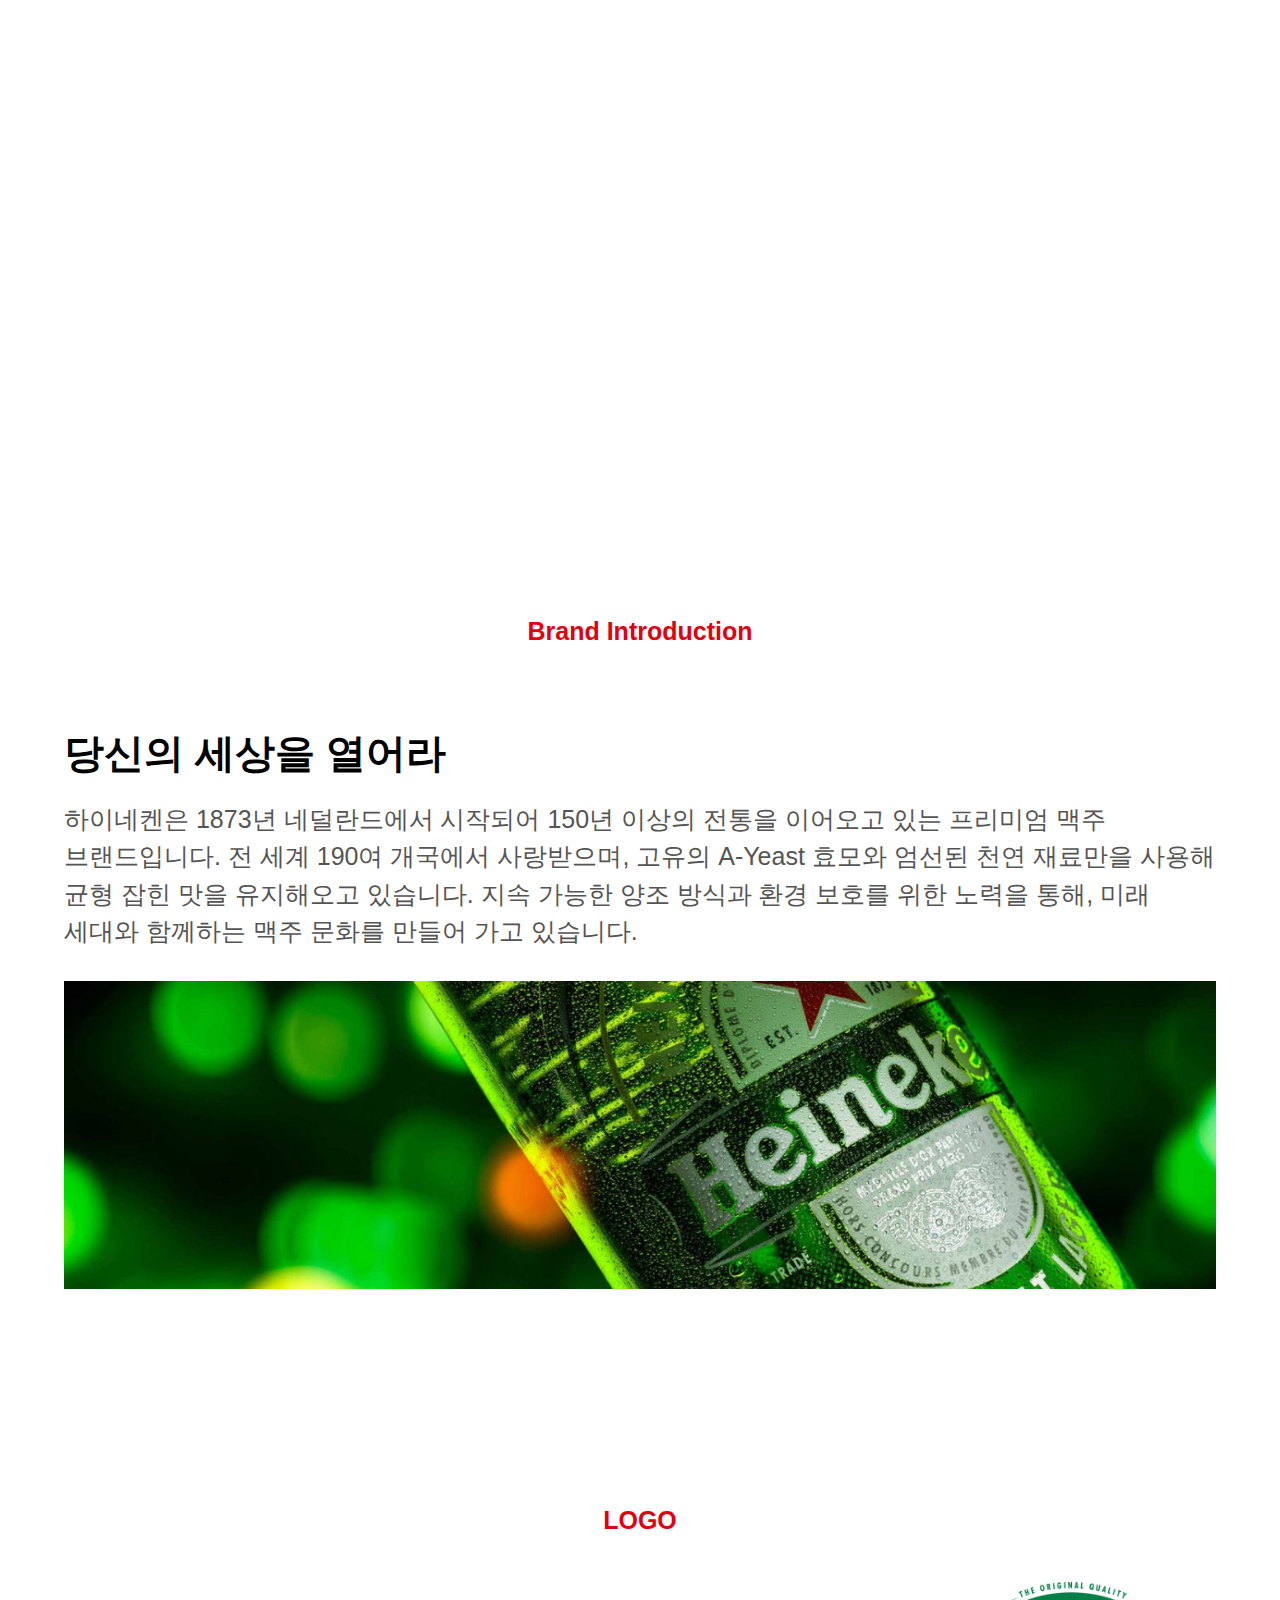
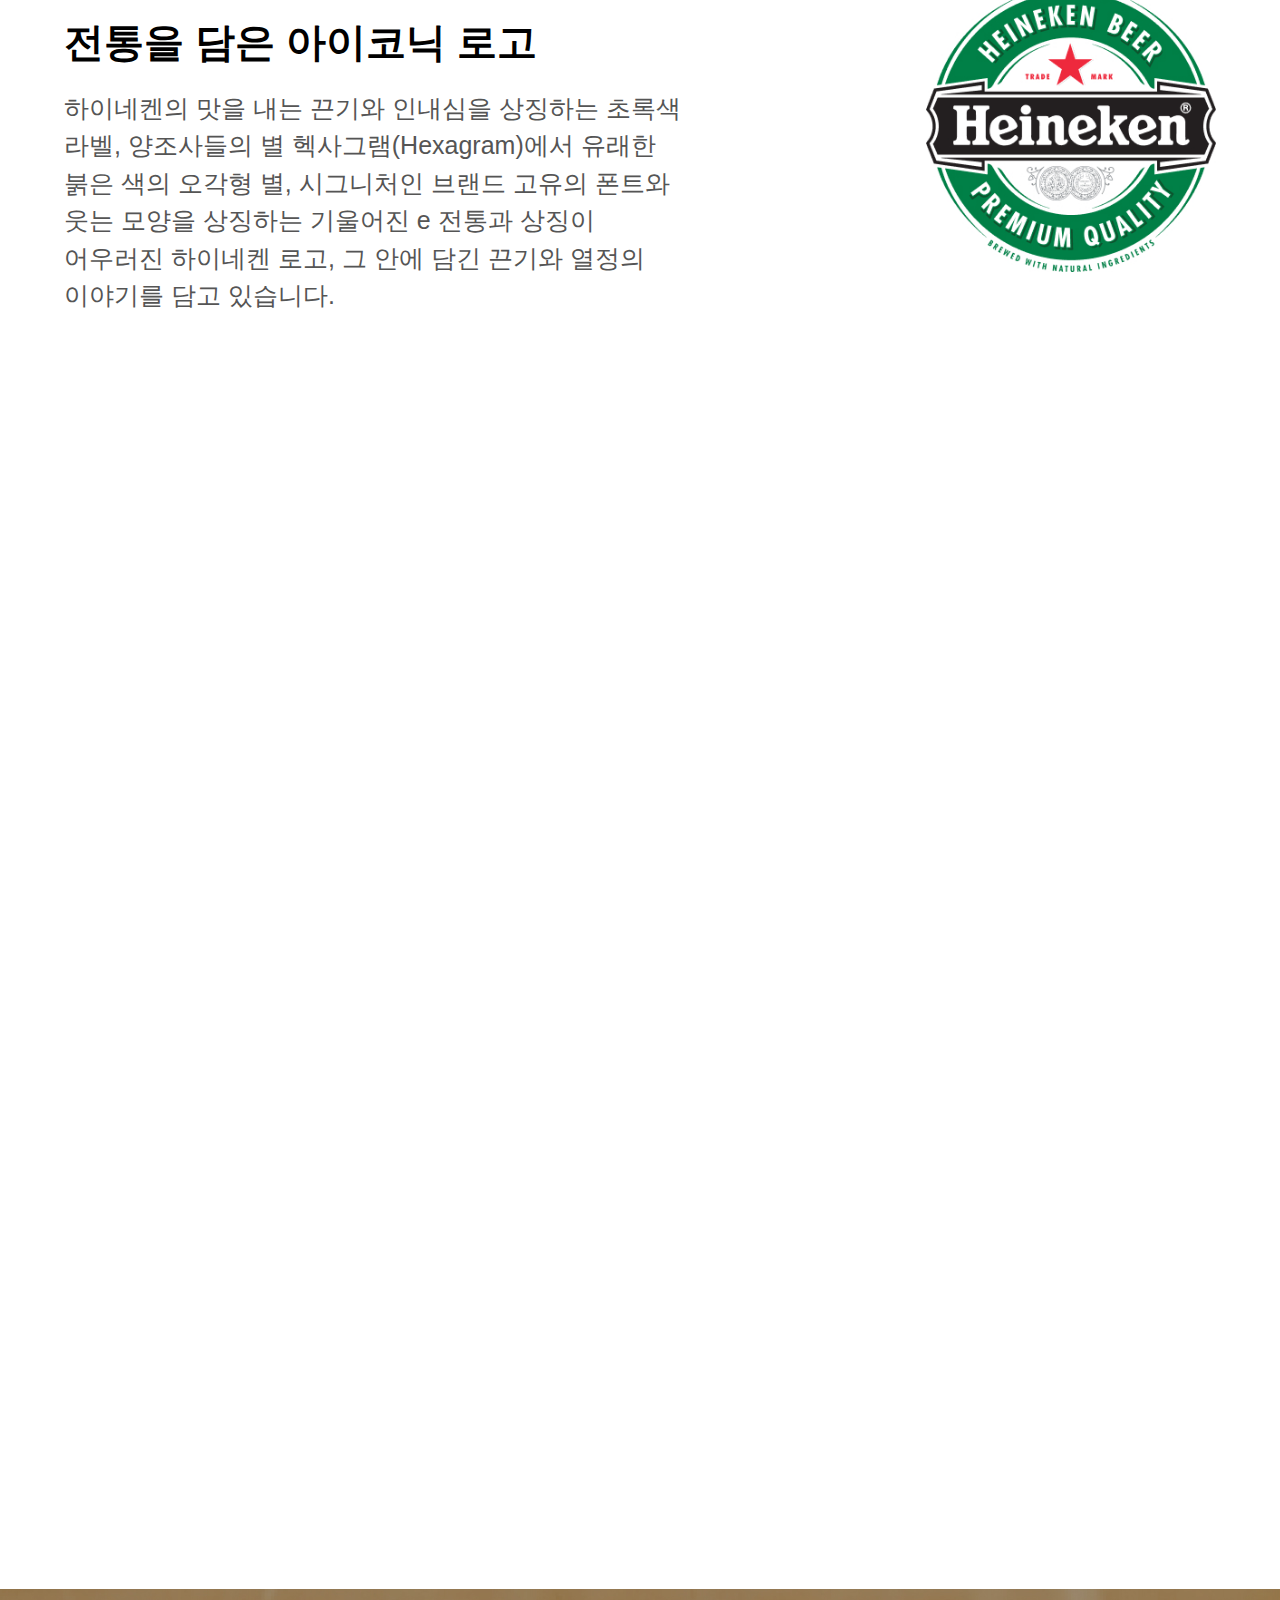
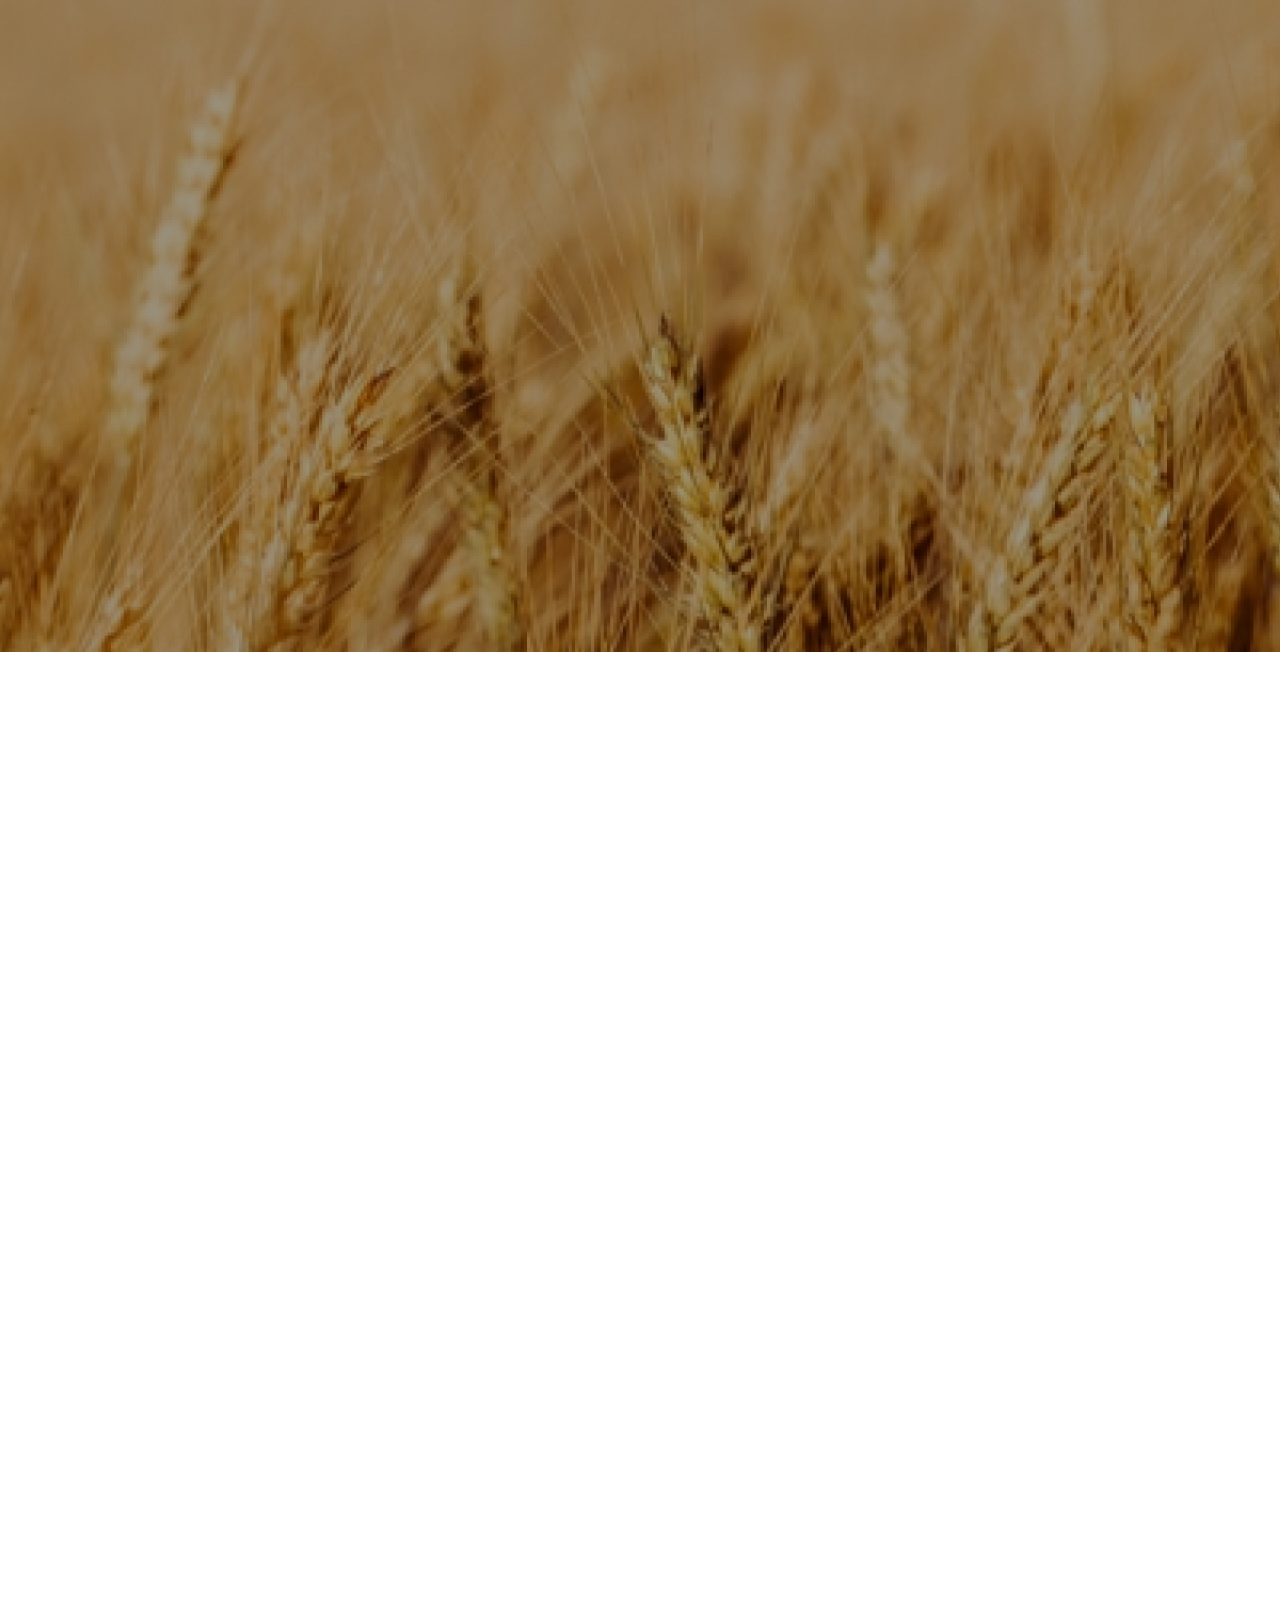
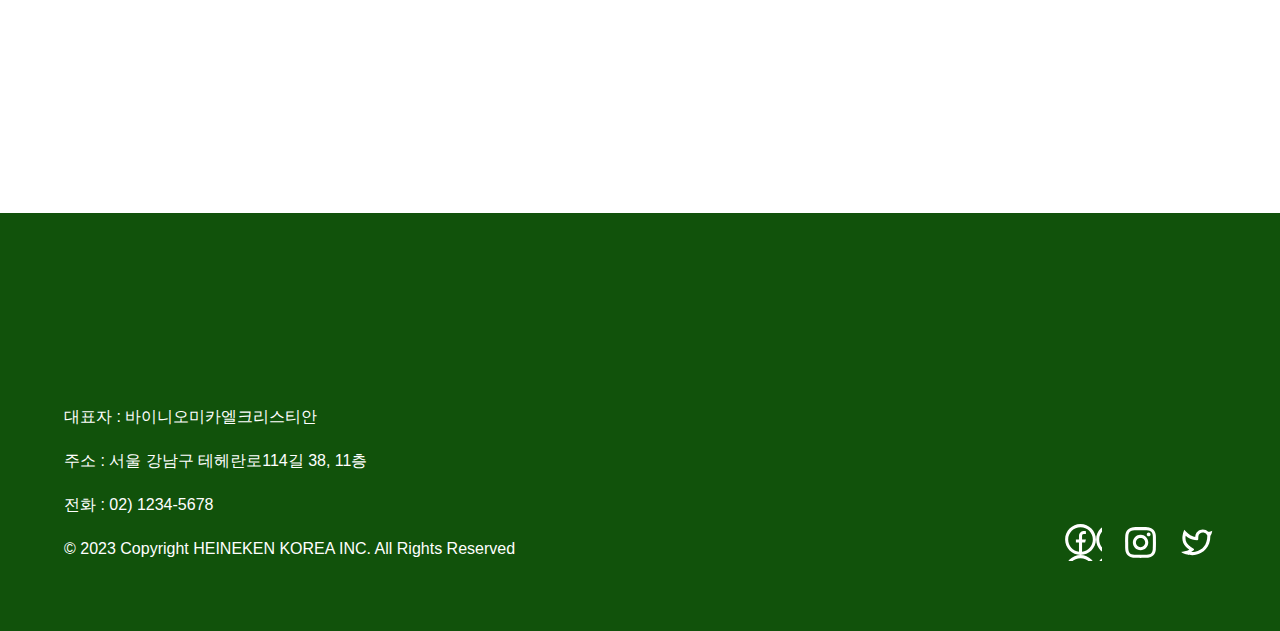
==== commit ba168af0: "서브페이지 모션" ====
--- a/brand.html
+++ b/brand.html
@@ -133,28 +133,32 @@
                 <div class="brewing-bg">
                     <div class="inner">
                         <div>
-                            <h3 class="sec-title">Brewing Item</h3>
+                            <h3 class="sec-title" data-aos="fade-down" data-aos-delay="400">Brewing Item</h3>
                             <div class="our-title">
-                                <h4 class="main-title">완벽한 한 잔을 위해</h4>
-                                <p class="sub-title">자연의 신선함과 양조의 예술이 만난 맥주의 진수.</p>
+                                <h4 class="main-title" data-aos="fade-down" data-aos-delay="500">
+                                    완벽한 한 잔을 위해
+                                </h4>
+                                <p class="sub-title" data-aos="fade-down" data-aos-delay="600">
+                                    자연의 신선함과 양조의 예술이 만난 맥주의 진수.
+                                </p>
                             </div>
                             <div class="brewing-flex">
-                                <button type="button">
+                                <button type="button" data-aos="fade-down" data-aos-delay="800">
                                     <figure><img src="./img/sub-brand-icon1.svg" alt="보리" /></figure>
                                     <p>보리</p>
                                 </button>
 
-                                <button type="button">
+                                <button type="button" data-aos="fade-down" data-aos-delay="900">
                                     <figure><img src="./img/sub-brand-icon2.svg" alt="물" /></figure>
                                     <p>물</p>
                                 </button>
 
-                                <button type="button">
+                                <button type="button" data-aos="fade-down" data-aos-delay="1000">
                                     <figure><img src="./img/sub-brand-icon3.svg" alt="홉" /></figure>
                                     <p>홉</p>
                                 </button>
 
-                                <button type="button">
+                                <button type="button" data-aos="fade-down" data-aos-delay="1100">
                                     <figure><img src="./img/sub-brand-icon4.svg" alt="A-Yeast" /></figure>
                                     <p>A-Yeast</p>
                                 </button>
@@ -168,9 +172,9 @@
             <!-- s:brewing-process -->
             <section class="brewing-process">
                 <div class="inner">
-                    <h3 class="sec-title">Brewing Process</h3>
+                    <h3 class="sec-title" data-aos="fade-down" data-aos-delay="500">Brewing Process</h3>
                     <div class="brewing-process-flex">
-                        <div class="swiper brewing-text-swiper">
+                        <div class="swiper brewing-text-swiper" data-aos="fade-up" data-aos-delay="700">
                             <div class="swiper-wrapper">
                                 <div class="swiper-slide brewing-text">
                                     <h4 class="main-title">맥아의 풍미를 끌어내다</h4>
@@ -227,7 +231,7 @@
                             </div>
                         </div>
 
-                        <div class="swiper brewing-icon-swiper">
+                        <div class="swiper brewing-icon-swiper" data-aos="fade-up" data-aos-delay="800">
                             <div class="swiper-wrapper brewing-icon-container">
                                 <div class="swiper-slide brewing-icon">
                                     <figure><img src="./img/brewing-img1.svg" alt="#" /></figure>
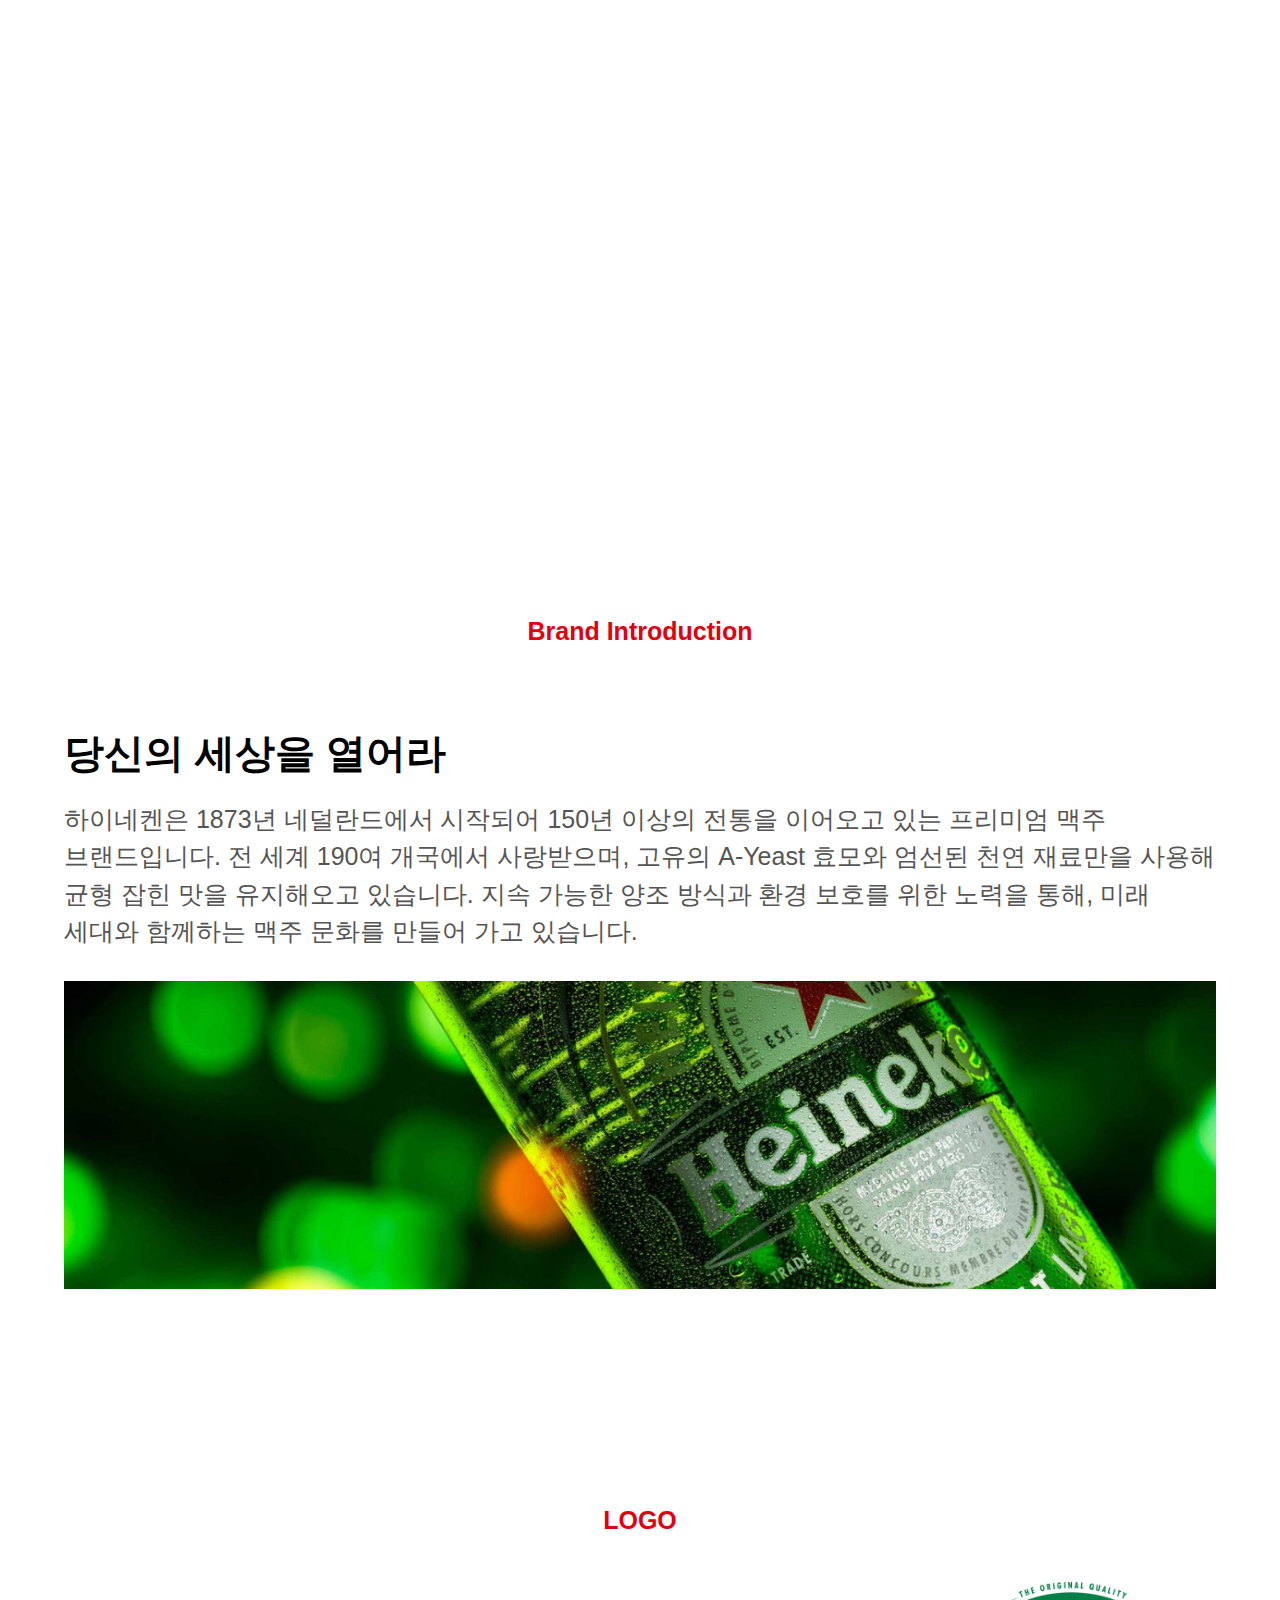
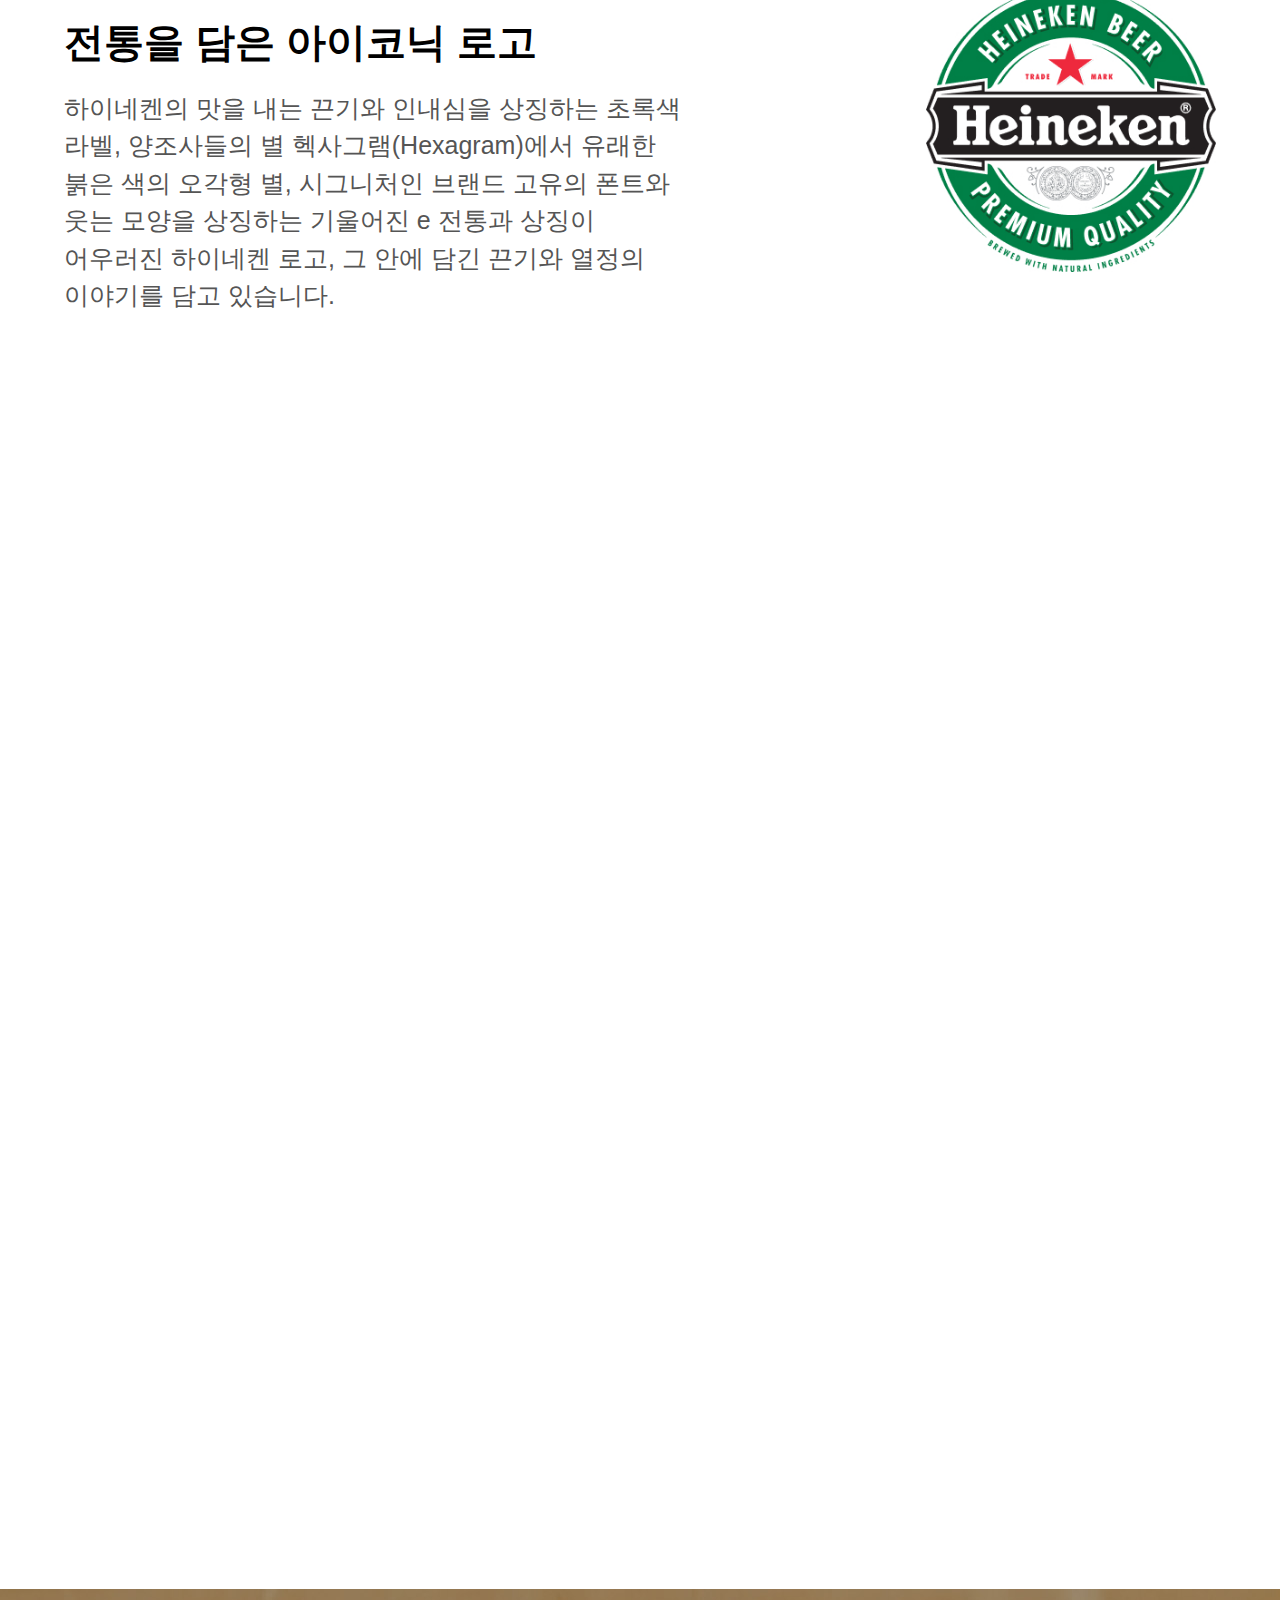
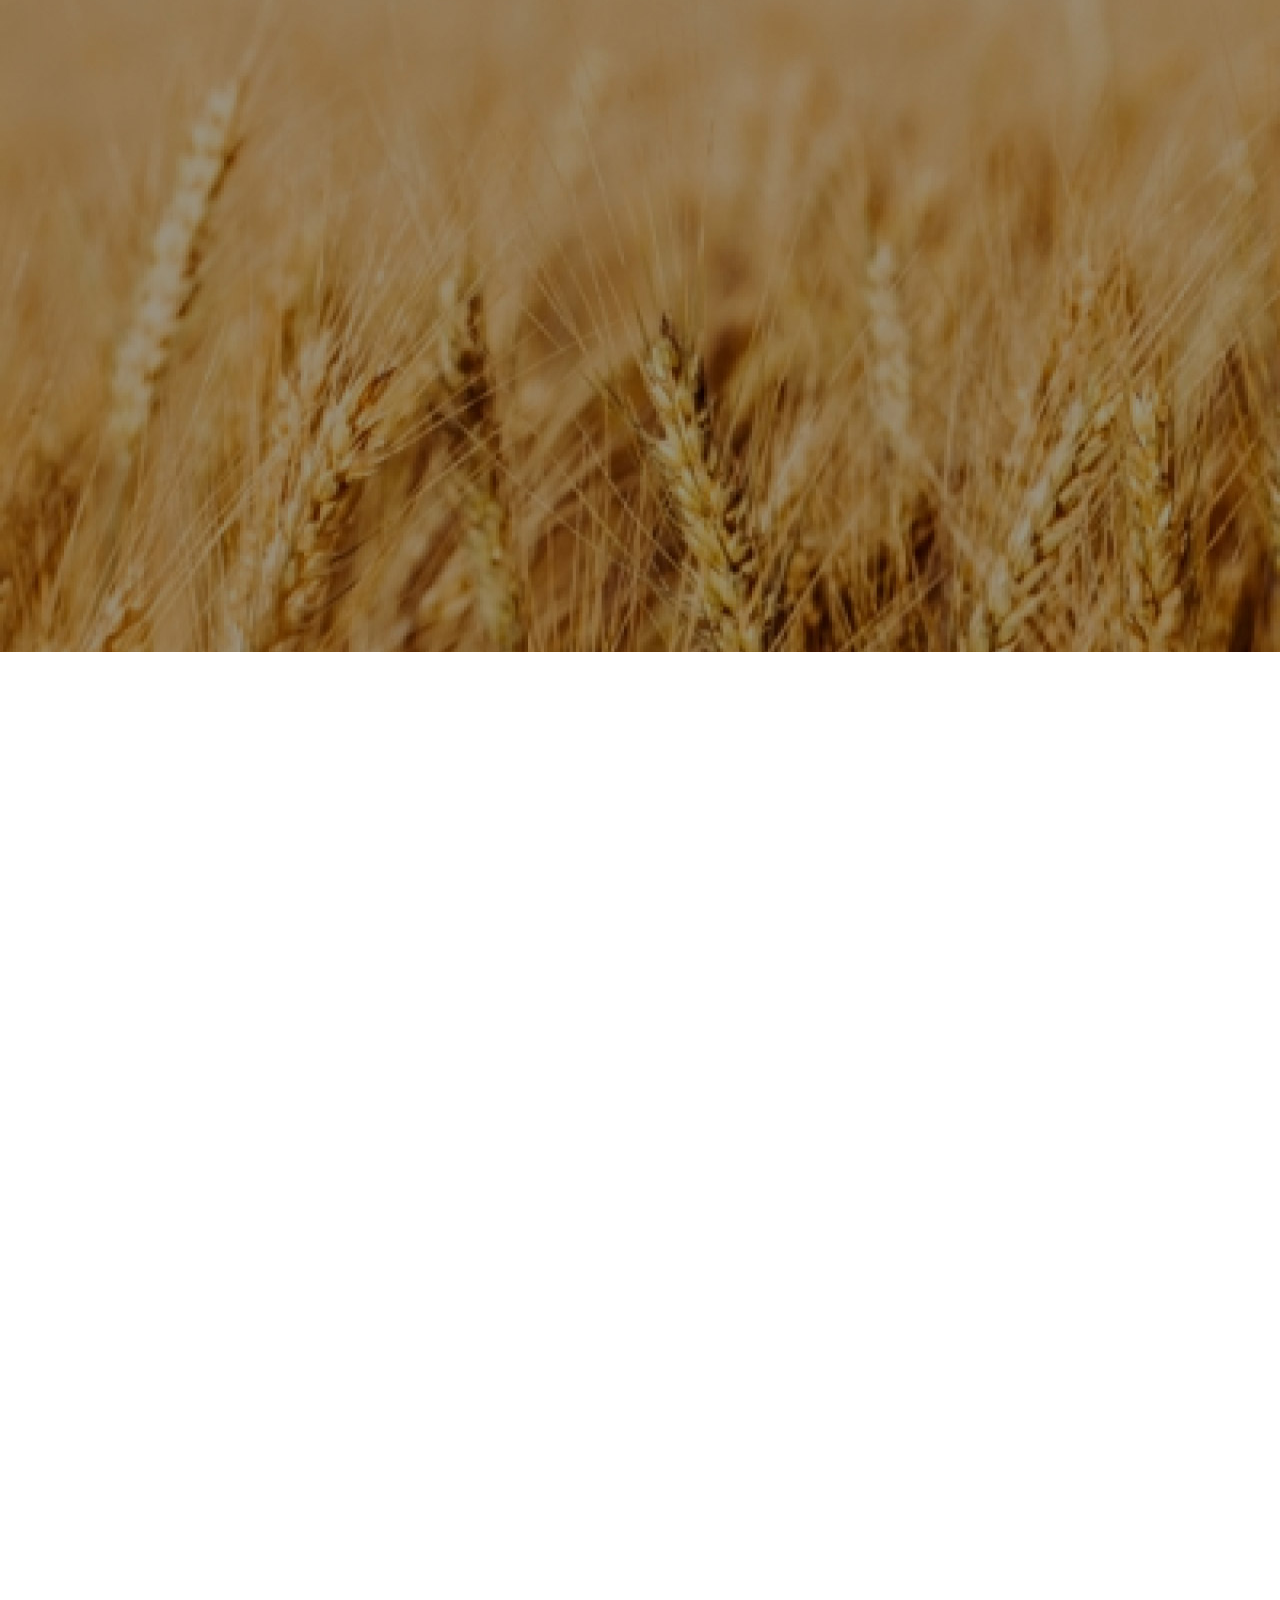
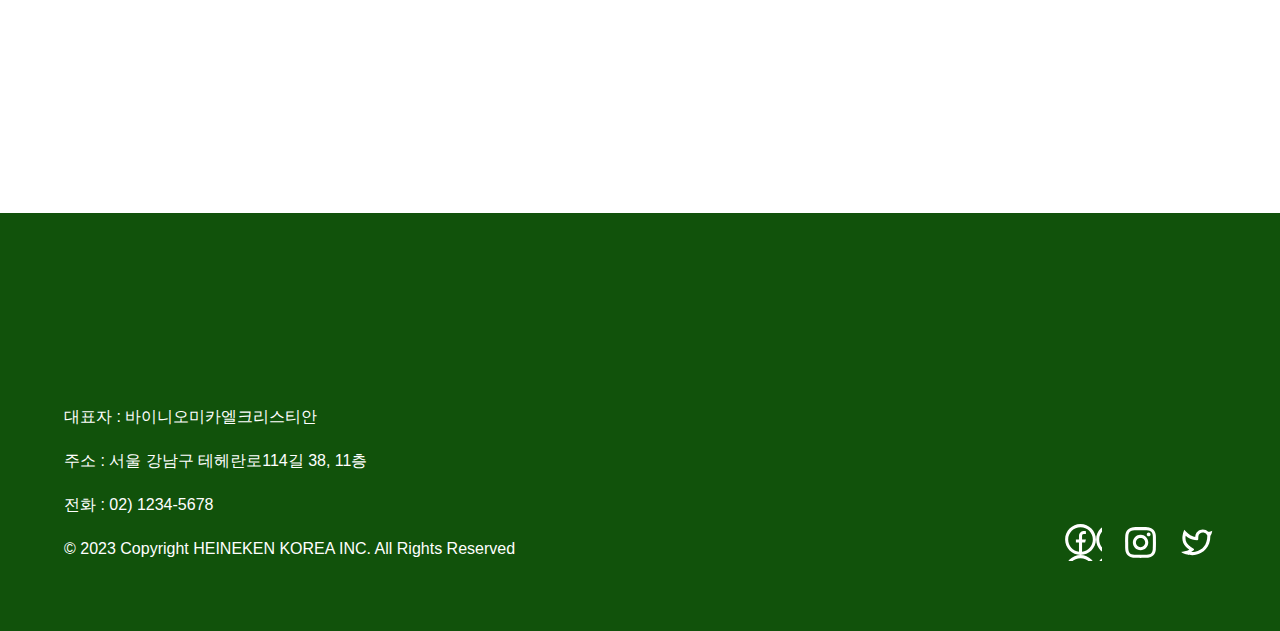
==== commit 121652d6: "서브페이지 브랜드 아이콘 수정" ====
--- a/brand.html
+++ b/brand.html
@@ -1,283 +1,295 @@
 <!DOCTYPE html>
 <html lang="ko">
-    <head>
-        <meta charset="UTF-8" />
-        <meta name="viewport" content="width=device-width, initial-scale=1.0" />
-
-        <!-- 기본 SEO 메타 태그 -->
-        <meta name="description" content="이야아아아야얍" />
-        <meta name="keywords" content="하이네켄, 하이네켄 맥주, 맥주, 맥주 양조, Formula-1, heineken" />
-        <link rel="canonical" href="https://haribo28.github.io/heineken/" />
-
-        <!-- Open Graph 메타 태그 (SNS 최적화) -->
-        <meta property="og:type" content="website" />
-        <meta property="og:title" content="heineken" />
-        <meta property="og:description" content="하이네켄®의 세계에 오신 것을 환영합니다" />
-        <meta property="og:url" content="https://haribo28.github.io/heineken/" />
-        <meta property="og:image" content="https://res.heraldm.com/content/image/2023/08/25/20230825000602_0.jpg" />
-
-        <!-- Twitter Card 메타 태그 -->
-        <meta name="twitter:card" content="summary_large_image" />
-        <meta name="twitter:title" content="heineken" />
-        <meta name="twitter:description" content="하이네켄®의 세계에 오신 것을 환영합니다" />
-        <meta name="twitter:image" content="https://res.heraldm.com/content/image/2023/08/25/20230825000602_0.jpg" />
-
-        <title>heineken-brand</title>
-
-        <link rel="shortcut icon" href="./img/favicon.png" type="image/x-icon" />
-
-        <link rel="stylesheet" href="https://unpkg.com/splitting/dist/splitting.css" />
-        <link href="https://unpkg.com/aos@2.3.1/dist/aos.css" rel="stylesheet" />
-        <link rel="stylesheet" href="https://cdn.jsdelivr.net/npm/swiper@11/swiper-bundle.min.css" />
-        <link rel="stylesheet" href="./css/reset.css" />
-        <link rel="stylesheet" href="./css/common.css" />
-        <link rel="stylesheet" href="./css/brand.css" />
-
-        <script src="./js/jquery-3.7.1.min.js"></script>
-        <script src="https://unpkg.com/splitting/dist/splitting.min.js"></script>
-        <script src="https://unpkg.com/aos@2.3.1/dist/aos.js"></script>
-        <script src="https://cdn.jsdelivr.net/npm/swiper@11/swiper-bundle.min.js"></script>
-        <script src="https://cdn.jsdelivr.net/npm/gsap@3.12.5/dist/gsap.min.js"></script>
-        <script src="https://cdn.jsdelivr.net/npm/gsap@3.12.5/dist/ScrollTrigger.min.js"></script>
-        <script src="./js/common.js" defer></script>
-        <script src="./js/brand.js" defer></script>
-    </head>
-
-    <body>
-        <a href="#main" class="hidden">본문 바로가기</a>
-
-        <header id="header" data-aos="fade-down">
-            <div class="inner">
-                <nav>
-                    <h1 class="header-logo" data-aos="fade-down" data-aos-delay="400">
-                        <a href="index.html"><i class="hidden">heineken</i></a>
-                    </h1>
-                    <ul class="gnb">
-                        <li data-aos="fade-down" data-aos-delay="600"><a href="brand.html">브랜드</a></li>
-                        <li data-aos="fade-down" data-aos-delay="700"><a href="products.html">제품</a></li>
-                        <li data-aos="fade-down" data-aos-delay="800"><a href="events.html">이벤트</a></li>
-                        <li data-aos="fade-down" data-aos-delay="900"><a href="sponsorships.html">스폰서쉽</a></li>
-                    </ul>
-                    <div class="header-icon">
-                        <button class="lang" data-aos="fade-down" data-aos-delay="1000">
-                            <i class="hidden">language</i>
-                        </button>
-                        <button class="search" data-aos="fade-down" data-aos-delay="1100">
-                            <i class="hidden">search</i>
-                        </button>
-                        <button class="tablet-menu" data-aos="fade-down" data-aos-delay="1200">
-                            <i class="hidden">tabletmenu</i>
-                        </button>
-                    </div>
-                </nav>
-            </div>
-        </header>
-
-        <main id="main">
-            <!-- s: sub-visual -->
-            <section class="sub-visual">
-                <div class="inner">
-                    <h2 class="sub-sec-title" data-aos="fade-down" data-aos-delay="1400">Brand</h2>
-                    <strong class="sub-main-title" data-aos="fade-down" data-aos-delay="1600"
-                        >세계 최고의 프리미엄, 라거 브랜드가 되기까지</strong
-                    >
-                </div>
-            </section>
-            <!-- //e: sub-visual -->
-
-            <!-- s: brand-introduction -->
-            <section class="brand brand-introduction">
-                <div class="inner">
-                    <h3 class="sec-title">Brand Introduction</h3>
-                    <div class="our-title">
-                        <h4 class="main-title">당신의 세상을 열어라</h4>
-                        <p class="sub-title">
-                            하이네켄은 1873년 네덜란드에서 시작되어 150년 이상의 전통을 이어오고 있는 프리미엄 맥주
-                            브랜드입니다. 전 세계 190여 개국에서 사랑받으며, 고유의 A-Yeast 효모와 엄선된 천연 재료만을
-                            사용해 균형 잡힌 맛을 유지해오고 있습니다. 지속 가능한 양조 방식과 환경 보호를 위한 노력을
-                            통해, 미래 세대와 함께하는 맥주 문화를 만들어 가고 있습니다.
-                        </p>
-                    </div>
-
-                    <figure>
-                        <img src="./img/sub-brand-banner.jpg" alt="당신의 세상을 열어라" />
-                    </figure>
-                </div>
-            </section>
-            <!-- //e: brand-introduction -->
-
-            <!-- s:logo -->
-            <section class="brand brand-logo">
-                <div class="inner">
-                    <h3 class="sec-title">LOGO</h3>
-                    <div class="brand-flex">
-                        <div class="our-title">
-                            <h4 class="main-title">전통을 담은 아이코닉 로고</h4>
-                            <p class="sub-title">
-                                하이네켄의 맛을 내는 끈기와 인내심을 상징하는 초록색 라벨, 양조사들의 별
-                                헥사그램(Hexagram)에서 유래한 붉은 색의 오각형 별, 시그니처인 브랜드 고유의 폰트와 웃는
-                                모양을 상징하는 기울어진 e 전통과 상징이 어우러진 하이네켄 로고, 그 안에 담긴 끈기와
-                                열정의 이야기를 담고 있습니다.
-                            </p>
-                        </div>
-                        <figure>
-                            <img src="./img/sub-brand-logo.jpg" alt="전통을 담은 아이코닉 로고" />
-                        </figure>
-                    </div>
-                </div>
-            </section>
-            <!-- //e:logo -->
-
-            <!-- s:brewing-item -->
-            <section class="brewing-item">
-                <div class="brewing-bg">
-                    <div class="inner">
-                        <div>
-                            <h3 class="sec-title" data-aos="fade-down" data-aos-delay="400">Brewing Item</h3>
-                            <div class="our-title">
-                                <h4 class="main-title" data-aos="fade-down" data-aos-delay="500">
-                                    완벽한 한 잔을 위해
-                                </h4>
-                                <p class="sub-title" data-aos="fade-down" data-aos-delay="600">
-                                    자연의 신선함과 양조의 예술이 만난 맥주의 진수.
-                                </p>
-                            </div>
-                            <div class="brewing-flex">
-                                <button type="button" data-aos="fade-down" data-aos-delay="800">
-                                    <figure><img src="./img/sub-brand-icon1.svg" alt="보리" /></figure>
-                                    <p>보리</p>
-                                </button>
-
-                                <button type="button" data-aos="fade-down" data-aos-delay="900">
-                                    <figure><img src="./img/sub-brand-icon2.svg" alt="물" /></figure>
-                                    <p>물</p>
-                                </button>
-
-                                <button type="button" data-aos="fade-down" data-aos-delay="1000">
-                                    <figure><img src="./img/sub-brand-icon3.svg" alt="홉" /></figure>
-                                    <p>홉</p>
-                                </button>
-
-                                <button type="button" data-aos="fade-down" data-aos-delay="1100">
-                                    <figure><img src="./img/sub-brand-icon4.svg" alt="A-Yeast" /></figure>
-                                    <p>A-Yeast</p>
-                                </button>
-                            </div>
-                        </div>
-                    </div>
-                </div>
-            </section>
-            <!-- //e:brewing-item -->
-
-            <!-- s:brewing-process -->
-            <section class="brewing-process">
-                <div class="inner">
-                    <h3 class="sec-title" data-aos="fade-down" data-aos-delay="500">Brewing Process</h3>
-                    <div class="brewing-process-flex">
-                        <div class="swiper brewing-text-swiper" data-aos="fade-up" data-aos-delay="700">
-                            <div class="swiper-wrapper">
-                                <div class="swiper-slide brewing-text">
-                                    <h4 class="main-title">맥아의 풍미를 끌어내다</h4>
-                                    <p class="sub-title">
-                                        맥주의 기본 재료인 맥아를 가공하여 고유의 풍미를 강화합니다. 이 단계에서 맥아는
-                                        열처리 과정을 거쳐 고소한 향과 색을 얻습니다. 이렇게 준비된 맥아는 맥주에 깊은
-                                        맛의 바탕을 형성하며, 본격적인 맥주 제작의 첫걸음을 떼게 됩니다.
-                                    </p>
-                                </div>
-                                <div class="swiper-slide brewing-text">
-                                    <h4 class="main-title">물과 맥아의 만남, 당화</h4>
-                                    <p class="sub-title">
-                                        가공된 맥아와 물을 섞어 당으로 변환하는 당화 과정을 거칩니다. 적절한 온도와
-                                        시간을 조절해 맥주에 적당한 단맛과 풍미를 부여합니다. 이 단계에서 발생한 당분이
-                                        나중에 발효되어 알코올로 변환되며, 맥주의 독특한 맛을 만들기 위한 준비가
-                                        이루어집니다.
-                                    </p>
-                                </div>
-                                <div class="swiper-slide brewing-text">
-                                    <h4 class="main-title">홉 추가로 시원함 더하기</h4>
-                                    <p class="sub-title">
-                                        맥아즙에 홉을 추가해 특유의 쓴맛과 향을 더합니다. 홉은 맥주의 방부제 역할을
-                                        하며, 균형 잡힌 쓴맛과 시원한 향이 맥주의 개성을 결정하는 중요한 요소입니다.
-                                        홉의 종류와 양, 그리고 추가하는 시기에 따라 맥주의 향과 맛이 달라집니다.
-                                    </p>
-                                </div>
-                                <div class="swiper-slide brewing-text">
-                                    <h4 class="main-title">열처리로 맛을 고정하다</h4>
-                                    <p class="sub-title">
-                                        당화가 끝난 맥아즙을 고온으로 가열하여 효소 작용을 멈추고, 잡균을 제거해 위생을
-                                        유지합니다. 이 과정에서 맥아즙의 농도와 맛이 안정화되어 맥주 제조의 기초를
-                                        탄탄하게 다집니다. 열처리는 맥주가 일정한 품질을 유지하도록 돕는 필수적인
-                                        단계입니다.
-                                    </p>
-                                </div>
-                                <div class="swiper-slide brewing-text">
-                                    <h4 class="main-title">하이네켄만의 A-Yeast</h4>
-                                    <p class="sub-title">
-                                        적정한 온도에서 하이네켄의 특별한 에이-이스트(A-Yeast)가 첨가되고, 이를 통해
-                                        자연적으로 발효되며 당분을 알코올과 이산화탄소로 바꾸는 과정이 시작됩니다. 이
-                                        과정이 바로 하이네켄만의 균형 잡힌 맛을 만들어 내는 비결입니다. 우리의
-                                        에이-이스트는 표면이 넓으면 넓을수록 진가를 발휘하기 때문에, 수평형의 넓은 발효
-                                        탱크를 사용합니다.
-                                    </p>
-                                </div>
-                                <div class="swiper-slide brewing-text">
-                                    <h4 class="main-title">숙성과 완성, 깊이를 더하여</h4>
-                                    <p class="sub-title">
-                                        발효된 맥주는 저온에서 일정 기간 숙성하며, 그동안 맥주의 맛이 부드러워지고 향이
-                                        깊어집니다. 숙성 과정은 맥주를 최적의 상태로 만들어주며, 이후 필터링 과정을 통해
-                                        이물질을 제거한 뒤 완성된 맥주는 고객의 테이블에 오를 준비를 마칩니다.
-                                    </p>
-                                </div>
-                            </div>
-                        </div>
-
-                        <div class="swiper brewing-icon-swiper" data-aos="fade-up" data-aos-delay="800">
-                            <div class="swiper-wrapper brewing-icon-container">
-                                <div class="swiper-slide brewing-icon">
-                                    <figure><img src="./img/brewing-img1.svg" alt="#" /></figure>
-                                </div>
-                                <div class="swiper-slide brewing-icon">
-                                    <figure><img src="./img/brewing-img2.svg" alt="#" /></figure>
-                                </div>
-                                <div class="swiper-slide brewing-icon">
-                                    <figure><img src="./img/brewing-img3.svg" alt="#" /></figure>
-                                </div>
-                                <div class="swiper-slide brewing-icon">
-                                    <figure><img src="./img/brewing-img4.svg" alt="#" /></figure>
-                                </div>
-                                <div class="swiper-slide brewing-icon">
-                                    <figure><img src="./img/brewing-img5.svg" alt="#" /></figure>
-                                </div>
-                                <div class="swiper-slide brewing-icon">
-                                    <figure><img src="./img/brewing-img6.svg" alt="#" /></figure>
-                                </div>
-                            </div>
-                        </div>
-                    </div>
-                </div>
-            </section>
-            <!-- //e:brewing-process -->
-        </main>
-
-        <footer id="footer">
-            <div class="inner">
-                <div class="foot-logo"><i class="hidden">heineken</i></div>
-                <address>
-                    <div class="foot-con">
-                        <p>대표자 : 바이니오미카엘크리스티안</p>
-                        <p>주소 : 서울 강남구 테헤란로114길 38, 11층</p>
-                        <p>전화 : 02) 1234-5678</p>
-                        <p class="Copyright">© 2023 Copyright HEINEKEN KOREA INC. All Rights Reserved</p>
-                    </div>
-                    <ul class="foot-sns">
-                        <li><i class="hidden">facebook</i></li>
-                        <li><i class="hidden">instagram</i></li>
-                        <li><i class="hidden">x</i></li>
-                    </ul>
-                </address>
-            </div>
-        </footer>
-
-        <a href="#top" class="btn-top"><i class="hidden">TOP</i></a>
-    </body>
+  <head>
+    <meta charset="UTF-8" />
+    <meta name="viewport" content="width=device-width, initial-scale=1.0" />
+
+    <!-- 기본 SEO 메타 태그 -->
+    <meta name="description" content="이야아아아야얍" />
+    <meta name="keywords" content="하이네켄, 하이네켄 맥주, 맥주, 맥주 양조, Formula-1, heineken" />
+    <link rel="canonical" href="https://haribo28.github.io/heineken/" />
+
+    <!-- Open Graph 메타 태그 (SNS 최적화) -->
+    <meta property="og:type" content="website" />
+    <meta property="og:title" content="heineken" />
+    <meta property="og:description" content="하이네켄®의 세계에 오신 것을 환영합니다" />
+    <meta property="og:url" content="https://haribo28.github.io/heineken/" />
+    <meta property="og:image" content="https://res.heraldm.com/content/image/2023/08/25/20230825000602_0.jpg" />
+
+    <!-- Twitter Card 메타 태그 -->
+    <meta name="twitter:card" content="summary_large_image" />
+    <meta name="twitter:title" content="heineken" />
+    <meta name="twitter:description" content="하이네켄®의 세계에 오신 것을 환영합니다" />
+    <meta name="twitter:image" content="https://res.heraldm.com/content/image/2023/08/25/20230825000602_0.jpg" />
+
+    <title>heineken-brand</title>
+
+    <link rel="shortcut icon" href="./img/favicon.png" type="image/x-icon" />
+
+    <link rel="stylesheet" href="https://unpkg.com/splitting/dist/splitting.css" />
+    <link href="https://unpkg.com/aos@2.3.1/dist/aos.css" rel="stylesheet" />
+    <link rel="stylesheet" href="https://cdn.jsdelivr.net/npm/swiper@11/swiper-bundle.min.css" />
+    <link rel="stylesheet" href="./css/reset.css" />
+    <link rel="stylesheet" href="./css/common.css" />
+    <link rel="stylesheet" href="./css/brand.css" />
+
+    <script src="./js/jquery-3.7.1.min.js"></script>
+    <script src="https://unpkg.com/splitting/dist/splitting.min.js"></script>
+    <script src="https://unpkg.com/aos@2.3.1/dist/aos.js"></script>
+    <script src="https://cdn.jsdelivr.net/npm/swiper@11/swiper-bundle.min.js"></script>
+    <script src="https://cdn.jsdelivr.net/npm/gsap@3.12.5/dist/gsap.min.js"></script>
+    <script src="https://cdn.jsdelivr.net/npm/gsap@3.12.5/dist/ScrollTrigger.min.js"></script>
+    <script src="./js/common.js" defer></script>
+    <script src="./js/brand.js" defer></script>
+  </head>
+
+  <body>
+    <a href="#main" class="hidden">본문 바로가기</a>
+
+    <header id="header" data-aos="fade-down">
+      <div class="inner">
+        <nav>
+          <h1 class="header-logo" data-aos="fade-down" data-aos-delay="400">
+            <a href="index.html"><i class="hidden">heineken</i></a>
+          </h1>
+          <ul class="gnb">
+            <li data-aos="fade-down" data-aos-delay="600"><a href="brand.html">브랜드</a></li>
+            <li data-aos="fade-down" data-aos-delay="700"><a href="products.html">제품</a></li>
+            <li data-aos="fade-down" data-aos-delay="800"><a href="events.html">이벤트</a></li>
+            <li data-aos="fade-down" data-aos-delay="900"><a href="sponsorships.html">스폰서쉽</a></li>
+          </ul>
+          <div class="header-icon">
+            <button class="lang" data-aos="fade-down" data-aos-delay="1000">
+              <i class="hidden">language</i>
+            </button>
+            <button class="search" data-aos="fade-down" data-aos-delay="1100">
+              <i class="hidden">search</i>
+            </button>
+            <button class="tablet-menu" data-aos="fade-down" data-aos-delay="1200">
+              <i class="hidden">tabletmenu</i>
+            </button>
+          </div>
+        </nav>
+      </div>
+    </header>
+
+    <main id="main">
+      <!-- s: sub-visual -->
+      <section class="sub-visual">
+        <div class="inner">
+          <h2 class="sub-sec-title" data-aos="fade-down" data-aos-delay="1400">Brand</h2>
+          <strong class="sub-main-title" data-aos="fade-down" data-aos-delay="1600"
+            >세계 최고의 프리미엄, 라거 브랜드가 되기까지</strong
+          >
+        </div>
+      </section>
+      <!-- //e: sub-visual -->
+
+      <!-- s: brand-introduction -->
+      <section class="brand brand-introduction">
+        <div class="inner">
+          <h3 class="sec-title">Brand Introduction</h3>
+          <div class="our-title">
+            <h4 class="main-title">당신의 세상을 열어라</h4>
+            <p class="sub-title">
+              하이네켄은 1873년 네덜란드에서 시작되어 150년 이상의 전통을 이어오고 있는 프리미엄 맥주 브랜드입니다. 전
+              세계 190여 개국에서 사랑받으며, 고유의 A-Yeast 효모와 엄선된 천연 재료만을 사용해 균형 잡힌 맛을
+              유지해오고 있습니다. 지속 가능한 양조 방식과 환경 보호를 위한 노력을 통해, 미래 세대와 함께하는 맥주
+              문화를 만들어 가고 있습니다.
+            </p>
+          </div>
+
+          <figure>
+            <img src="./img/sub-brand-banner.jpg" alt="당신의 세상을 열어라" />
+          </figure>
+        </div>
+      </section>
+      <!-- //e: brand-introduction -->
+
+      <!-- s:logo -->
+      <section class="brand brand-logo">
+        <div class="inner">
+          <h3 class="sec-title">LOGO</h3>
+          <div class="brand-flex">
+            <div class="our-title">
+              <h4 class="main-title">전통을 담은 아이코닉 로고</h4>
+              <p class="sub-title">
+                하이네켄의 맛을 내는 끈기와 인내심을 상징하는 초록색 라벨, 양조사들의 별 헥사그램(Hexagram)에서 유래한
+                붉은 색의 오각형 별, 시그니처인 브랜드 고유의 폰트와 웃는 모양을 상징하는 기울어진 e 전통과 상징이
+                어우러진 하이네켄 로고, 그 안에 담긴 끈기와 열정의 이야기를 담고 있습니다.
+              </p>
+            </div>
+            <figure>
+              <img src="./img/sub-brand-logo.jpg" alt="전통을 담은 아이코닉 로고" />
+            </figure>
+          </div>
+        </div>
+      </section>
+      <!-- //e:logo -->
+
+      <!-- s:brewing-item -->
+      <section class="brewing-item">
+        <div class="brewing-bg">
+          <div class="inner">
+            <div>
+              <h3 class="sec-title" data-aos="fade-down" data-aos-delay="400">Brewing Item</h3>
+              <div class="our-title">
+                <h4 class="main-title" data-aos="fade-down" data-aos-delay="500">완벽한 한 잔을 위해</h4>
+                <p class="sub-title" data-aos="fade-down" data-aos-delay="600">
+                  자연의 신선함과 양조의 예술이 만난 맥주의 진수.
+                </p>
+              </div>
+              <div class="brewing-flex">
+                <button type="button" data-aos="fade-down" data-aos-delay="800">
+                  <figure><img src="./img/sub-brand-icon1.svg" alt="보리" /></figure>
+                  <p>보리</p>
+                </button>
+
+                <button type="button" data-aos="fade-down" data-aos-delay="900">
+                  <figure><img src="./img/sub-brand-icon2.svg" alt="물" /></figure>
+                  <p>물</p>
+                </button>
+
+                <button type="button" data-aos="fade-down" data-aos-delay="1000">
+                  <figure><img src="./img/sub-brand-icon3.svg" alt="홉" /></figure>
+                  <p>홉</p>
+                </button>
+
+                <button type="button" data-aos="fade-down" data-aos-delay="1100">
+                  <figure><img src="./img/sub-brand-icon4.svg" alt="A-Yeast" /></figure>
+                  <p>A-Yeast</p>
+                </button>
+              </div>
+            </div>
+          </div>
+        </div>
+      </section>
+      <!-- //e:brewing-item -->
+
+      <!-- s:brewing-process -->
+      <section class="brewing-process">
+        <div class="inner">
+          <h3 class="sec-title" data-aos="fade-down" data-aos-delay="500">Brewing Process</h3>
+          <div class="brewing-process-flex">
+            <div class="swiper brewing-text-swiper" data-aos="fade-up" data-aos-delay="700">
+              <div class="swiper-wrapper">
+                <div class="swiper-slide brewing-text">
+                  <h4 class="main-title">맥아의 풍미를 끌어내다</h4>
+                  <p class="sub-title">
+                    맥주의 기본 재료인 맥아를 가공하여 고유의 풍미를 강화합니다. 이 단계에서 맥아는 열처리 과정을 거쳐
+                    고소한 향과 색을 얻습니다. 이렇게 준비된 맥아는 맥주에 깊은 맛의 바탕을 형성하며, 본격적인 맥주
+                    제작의 첫걸음을 떼게 됩니다.
+                  </p>
+                </div>
+                <div class="swiper-slide brewing-text">
+                  <h4 class="main-title">물과 맥아의 만남, 당화</h4>
+                  <p class="sub-title">
+                    가공된 맥아와 물을 섞어 당으로 변환하는 당화 과정을 거칩니다. 적절한 온도와 시간을 조절해 맥주에
+                    적당한 단맛과 풍미를 부여합니다. 이 단계에서 발생한 당분이 나중에 발효되어 알코올로 변환되며, 맥주의
+                    독특한 맛을 만들기 위한 준비가 이루어집니다.
+                  </p>
+                </div>
+                <div class="swiper-slide brewing-text">
+                  <h4 class="main-title">홉 추가로 시원함 더하기</h4>
+                  <p class="sub-title">
+                    맥아즙에 홉을 추가해 특유의 쓴맛과 향을 더합니다. 홉은 맥주의 방부제 역할을 하며, 균형 잡힌 쓴맛과
+                    시원한 향이 맥주의 개성을 결정하는 중요한 요소입니다. 홉의 종류와 양, 그리고 추가하는 시기에 따라
+                    맥주의 향과 맛이 달라집니다.
+                  </p>
+                </div>
+                <div class="swiper-slide brewing-text">
+                  <h4 class="main-title">열처리로 맛을 고정하다</h4>
+                  <p class="sub-title">
+                    당화가 끝난 맥아즙을 고온으로 가열하여 효소 작용을 멈추고, 잡균을 제거해 위생을 유지합니다. 이
+                    과정에서 맥아즙의 농도와 맛이 안정화되어 맥주 제조의 기초를 탄탄하게 다집니다. 열처리는 맥주가
+                    일정한 품질을 유지하도록 돕는 필수적인 단계입니다.
+                  </p>
+                </div>
+                <div class="swiper-slide brewing-text">
+                  <h4 class="main-title">하이네켄만의 A-Yeast</h4>
+                  <p class="sub-title">
+                    적정한 온도에서 하이네켄의 특별한 에이-이스트(A-Yeast)가 첨가되고, 이를 통해 자연적으로 발효되며
+                    당분을 알코올과 이산화탄소로 바꾸는 과정이 시작됩니다. 이 과정이 바로 하이네켄만의 균형 잡힌 맛을
+                    만들어 내는 비결입니다. 우리의 에이-이스트는 표면이 넓으면 넓을수록 진가를 발휘하기 때문에, 수평형의
+                    넓은 발효 탱크를 사용합니다.
+                  </p>
+                </div>
+                <div class="swiper-slide brewing-text">
+                  <h4 class="main-title">숙성과 완성, 깊이를 더하여</h4>
+                  <p class="sub-title">
+                    발효된 맥주는 저온에서 일정 기간 숙성하며, 그동안 맥주의 맛이 부드러워지고 향이 깊어집니다. 숙성
+                    과정은 맥주를 최적의 상태로 만들어주며, 이후 필터링 과정을 통해 이물질을 제거한 뒤 완성된 맥주는
+                    고객의 테이블에 오를 준비를 마칩니다.
+                  </p>
+                </div>
+              </div>
+            </div>
+
+            <div class="swiper brewing-icon-swiper" data-aos="fade-up" data-aos-delay="800">
+              <div class="swiper-wrapper brewing-icon-container">
+                <div class="swiper-slide brewing-icon">
+                  <figure>
+                    <img src="./img/brewing-img1.svg" alt="#" />
+                    <img src="./img/brewing-img1-active.svg" alt="#" />
+                  </figure>
+                </div>
+                <div class="swiper-slide brewing-icon">
+                  <figure>
+                    <img src="./img/brewing-img2.svg" alt="#" />
+                    <img src="./img/brewing-img2-active.svg" alt="#" />
+                  </figure>
+                </div>
+                <div class="swiper-slide brewing-icon">
+                  <figure>
+                    <img src="./img/brewing-img3.svg" alt="#" />
+                    <img src="./img/brewing-img3-active.svg" alt="#" />
+                  </figure>
+                </div>
+                <div class="swiper-slide brewing-icon">
+                  <figure>
+                    <img src="./img/brewing-img4.svg" alt="#" />
+                    <img src="./img/brewing-img4-active.svg" alt="#" />
+                  </figure>
+                </div>
+                <div class="swiper-slide brewing-icon">
+                  <figure>
+                    <img src="./img/brewing-img5.svg" alt="#" />
+                    <img src="./img/brewing-img5-active.svg" alt="#" />
+                  </figure>
+                </div>
+                <div class="swiper-slide brewing-icon">
+                  <figure>
+                    <img src="./img/brewing-img6.svg" alt="#" />
+                    <img src="./img/brewing-img6-active.svg" alt="#" />
+                  </figure>
+                </div>
+              </div>
+            </div>
+          </div>
+        </div>
+      </section>
+      <!-- //e:brewing-process -->
+    </main>
+
+    <footer id="footer">
+      <div class="inner">
+        <div class="foot-logo"><i class="hidden">heineken</i></div>
+        <address>
+          <div class="foot-con">
+            <p>대표자 : 바이니오미카엘크리스티안</p>
+            <p>주소 : 서울 강남구 테헤란로114길 38, 11층</p>
+            <p>전화 : 02) 1234-5678</p>
+            <p class="Copyright">© 2023 Copyright HEINEKEN KOREA INC. All Rights Reserved</p>
+          </div>
+          <ul class="foot-sns">
+            <li><i class="hidden">facebook</i></li>
+            <li><i class="hidden">instagram</i></li>
+            <li><i class="hidden">x</i></li>
+          </ul>
+        </address>
+      </div>
+    </footer>
+
+    <a href="#top" class="btn-top"><i class="hidden">TOP</i></a>
+  </body>
 </html>
--- a/css/brand.css
+++ b/css/brand.css
@@ -1,179 +1,205 @@
 @charset 'utf-8';
 
 .brand-introduction figure {
-    margin-top: 3rem;
+  margin-top: 3rem;
 }
 
 .brand-introduction .sec-title {
-    margin: 0;
-    padding-top: 21.3rem;
+  margin: 0;
+  padding-top: 21.3rem;
 }
 
 /* logo */
 .brand-logo {
-    background: #fff;
-    height: 950px;
-    padding-top: 21.3rem;
+  background: #fff;
+  height: 950px;
+  padding-top: 21.3rem;
 }
 
 .brand-logo .sec-title {
-    margin: 0;
+  margin: 0;
 }
 
 .brand-logo figure {
-    /* width: 32rem; */
-    /* height: 32rem; */
-    aspect-ratio: 1/1;
+  /* width: 32rem; */
+  /* height: 32rem; */
+  aspect-ratio: 1/1;
 }
 
 .brand-flex {
-    display: flex;
-    justify-content: center;
-    align-items: center;
-    gap: 23.7rem;
+  display: flex;
+  justify-content: center;
+  align-items: center;
+  gap: 23.7rem;
 }
 
 .brand-logo .our-title {
-    width: 69rem;
+  width: 69rem;
 }
 
 /* brewing-item */
 
 .brewing-item {
-    margin-top: 950px;
+  margin-top: 950px;
 }
 
 .brewing-bg {
-    background: url(../img/sub-brewing-bg1.jpg);
-    width: 100%;
-    /* height: 965px; */
-    aspect-ratio: 1/0.5;
-    transition: 0.4s;
+  background: url(../img/sub-brewing-bg1.jpg);
+  width: 100%;
+  /* height: 965px; */
+  aspect-ratio: 1/0.5;
+  transition: 0.4s;
 }
 
 .brewing-item h3 {
-    color: #fff;
-    padding-top: 11.2rem;
+  color: #fff;
+  padding-top: 11.2rem;
 }
 
 .brewing-item h4 {
-    color: #fff;
+  color: #fff;
 }
 
 .brewing-item .sub-title {
-    color: #fff;
+  color: #fff;
 }
 
 .brewing-flex {
-    display: flex;
-    justify-content: center;
-    align-items: center;
-    margin-top: 9.6rem;
-    gap: 5rem;
+  display: flex;
+  justify-content: center;
+  align-items: center;
+  margin-top: 9.6rem;
+  gap: 5rem;
 }
 
 .brewing-flex button {
-    width: 25rem;
-    aspect-ratio: 1/1;
-    background: rgba(255, 255, 255, 0.2);
-    border-radius: 50%;
-    display: flex;
-    justify-content: center;
-    flex-direction: column;
-    align-items: center;
-    gap: 1rem;
-    cursor: pointer;
-    border: 3px solid transparent;
-    transition: 0.4s;
-    flex: 0 1 20%;
+  width: 25rem;
+  aspect-ratio: 1/1;
+  background: rgba(255, 255, 255, 0.2);
+  border-radius: 50%;
+  display: flex;
+  justify-content: center;
+  flex-direction: column;
+  align-items: center;
+  gap: 1rem;
+  cursor: pointer;
+  border: 3px solid transparent;
+  transition: 0.4s;
+  flex: 0 1 20%;
 }
 
 .brewing-flex button:active,
 .brewing-flex button.active {
-    border: 3px solid #fff;
+  border: 3px solid #fff;
 }
 
 .brewing-flex figure {
-    width: 8rem;
-    height: 8rem;
+  width: 8rem;
+  height: 8rem;
 }
 
 .brewing-flex p {
-    font-weight: 600;
-    font-size: 2.5rem;
-    color: #fff;
-    margin-top: 2rem;
+  font-weight: 600;
+  font-size: 2.5rem;
+  color: #fff;
+  margin-top: 2rem;
 }
 
 .brewing-flex figure img {
-    object-fit: contain;
+  object-fit: contain;
 }
 
 .brewing-text {
-    width: 71rem;
+  width: 71rem;
 }
 
 .brewing-text-swiper {
-    width: 71rem;
-    height: 31rem;
-    overflow: hidden;
+  width: 71rem;
+  height: 31rem;
+  overflow: hidden;
 }
 
 /* 양조과정 아이콘 */
 
 .brewing-icon-swiper {
-    width: 13rem;
-    height: 91rem;
-    /* overflow: visible; */
+  width: 13rem;
+  height: 91rem;
+  /* overflow: visible; */
 }
 
 .brewing-icon-swiper .brewing-icon-container {
-    height: 12rem !important;
+  height: 12rem !important;
 }
 
 .brewing-icon-swiper .swiper-slide {
-    height: 13rem !important;
-    display: flex;
-    justify-content: center;
-    align-items: center;
+  height: 13rem !important;
+  display: flex;
+  justify-content: center;
+  align-items: center;
+}
+
+.brewing-icon-swiper .swiper-slide figure {
+  position: relative;
+}
+
+.brewing-icon-swiper .swiper-slide figure img {
+  position: absolute;
+  top: 50%;
+  left: 50%;
+  transform: translate(-50%, -50%);
+  transition: 0.4s;
+  width: 70px;
+  height: 70px;
+}
+
+.brewing-icon-swiper .swiper-slide figure img + img {
+  opacity: 0;
+}
+
+.brewing-icon-swiper .swiper-slide.swiper-slide-active figure img {
+  opacity: 0;
+}
+
+.brewing-icon-swiper .swiper-slide.swiper-slide-active figure img + img {
+  opacity: 1;
 }
 
 .brewing-icon {
-    width: 13rem;
-    height: 13rem;
-    border: 3px solid var(--main-color);
-    border-radius: 50%;
-    padding: 3.5rem;
-    cursor: pointer;
+  width: 13rem;
+  height: 13rem;
+  border: 3px solid var(--main-color);
+  border-radius: 50%;
+  padding: 3.5rem;
+  cursor: pointer;
 }
 
 .brewing-icon figure img {
-    width: 100%;
-    height: 100%;
-    object-fit: contain;
+  width: 100%;
+  height: 100%;
+  object-fit: contain;
 }
 
 .brewing-icon.swiper-slide-active {
-    width: 13rem;
-    height: 13rem;
-    background: var(--main-color);
-    border-radius: 50%;
-    padding: 3.5rem;
-    cursor: pointer;
+  width: 13rem;
+  height: 13rem;
+  background: var(--main-color);
+  border-radius: 50%;
+  padding: 3.5rem;
+  cursor: pointer;
 }
 
 .swiper-slide {
-    height: auto !important;
+  height: auto !important;
 }
 
 .brewing-process-flex {
-    display: flex;
-    justify-content: center;
-    align-items: center;
+  display: flex;
+  justify-content: center;
+  align-items: center;
 }
 
 @media screen and (max-width: 1280px) {
-    .inner {
-        width: 90%;
-    }
-}
+  .inner {
+    width: 90%;
+  }
+}
